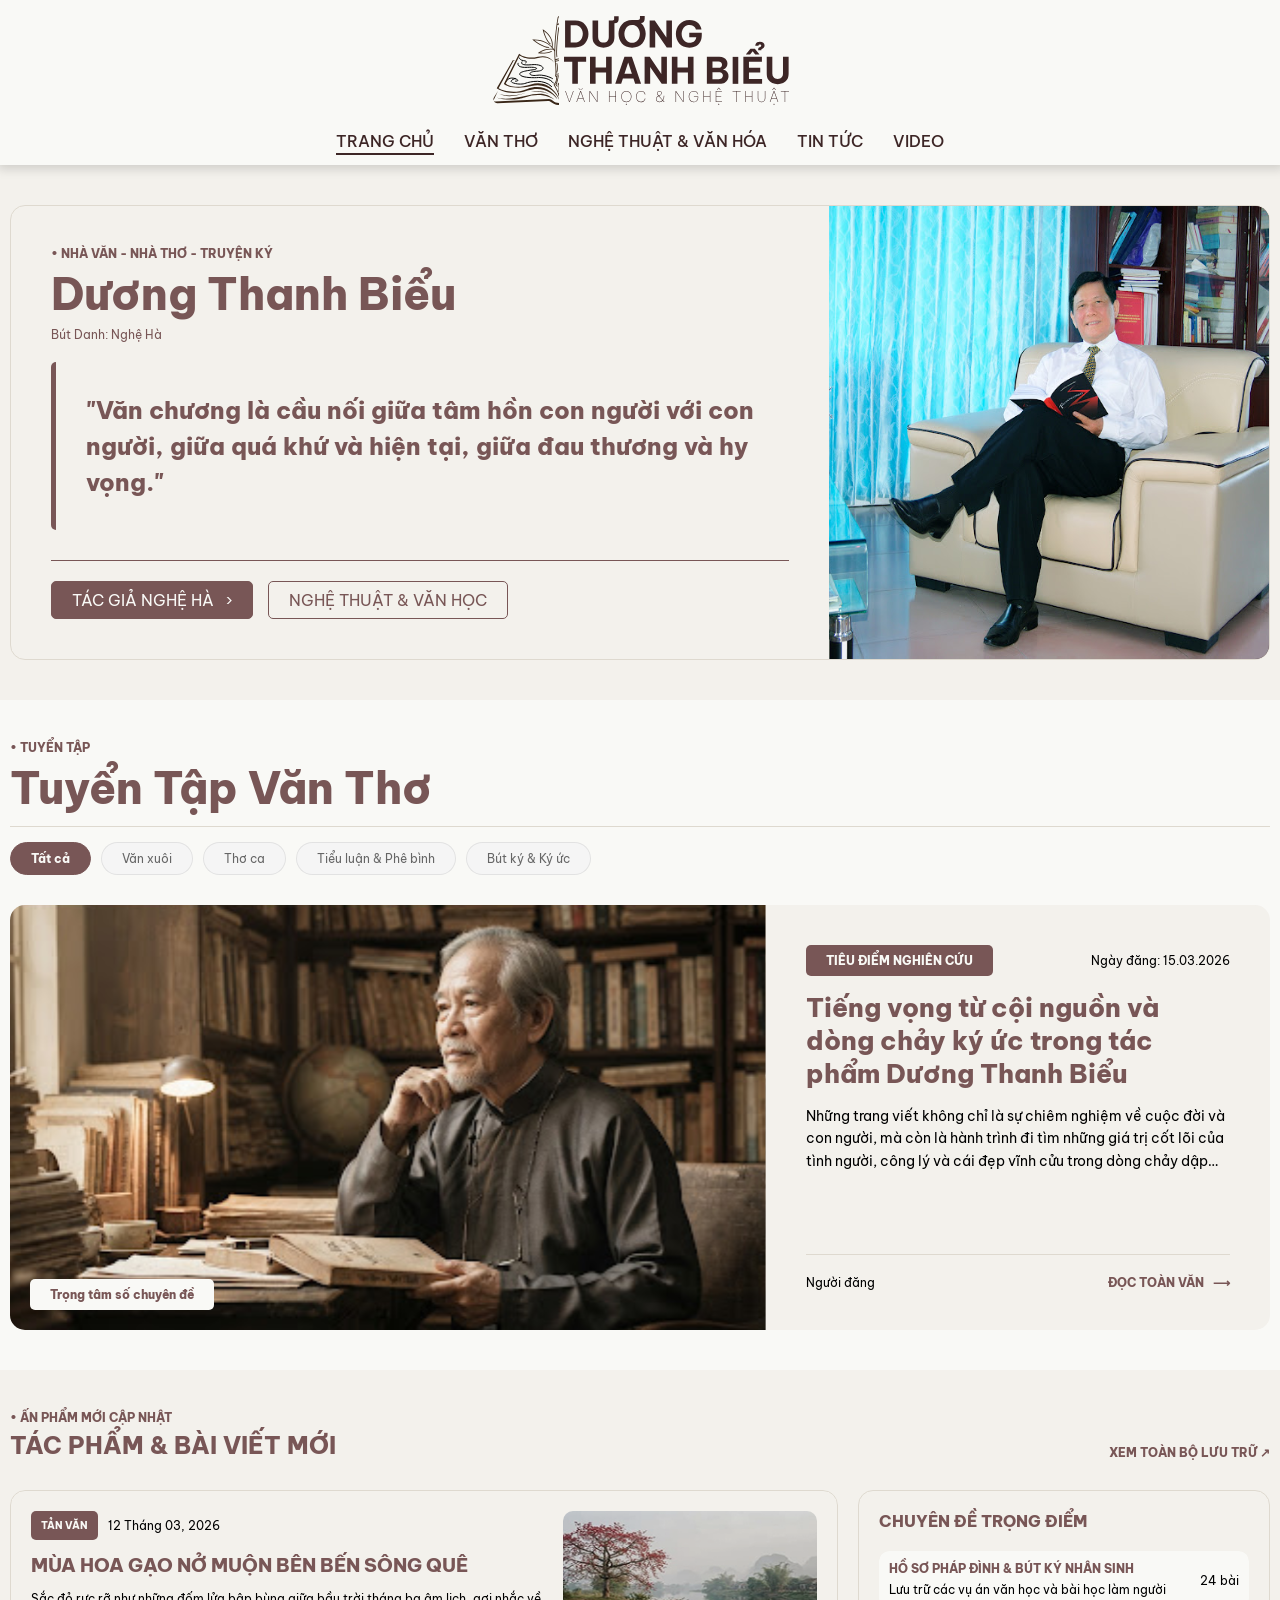
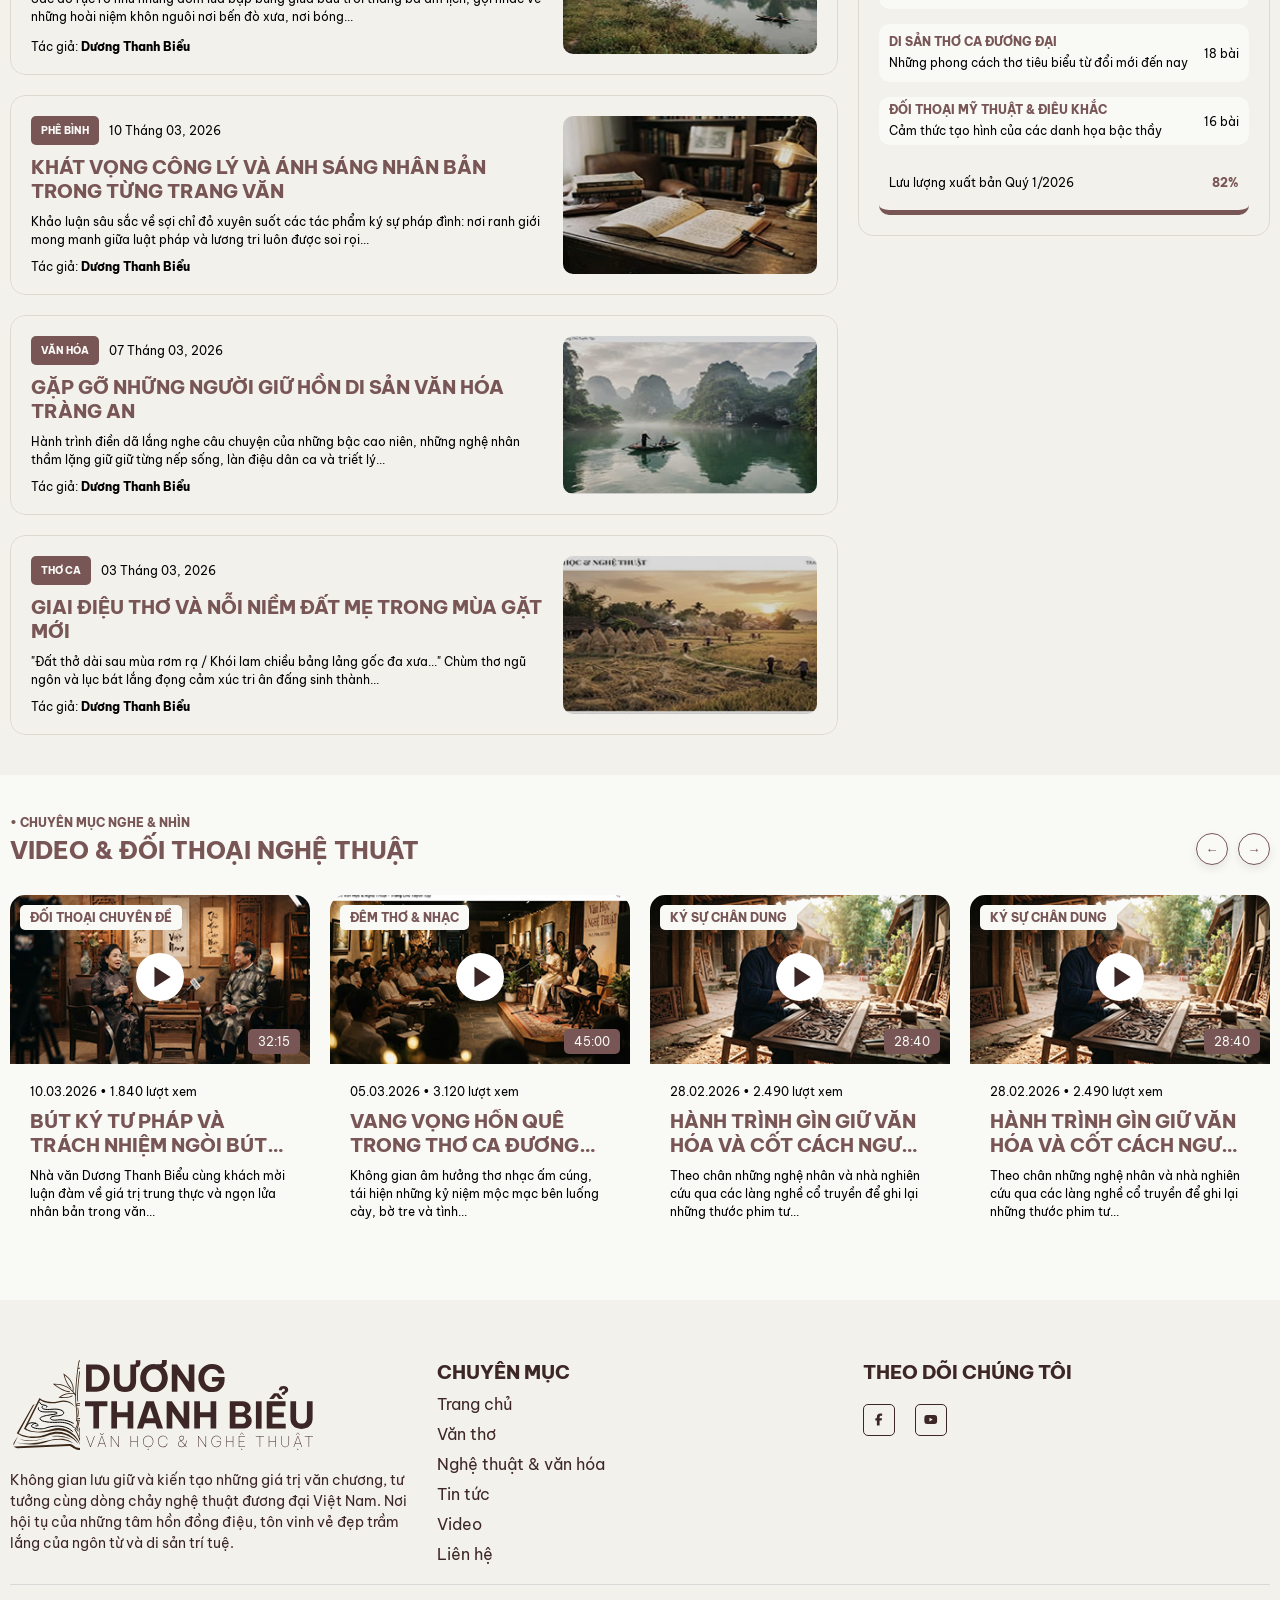
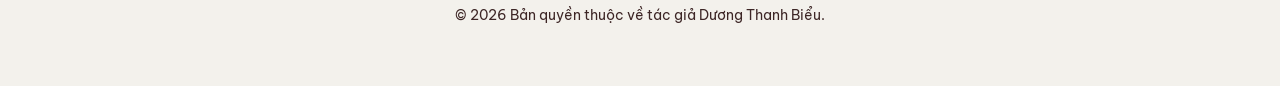
==== index.html @ db0fa5cb "update  html css js" ====
<!DOCTYPE html>
<html lang="vi">

<head>
    <meta charset="UTF-8">
    <meta name="viewport" content="width=device-width, initial-scale=1.0">
    <title>Văn hóa Nghệ Hà | Trang chủ</title>
    <link rel="icon" type="image/png" href="./img/logo/logo-favicon.png">
    <link href="https://fonts.googleapis.com/css2?family=Roboto:wght@400;500;700&display=swap" rel="stylesheet">
    <link rel="stylesheet" href="https://cdn.jsdelivr.net/npm/swiper@11/swiper-bundle.min.css" />
    <!-- <link rel="stylesheet" href="../css/style.min.css"> -->
    <link rel="stylesheet" href="./css/base.css">
    <link rel="stylesheet" href="./css/custom.css">
    <link rel="stylesheet" href="./css/font.css">
    <link rel="stylesheet" href="./css/responsive.css">
    <link rel="stylesheet" href="./css/utility.css">
    <link rel="stylesheet" href="./css/swiper-custom.css">
    <link rel="stylesheet" href="./css/effect-web.css">
</head>

<body>
    <header class="flex center-ver bg-white" id="header" data-include="./component/header.html"></header>
    <main>
        <section class="sec-hero bg-white-secondary">
            <div class="container-l  sec-hero__container  container-padding ">
                <div class="sec-hero__content flex-1 flex border-radius-15 overflow-hidden center-ver">
                    <div class="sec-hero__info flex flex-col gap-20">
                        <div class="sec-hero__badge flex flex-col gap-5">
                            <span class="uppercase text-xs bold text-color-primary">• NHÀ VĂN - NHÀ THƠ - TRUYỆN
                                KÝ</span>
                            <h1 class="sec-hero__title bold text-color-primary">Dương Thanh Biểu</h1>
                            <span class="sec-hero__penname text-color-primary">bút danh: Nghệ Hà</span>
                        </div>

                        <blockquote class="sec-hero__quote border-radius-5">
                            <p class="text-color-primary">"Văn chương là cầu nối giữa tâm hồn con người với con người,
                                giữa
                                quá khứ và hiện tại, giữa đau thương và hy vọng."</p>
                        </blockquote>

                        <div class="sec-hero__actions flex gap-15 flex-wrap">
                            <a href="./literature.html" aria-label="Tác giả Nghệ Hà"
                                class="btn-primary active item-padding-8-20 border-radius-5">TÁC
                                GIẢ NGHỆ HÀ &nbsp; › </a>
                            <a href="./literature.html" aria-label="Tác giả Nghệ Hà"
                                class="btn-primary item-padding-8-20 border-radius-5">NGHỆ
                                THUẬT & VĂN HỌC</a>
                        </div>
                    </div>

                    <div class="sec-hero__thumb pos-rel overflow-hidden ratio-1x1">
                        <img src="./img/content/left-content.svg" alt="Nhà văn Dương Thanh Biểu"
                            class="img-content fill-view fill-height">
                    </div>
                </div>
            </div>
        </section>
        <section class="sec-hero bg-white">
            <div class="container-l sec-hero__container container-padding flex flex-col gap-30">
                <div class="sec-hero__header flex flex-col gap-15">
                    <div class="sec-hero__badge flex flex-col gap-5">
                        <span class="uppercase text-xs bold text-color-primary">• TUYỂN TẬP</span>
                        <h2 class="sec-hero__main-title bold text-color-primary capitalize">Tuyển Tập Văn Thơ</h2>
                    </div>
                    <div class="sec-hero__filters flex gap-10 flex-wrap">
                        <button type="button"
                            class="btn-filter active border-radius-20 item-padding-8-20 text-xs bold">Tất cả</button>
                        <button type="button"
                            class="btn-filter cursor-pointer border-radius-20 item-padding-8-20 text-xs">Văn
                            xuôi</button>
                        <button type="button"
                            class="btn-filter cursor-pointer border-radius-20 item-padding-8-20 text-xs">Thơ
                            ca</button>
                        <button type="button"
                            class="btn-filter cursor-pointer border-radius-20 item-padding-8-20 text-xs">Tiểu luận &
                            Phê bình</button>
                        <button type="button"
                            class="btn-filter cursor-pointer border-radius-20 item-padding-8-20 text-xs">Bút ký & Ký
                            ức</button>
                    </div>
                </div>
                <div class="sec-news__card flex flex-wrap border-radius-15 overflow-hidden bg-white shadow-sm">
                    <div class="sec-news__thumb pos-rel overflow-hidden">
                        <img src="./img/content/hero-author.svg" alt="Dương Thanh Biểu"
                            class="img-content fill-view fill-height ">
                        <span
                            class="sec-hero__overlay-badge pos-abs border-radius-5 text-xs bold bg-white text-color-primary item-padding-8-20">
                            Trọng tâm số chuyên đề
                        </span>
                    </div>
                    <div class="sec-hero__info flex-1 flex flex-col jus-sb gap-20 bg-white-secondary">
                        <div class="sec-hero__info-top flex flex-col gap-15">
                            <div class="sec-hero__meta flex flex-wrap gap-10 jus-sb align-center">
                                <span
                                    class="badge-tag uppercase text-xs bold border-radius-5 item-padding-8-20 text-color-white bg-primary">
                                    TIÊU ĐIỂM NGHIÊN CỨU
                                </span>
                                <span class="sec-hero__date text-xs text-color-deactive flex align-center gap-5">
                                    Ngày đăng: 15.03.2026
                                </span>
                            </div>
                            <h3 class="sec-news__title normalcase bold text-color-primary clamp-text clamp-line-three">
                                Tiếng vọng từ cội nguồn và dòng chảy ký ức trong tác phẩm Dương Thanh Biểu
                            </h3>
                            <p class="sec-hero__desc text-color-deactive text-sm clamp-text clamp-line-three">
                                Những trang viết không chỉ là sự chiêm nghiệm về cuộc đời và con người, mà còn là hành
                                trình đi tìm những giá trị cốt lõi của tình người, công lý và cái đẹp vĩnh cửu trong
                                dòng chảy dập dồn của thời cuộc...
                            </p>
                        </div>
                        <div class="sec-hero__footer flex jus-sb align-center border-top item-padding-top-15">
                            <span class="text-xs text-color-deactive">Người đăng</span>
                            <a href="../news-detail.html" aria-label="Đọc toàn văn bài viết"
                                class="sec-hero__link text-xs bold uppercase flex align-center gap-5 text-color-primary"
                                aria-label="Đọc toàn văn bài viết">
                                ĐỌC TOÀN VĂN &nbsp; ⟶
                            </a>
                        </div>

                    </div>
                </div>
            </div>
        </section>
        <section class="latest-publications bg-white-secondary" data-include="./component/templatenews.html"></section>
        <section class="video-dialogue bg-white">
            <div class="container-l container-padding flex flex-col gap-30">
                <div class="video-dialogue__header flex jus-sb align-end">
                    <div class="flex flex-col gap-5">
                        <span class="uppercase text-xs bold text-color-primary">• CHUYÊN MỤC NGHE & NHÌN</span>
                        <h2 class="video-dialogue__title bold text-color-primary">Video & Đối Thoại Nghệ Thuật</h2>
                    </div>
                    <div class="video-dialogue__nav flex gap-10">
                        <button type="button" aria-label="Previous slide"
                            class="swiper-button-prev nav-btn flex center-all ">←</button>
                        <button type="button" aria-label="Next slide"
                            class="swiper-button-next nav-btn flex center-all ">→</button>
                    </div>
                </div>

                <div class="js-slider-4cols fill-view swiper overflow-hidden">
                    <div class="js-slider-wrapper swiper-wrapper">
                        <div class="swiper-slide col-4">
                            <article
                                class="item-cardpos-rel flex flex-col bg-white border-radius-15 overflow-hidden shadow-sm">
                                <a href="./video.html"
                                    aria-label="Bút ký tư pháp và trách nhiệm ngòi bút với nhân sinh"
                                    class="link-overlay"></a>
                                <div class="video-card__img ratio-16x9 pos-rel overflow-hidden">
                                    <img src="./img/content/video-1.jpg"
                                        alt="Bút ký tư pháp và trách nhiệm ngòi bút với nhân sinh" class="img-content">
                                    <span
                                        class="video-card__badge z-index-3 item-padding-5-10 pos-abs border-radius-5 text-xs bold uppercase bg-white text-color-primary">
                                        ĐỐI THOẠI CHUYÊN ĐỀ
                                    </span>
                                    <div class="video-card__play z-index-3 pos-abs ratio-1x1">
                                        <img src="./img/icon/play.svg" class="img-content" alt="">
                                    </div>
                                    <span
                                        class="video-card__duration z-index-3 item-padding-5-10 pos-abs border-radius-5 text-xs text-color-white bg-dark-overlay">
                                        32:15
                                    </span>
                                </div>
                                <div
                                    class="video-card__content flex-1 flex flex-col gap-10 item-padding-20 bg-second-white">
                                    <span class="text-xs text-color-deactive">10.03.2026 • 1.840 lượt xem</span>
                                    <h3 class="video-card__title bold text-color-primary clamp-text  clamp-line-two">
                                        Bút ký tư pháp và trách nhiệm ngòi bút với nhân sinh
                                    </h3>
                                    <p class="video-card__desc text-xs text-color-deactive line-clamp-2">
                                        Nhà văn Dương Thanh Biểu cùng khách mời luận đàm về giá trị trung thực và ngọn
                                        lửa nhân bản trong văn...
                                    </p>
                                </div>
                            </article>
                        </div>

                        <div class="swiper-slide col-4">
                            <article
                                class="item-cardpos-rel flex flex-col bg-white border-radius-15 overflow-hidden shadow-sm">
                                <a href="./video.html"
                                    aria-label="Vang vọng hồn quê trong thơ ca đương đại Việt Nam"
                                    class="link-overlay"></a>
                                <div class="video-card__img ratio-16x9 pos-rel overflow-hidden">
                                    <img src="./img/content/video-2.jpg"
                                        alt="Vang vọng hồn quê trong thơ ca đương đại Việt Nam" class="img-content">
                                    <span
                                        class="video-card__badge z-index-3 item-padding-5-10 pos-abs border-radius-5 text-xs bold uppercase bg-white text-color-primary">
                                        ĐÊM THƠ & NHẠC
                                    </span>
                                    <div class="video-card__play z-index-3 pos-abs ratio-1x1">
                                        <img src="./img/icon/play.svg" class="img-content" alt="">
                                    </div>
                                    <span
                                        class="video-card__duration z-index-3 item-padding-5-10 pos-abs border-radius-5 text-xs text-color-white bg-dark-overlay">
                                        45:00
                                    </span>
                                </div>
                                <div
                                    class="video-card__content flex-1 flex flex-col gap-10 item-padding-20 bg-second-white">
                                    <span class="text-xs text-color-deactive">05.03.2026 • 3.120 lượt xem</span>
                                    <h3 class="video-card__title bold text-color-primary clamp-text  clamp-line-two">
                                        Vang vọng hồn quê trong thơ ca đương đại Việt Nam
                                    </h3>
                                    <p class="video-card__desc text-xs text-color-deactive line-clamp-2">
                                        Không gian âm hưởng thơ nhạc ấm cúng, tái hiện những kỷ niệm mộc mạc bên luống
                                        cày, bờ tre và tình...
                                    </p>
                                </div>
                            </article>
                        </div>

                        <div class="swiper-slide col-4">
                            <article
                                class="item-cardpos-rel flex flex-col bg-white border-radius-15 overflow-hidden shadow-sm">
                                <a href="./video.html"
                                    aria-label="Hành trình gìn giữ văn hóa và cốt cách người Việt"
                                    class="link-overlay"></a>
                                <div class="video-card__img ratio-16x9 pos-rel overflow-hidden">
                                    <img src="./img/content/video-3.jpg"
                                        alt="Hành trình gìn giữ văn hóa và cốt cách người Việt" class="img-content">
                                    <span
                                        class="video-card__badge z-index-3 item-padding-5-10 pos-abs border-radius-5 text-xs bold uppercase bg-white text-color-primary">
                                        KÝ SỰ CHÂN DUNG
                                    </span>
                                    <div class="video-card__play z-index-3 pos-abs ratio-1x1">
                                        <img src="./img/icon/play.svg" class="img-content" alt="">
                                    </div>
                                    <span
                                        class="video-card__duration z-index-3 item-padding-5-10 pos-abs border-radius-5 text-xs text-color-white bg-dark-overlay">
                                        28:40
                                    </span>
                                </div>
                                <div
                                    class="video-card__content flex-1 flex flex-col gap-10 item-padding-20 bg-second-white">
                                    <span class="text-xs text-color-deactive">28.02.2026 • 2.490 lượt xem</span>
                                    <h3 class="video-card__title bold text-color-primary clamp-text  clamp-line-two">
                                        Hành trình gìn giữ văn hóa và cốt cách người Việt
                                    </h3>
                                    <p class="video-card__desc text-xs text-color-deactive line-clamp-2">
                                        Theo chân những nghệ nhân và nhà nghiên cứu qua các làng nghề cổ truyền để ghi
                                        lại những thước phim tư...
                                    </p>
                                </div>
                            </article>
                        </div>

                        <div class="swiper-slide col-4">
                            <article
                                class="item-cardpos-rel flex flex-col bg-white border-radius-15 overflow-hidden shadow-sm">
                                <a href="./video.html"
                                    aria-label="Hành trình gìn giữ văn hóa và cốt cách người Việt"
                                    class="link-overlay"></a>
                                <div class="video-card__img ratio-16x9 pos-rel overflow-hidden">
                                    <img src="./img/content/video-4.jpg"
                                        alt="Hành trình gìn giữ văn hóa và cốt cách người Việt" class="img-content">
                                    <span
                                        class="video-card__badge z-index-3 item-padding-5-10 pos-abs border-radius-5 text-xs bold uppercase bg-white text-color-primary">
                                        KÝ SỰ CHÂN DUNG
                                    </span>
                                    <div class="video-card__play z-index-3 pos-abs ratio-1x1">
                                        <img src="./img/icon/play.svg" class="img-content" alt="">
                                    </div>
                                    <span
                                        class="video-card__duration z-index-3 item-padding-5-10 pos-abs border-radius-5 text-xs text-color-white bg-dark-overlay">
                                        28:40
                                    </span>
                                </div>
                                <div
                                    class="video-card__content flex-1 flex flex-col gap-10 item-padding-20 bg-second-white">
                                    <span class="text-xs text-color-deactive">28.02.2026 • 2.490 lượt xem</span>
                                    <h3 class="video-card__title bold text-color-primary clamp-text  clamp-line-two">
                                        Hành trình gìn giữ văn hóa và cốt cách người Việt
                                    </h3>
                                    <p class="video-card__desc text-xs text-color-deactive line-clamp-2">
                                        Theo chân những nghệ nhân và nhà nghiên cứu qua các làng nghề cổ truyền để ghi
                                        lại những thước phim tư...
                                    </p>
                                </div>
                            </article>
                        </div>
                    </div>
                </div>
            </div>
        </section>
    </main>
    <footer class="bg-white-secondary" id="footer" data-include="./component/footer.html"></footer>
    <div class="btntotop__container pos-fixed bg-white" data-include="./component/rolltotop.html" id="btnToTop">
    </div>
    <script defer type="text/javascript" src="https://code.jquery.com/jquery-1.11.0.min.js"></script>
    <script defer src="https://cdn.jsdelivr.net/npm/swiper@11/swiper-bundle.min.js"></script>
    <script defer type="text/javascript" src="./js/frontend.js"></script>
</body>

</html>
---- css/style.min.css ----
body,button{font-family:var(--font-roboto)}.drop-down,.header-container,.pos-rel,body,main{position:relative}body,header{background-color:var(--white-color)}*,:not(input):not(textarea){caret-color:transparent}.calc-form-container .auth-desc,a,h1,h2,h3,h4,h5,h6,li,p{color:var(--black-color)}.logo img,.slide-container,img{width:100%;height:auto}.m-menu,.submenu{max-height:0;opacity:0;overflow:hidden}.menu-leveltwo__container:hover,.menu-list__leveltwo a:hover{border-bottom:1px solid rgba(0,0,0,.25)}.m-menu,.news-list .slick-next,.partners-list .slick-next,.service-list .slick-next{right:0}.clamp-text,.m-menu,.news-container__item,.news-list,.partners-list,.service-list,.slide-container,.submenu{overflow:hidden}:root{--primary-color:#005C35;--secondary-color:#00844C;--third-color:#00B266;--white-color:#ffffff;--second-white-color:#F4FBF4;--black-color:#333333;--gray-color:#D9D9D9;--error-color:#CB241C;--header-h:64px;--footer-h:80px;--gap:20px;--font-size-base:16px;--font-roboto:'Roboto',Arial,sans-serif;--font-dancing:'Dancing Script',cursive}*{margin:0;padding:0;box-sizing:border-box}html{scroll-behavior:smooth}button{cursor:pointer;border:transparent;background-color:transparent}input:focus{outline:0}body{display:flex;flex-direction:column;overflow-x:hidden}.center-hor,footer,header,section{justify-content:center}header{z-index:1;position:sticky;top:0;left:0;box-shadow:1px 1px 10px 3px rgba(0,0,0,.15)}h1,h2,h3,h4,h5,h6{padding:0;margin:0;font-weight:700;text-transform:uppercase}a{text-decoration:none;cursor:pointer}p{line-height:1.5;font-size:var(--font-size-base)}input,textarea{caret-color:var(--black-color)}.clone-menu__container p,.header-top .menu-container__item>a,.menu-container__item:hover,.menu-item>a,.menu-item__exception>a,.news-list .slick-arrow:hover:before,.partners-list .slick-arrow:hover:before,.service-list .slick-arrow:hover:before,.text-color-white{color:var(--white-color)}.logo img{aspect-ratio:191/72;max-width:190.31px}.user-login img{max-height:20px}.menu-item__exception,.user-login.hidden{display:none}.news-detail__content .tab.active,.news-detail__content h3.active+.tab,.user-login.active{display:block}.drop-down::after,.menu-item>a::after{display:inline-block;aspect-ratio:1/1;margin-left:4px}.header-bottom,.header-top,.jus-content{justify-content:space-between}.end-ver,.header-top,.m-menu__item{align-items:end}.contact__content,.gap-10,.header-function{gap:10px}.slide-container{aspect-ratio:48/19}.menu-container__item{padding:12px 10px;font-weight:500;font-size:calc(var(--font-size-base) - 2px);border-bottom:1px solid transparent}.header-top .menu-container__item{background:linear-gradient(to bottom,#006400 0,#004d00 100%);padding:10px 20px;border-top-left-radius:10px;border-top-right-radius:10px;height:fit-content;transition:.6s}.drop-down::after,.menu-item>a::after,.nav-bar__item:not(:last-child)::after{width:10px;background-position:center;background-size:contain;background-repeat:no-repeat}.header-top .menu-container__item.active,.header-top .menu-container__item:hover{padding:15px 20px 10px;background:linear-gradient(to bottom,#b30000 0,maroon 100%)}.menu-container__bar{background-color:var(--primary-color);width:48px;border:none;border-radius:5px;height:auto;cursor:pointer;padding:10px;display:none!important}.menu-leveltwo__container,.menu-list__leveltwo,.menu-list__leveltwo a{border-bottom:1px solid transparent}.menu-item>a,.menu-item__exception>a,.submenu>div>a{text-align:right;padding:10px 0;margin-right:20px}.auth-desc,.auth-title,.text-center{text-align:center}.clone-menu__container{justify-content:left;margin-left:10px}.menu-item>a::after{content:"";height:auto;background-image:url(../../img/icon/chevron-down-white.svg)}.submenu{transition:max-height .4s,opacity .4s}.submenu.active{max-height:500px;opacity:1}.m-menu.active{max-height:2000px;padding:20px 0;opacity:1}.m-menu__link{padding:0 20px;width:100%}.col-1,.js-validate-form,.m-submenu{width:100%}.right-hor,.submenu div{justify-content:right}.menu-leveltwo__container:has(.menu-list__leveltwo)>a::after{content:" ▸"}.menu-list,.menu-list__leveltwo{position:absolute;min-width:180px;background:var(--white-color);border-radius:10px;box-shadow:0 4px 15px rgba(0,0,0,.1);opacity:0;visibility:hidden;transform:translateY(10px);transition:.25s;z-index:99}.m-menu,.menu-container__item:hover{background-color:var(--primary-color)}.menu-list__leveltwo{left:98%;top:0}.menu-list__leveltwo a{padding:10px}.menu-list{top:110%;left:0}.header-bottom .menu-container__item.drop-down:nth-last-child(3) .menu-list{left:auto!important;right:0!important;transform:none!important}.header-top .header-container::after{content:"";position:absolute;bottom:0;left:0;width:100%;height:3px;background:linear-gradient(to bottom,#b30000 0,maroon 100%)}.m-menu{position:absolute;width:80vw;height:90vh;top:165%;border-radius:20px;padding:0;transition:max-height .4s,opacity .4s,padding .4s}.m-submenu,.m-submenu__levelthree{height:0;visibility:hidden;opacity:0;transition:.4s;padding-right:20px}.branch-card,.m-submenu a,.menu-leveltwo__container{padding:10px}.m-menu__root a,.m-submenu__item a{text-align:right;color:var(--white-color);padding:10px}.m-submenu a{color:var(--black-color);border-bottom:1px solid rgba(0,0,0,.09)}.m-submenu__item>a>img{max-height:40px;min-height:40px;width:fit-content}.m-menu__item.is-active>.m-submenu,.m-submenu__item.is-active>.m-submenu__levelthree{height:fit-content;visibility:visible;opacity:1}.menu-container__item:hover .menu-list,.menu-leveltwo__container:hover .menu-list__leveltwo{opacity:1;visibility:visible}.menu-container__item:hover .menu-list{transform:translateY(0)}.menu-container__item:hover{border-top-left-radius:10px;border-top-right-radius:10px}.menu-leveltwo__container img{max-height:25px}.drop-down::after{position:absolute;top:50%;transform:translateY(-50%);content:"";height:auto;background-image:url(../../img/icon/chevron-down.webp)}.hidden-section{opacity:0;transform:translateY(50px);transition:opacity .9s ease-out,transform .9s ease-out,filter .9s ease-out;will-change:opacity,transform,filter}.btntotop__container.show,.show-up{transform:translateY(0);opacity:1}.category-header h2{font-size:calc(var(--font-size-base) + 8px)}.news-detail__content .tab{display:none;overflow:hidden;transition:.3s;list-style:none}.news-detail__content h3::after{content:' ▾';font-size:.8em;transition:.3s}.news-detail__content h3.active::after{transform:rotate(180deg);display:inline-block}.news-detail__content ul{list-style:none;padding-left:20px}.news-top__left{width:70%}.news-top__right{width:30%}.news-side-item__content,.news-side-item__img,.side-news-item__img,.side-news-item__info{width:50%}.contact-map,.news-img,.news-side-item__img,.service-img{border-radius:5px}.news-card-big img{aspect-ratio:811/456;border-radius:5px}.news-detail__banner{aspect-ratio:934/527}.news-detail__content ul li{margin-bottom:10px}.tag-item{padding:8px 10px;background-color:rgba(0,0,0,.2);transition:.6s}.auth-section,.fake-recaptcha{background:var(--white-color)}.tag-item:hover{background-color:rgba(0,0,0,.6)}.search-box{min-height:46px;padding:10px;border-radius:10px;border:1px solid rgba(0,0,0,.5)}.box-share__item img{max-width:33px}.sidebar-box{padding-bottom:20px;border-bottom:1px solid rgba(0,0,0,.5)}.form-input{border:transparent}.search-btn img{max-width:20px;opacity:50%}.news-detail__sidebar{width:35%}.news-detail__main{max-width:65%}.side-news-item__img{aspect-ratio:223/126}.side-news-item__info{padding:10px 0}.side-news-item__info h4 a{-webkit-line-clamp:2}.side-news-item:hover .news-title,.side-news-item:hover h4 a{color:var(--primary-color);transition:.3s}.category-sidebar__item{padding:20px;transition:.6s;font-size:var(--font-size-base)}.category-sidebar__item:hover{border:1px solid var(--primary-color)}.btntotop__container{position:fixed;width:42px;height:42px;bottom:30px;right:20px;padding:5px;border-radius:50px;transition:.6s;cursor:pointer;aspect-ratio:1/1;border:1px solid var(--primary-color);opacity:0;visibility:hidden;z-index:9999}.btntotop__container img{max-width:52px}.btntotop__container.show{visibility:visible}.btntotop__container:hover{filter:brightness(1.1)}.maintenance-btn{width:fit-content;padding:15px 20px}.nav-bar__container{justify-content:left;padding:20px 0;gap:10px}.nav-bar__item{font-size:var(--font-size-base);text-decoration:underline;text-transform:capitalize}.nav-bar__item:not(:last-child)::after{content:"";display:inline-block;aspect-ratio:1/1;height:auto;margin-left:10px;background-image:url(../img/icon/chevron-right.webp)}.auth-section__logo{min-width:320px}.otp-group input{aspect-ratio:1/1;max-width:34px}.js-validate-form button{padding:12px 30px;border:none;font-weight:700}.checkbox-group input{max-width:10px}.auth-section__container{min-height:calc(40vh - var(--header-h) - var(--footer-h))}.checkbox-group a,.text-color-primary{color:var(--primary-color)}.auth-section__logo img{aspect-ratio:322/63;object-fit:contain;object-position:center}.auth-section{max-width:420px;margin:40px auto;padding:28px 24px;border-radius:12px;box-shadow:0 10px 30px rgba(0,0,0,.08)}.btn-custom,.btn-custom-fit{box-shadow:0 8px 20px rgba(0,0,0,.25)}.auth-title{font-size:calc(var(--font-size-base) + 6px);font-weight:600;margin-bottom:8px}.auth-desc{font-size:calc(var(--font-size-base) - 2px);color:var(--gray-color);margin-bottom:24px}.form-group{position:relative;border:1px solid var(--gray-color);padding:0 10px;border-radius:10px;max-height:fit-content}.form-group input,.form-group select,.form-group__second{width:100%;height:44px;padding:0 14px;font-size:14px;border:transparent;outline:0;transition:.2s}.form-group input::placeholder{color:var(--gray-color)}.form-group input:focus{border-color:var(--primary-color)}.fake-recaptcha.error,.form-group.error input{border-color:var(--error-color);background:var(--white-blue)}.auth-section button,.auth-section button:hover,.news-list .slick-arrow:hover,.partners-list .slick-arrow:hover,.service-list .slick-arrow:hover{background:var(--primary-color)}.pagination-btn__custom.active,.pagination-btn__custom:hover{background-color:var(--primary-color);color:var(--white-color)}.form-group .error-msg{position:absolute;left:0;bottom:-18px;font-size:12px;color:var(--error-color);opacity:0;pointer-events:none;transition:opacity .2s}.form-group.error .error-msg{opacity:1}.fake-recaptcha{display:flex;align-items:center;gap:10px;border:1px solid var(--light-blue);border-radius:8px;padding:10px 12px}.fake-recaptcha input[type=checkbox]{width:18px;height:18px;cursor:pointer}.fake-recaptcha label{font-size:14px;color:var(--black-color)}.auth-section button{width:100%;height:44px;margin-top:10px;border:none;border-radius:8px;color:var(--white-color);font-size:15px;font-weight:500;cursor:pointer;transition:background .2s}.pagination{padding-top:20px}.pagination-btn__custom{aspect-ratio:1/1;min-height:40px;padding:10px}.account-manager__btn{width:fit-content!important;padding:10px 20px}.team-container__img{aspect-ratio:1/1;border-radius:5px}.news-container__item{background-color:transparent;border-radius:8px;transition:.3s}.news-container__item:hover .news-item__link,.news-container__item:hover .news-item__title a,.text-color-secondary{color:var(--secondary-color)}.footer-bottom__content *,.info-item span{color:var(--black-color)}.stretched-link::after{content:"";position:absolute;top:0;right:0;bottom:0;left:0;z-index:1;pointer-events:auto}.news-item__img{aspect-ratio:169/88;border-radius:5px}.news-item__title{font-size:calc(var(--font-size-base) + 2px);text-transform:unset}.contact-info__text,.news-item__date,.news-item__link{font-size:calc(var(--font-size-base) - 2px)}.form-row label{padding:10px 20px}.form-row textarea{padding:15px;font-family:inherit;resize:vertical}.form-container{padding:20px}.form-list{padding-left:20px}.map-content{width:100%;aspect-ratio:16/5}.contact__item{gap:10px;width:calc(100% / 2 - 10px)}.contact__icon{aspect-ratio:1/1;max-width:32px}.contact-form{padding:20px;border-radius:10px;border:1px solid var(--black-color);gap:10px}.form-group{flex:1 1 calc(100% / 2 - 20px);gap:10px}.form-row .form-group input,.form-row .form-group select{min-height:39px}.form-group__container{padding:0 14px;min-height:44px}.form-group__container select{width:100%;border:transparent!important}.form-group__container select:focus-visible{outline:0!important;box-shadow:none!important;border-color:transparent!important}.about-title,.branch-card__title{font-size:calc(var(--font-size-base) + 8px);text-transform:unset}.contact-info__icon{min-width:32px;max-width:34px}.about-info p,.contact-info__label,.intro-desc{font-size:var(--font-size-base)}.intro-title,.stat-number,.text-header-size{font-size:calc(var(--font-size-base) + 22px)}.intro-actions a{padding:12px 10px;font-size:calc(var(--font-size-base) - 2px)}.section-title{font-size:calc(var(--font-size-base) + 10px)}.partners-list{max-height:160px}.service-list{max-height:400px}.news-list{max-height:380px}.news-list .slick-arrow,.partners-list .slick-arrow,.service-list .slick-arrow{position:absolute;top:50%;transform:translateY(-50%);z-index:2;width:32px;height:32px;display:flex;align-items:center;justify-content:center;background:var(--white-color);border-radius:50%;border:1px solid var(--gray-color);cursor:pointer;transition:.25s;box-shadow:0 4px 10px rgba(0,0,0,.08);font-size:0}.news-list .slick-arrow:before,.partners-list .slick-arrow::before,.service-list .slick-arrow:before{font-size:20px;color:var(--black-color)}.news-list .slick-prev,.partners-list .slick-prev,.service-list .slick-prev{left:0}.news-list .slick-prev:before,.partners-list .slick-prev::before,.service-list .slick-prev:before{content:"❮"}.news-list .slick-next:before,.partners-list .slick-next::before,.service-list .slick-next:before{content:"❯"}.news-item,.partner-item,.service-item{margin:0 10px}.service-item__content{padding:10px;transition:.6s}.news-img{aspect-ratio:222/125}.service-img{aspect-ratio:39/22}.service-item__content:hover{border:1px solid var(--primary-color)}.service-name{font-size:calc(var(--font-size-base) + 2px)}.service-text{-webkit-line-clamp:4;font-size:var(--font-size-base);font-size:var(--font-size-base)}.service-info-list,.service-text{min-height:114px}.service-link{font-size:calc(var(--font-size-base) - 2px);opacity:.8}.news-excerpt{min-height:48px;-webkit-line-clamp:2;font-size:var(--font-size-base);width:100%}.about-info a{padding:12px 20px;width:fit-content}.about-list img{aspect-ratio:1/1;max-width:18px}.about-list p{font-size:calc(var(--font-size-base))}.about-image,.about-image img,.calc-image,.calc-image img,.history-image,.history-image img,.intro-image,.intro-image img,.philosophy-image,.philosophy-image img{height:100%}.calc-form-custom{border-radius:10px;padding:10px;border:1px solid var(--gray-color)}.calc-form-container .auth-desc,.calc-form-container .auth-title{margin:0;text-align:left}.vision-mission-section{background-image:url(../img/about/background-intro.jpg);background-position:center;background-size:cover;background-repeat:no-repeat}.card-title{text-transform:unset;font-size:calc(var(--font-size-base) + 16px)}.customer-card,.mission-card,.vision-card{padding:20px;background-color:rgba(255,255,255,.8)}.info-item span{font-size:var(--font-size-base)}footer{box-shadow:0 0 5px 2px rgba(0,0,0,.03)}.footer-top{margin:20px 0}.footer-top img{max-width:362px}.footer-bottom{justify-content:space-between;flex-wrap:wrap;gap:30px}.footer-bottom__content{max-width:450px;gap:10px}.footer-bottom__content h3{font-size:calc(var(--font-size-base) + 2px);text-transform:uppercase}.footer-bottom__social{flex-grow:1;justify-content:space-between;max-height:25px}.footer-bottom__social a img{max-width:25px;height:auto;width:100%;text-align:center}.pagenotfound-container a{padding:15px 30px;border-radius:10px;background-color:var(--secondary-color);color:var(--white-color);transition:.4s}.pagenotfound-container img{max-width:500px;margin-bottom:20px}@font-face{font-family:Oswald;src:url('../../font/Oswald-Bold.ttf') format('woff2'),local('Oswald');font-weight:400;font-style:normal;font-display:swap}@font-face{font-family:Oswald;src:url('../../font/Oswald-ExtraLight.ttf') format('woff2'),local('Oswald');font-weight:400;font-style:normal;font-display:swap}@font-face{font-family:Oswald;src:url('../../font/Oswald-Light.ttf') format('woff2'),local('Oswald');font-weight:400;font-style:normal;font-display:swap}@font-face{font-family:Oswald;src:url('../../font/Oswald-Medium.ttf') format('woff2'),local('Oswald');font-weight:400;font-style:normal;font-display:swap}@font-face{font-family:Oswald;src:url('../../font/Oswald-Regular.ttf') format('woff2'),local('Oswald');font-weight:400;font-style:normal;font-display:swap}@font-face{font-family:Oswald;src:url('../../font/Oswald-SemiBold.ttf') format('woff2'),local('Oswald');font-weight:400;font-style:normal;font-display:swap}@font-face{font-family:Oswald;src:url('../../font/Oswald-VariableFont_wght.ttf') format('woff2'),local('Oswald');font-weight:400;font-style:normal;font-display:swap}@font-face{font-family:Inter;src:local('Inter'),local('Inter-SemiBold'),url('../../font/Inter_18pt-SemiBold.ttf') format('woff2');font-weight:400;font-style:normal;font-display:swap}@font-face{font-family:Inter;src:local('Inter'),local('Inter-Italic'),url('../../font/Inter_18pt-Italic.ttf') format('woff2');font-weight:400;font-style:normal;font-display:swap}@font-face{font-family:Inter;src:local('Inter'),local('Inter-Regular'),url('../../font/Inter_18pt-Regular.ttf') format('woff2');font-weight:400;font-style:normal;font-display:swap}@font-face{font-family:'Oooh Baby';src:url('../../font/OoohBaby-Regular.ttf') format('woff2');font-weight:400;font-style:normal;font-display:swap}@media screen and (max-width:900px){.header-top .menu-container__item{display:none!important}.header-top .menu-container__bar{display:flex!important}.header-top{align-items:center!important}.header-top .header-container::after{background:unset}}@media screen and (max-width:835px){.news-detail-wrapper{flex-direction:column}.news-detail__main{max-width:100%}.news-detail__sidebar{width:100%}}@media screen and (max-width:800px){.news-top-wrapper{flex-direction:column}.news-top__left,.news-top__right{width:100%}.news-top__right{flex-direction:row!important;flex-wrap:wrap}.news-side-item{width:calc(100% / 2 - 20px)}}@media screen and (max-width:768px){:root{--font-size-base:14px}.container-padding{padding:30px 0!important}.footer-top img{max-width:260px}.text-header-size{font-size:calc(var(--font-size-base) + 10px)}.about-image,.about-image img,.calc-image,.calc-image img,.history-image,.history-image img,.intro-image,.intro-image img,.philosophy-image,.philosophy-image img{aspect-ratio:16/9;overflow:hidden;height:unset}}@media screen and (max-width:590px){header{padding-bottom:0}}.bg-primary{background-color:var(--primary-color)}.bg-secondary{background-color:var(--secondary-color)}.bg-white{background-color:var(--white-color)}.bg-white-second{background-color:var(--second-white-color)}.bg-black{background-color:var(--black-color)}.bg-red{background-color:var(--error-color)}.bg-blur{backdrop-filter:blur(10px);-webkit-backdrop-filter:blur(10px)}.text-color-third{color:var(--third-color)}.flex{display:flex}.flex-col{flex-direction:column}.flex-wrap{flex-wrap:wrap}.flex-1{flex-grow:1}.end-hor{justify-content:end}.center-ver{align-items:center}.container-padding{padding:60px 0}.gap-30{gap:30px}.gap-20{gap:20px}.col-2,.col-section-2{width:calc((100% - var(--gap))/ 2)}.col-3{width:calc((100% - (var(--gap) * 2))/ 3)}.col-4{width:calc((100% - (var(--gap) * 3))/ 4)}.col-5{width:calc((100% - (var(--gap) * 4))/ 5)}.btn-custom{width:100%;border-radius:10px}.btn-custom-fit{border-radius:10px}.custom-item,.custom-item__low{border:1px solid var(--gray-color);border-radius:10px}.cursor-pointer{cursor:pointer}.img-content{object-fit:cover;object-position:center}.clamp-text{display:-webkit-box;-webkit-box-orient:vertical;text-overflow:ellipsis}@media (max-width:1024px){.col-4,.col-5{width:calc((100% - (var(--gap) * 2))/ 3)}}@media (max-width:768px){.col-3,.col-4,.col-5{width:calc((100% - var(--gap))/ 2)}.col-section-2{width:100%}}@media (max-width:480px){.col-2,.col-3,.col-4,.col-5{width:100%}}.uppercase{text-transform:uppercase}.bold{font-weight:700}.italic{font-style:italic}.pos-abs{position:absolute}.pos-fixed{position:fixed}.pos-stick{position:sticky}.container-l,.container-m,.container-s,.container-xs,.container-xxs{margin:0 auto;width:calc(100% - 20px)}.container-f{max-width:100%;width:100%}.container-l{max-width:1414px}.container-m{max-width:1199px}.container-s{max-width:1098px}.container-xs{max-width:920px}.container-xxs{max-width:500px}
---- css/base.css ----
:root {
  --white-color: #F9F9F6;
  --second-white-color: #F3F1EC;      
  --primary-color: #785656;       
  --black-color: #3D2626;
  --gray-color: #D9D9D9;        
  --bg-creamy-color: #DED9CF;   
  --error-color: #CB241C;
  --header-h: 64px;
  --footer-h: 80px;
  --gap: 20px;
  --font-size-base: 16px;
  --font-roboto: 'Roboto', Arial, sans-serif;
  --font-be-vn: 'BeVietnamPro', sans-serif;
}

main {
  position: relative;
}


* {
  margin: 0;
  padding: 0;
  box-sizing: border-box;
}

img {
  width: 100%;
  height: 100%;
}

html {
  scroll-behavior: smooth;
}

button {
  font-family: var(--font-be-vn);
  cursor: pointer;
  border: transparent;
  background-color: transparent;
}

input,
textarea,
select {
  border: 1px solid var(--deactive-color);
}

select{
  border:none;
  width: 100%;
}

select:focus,
select:focus-visible,
input:focus,
input:focus-visible,
textarea:focus,
textarea:focus-visible {
  outline: none;
}

body {
  display: flex;
  flex-direction: column;
  background-color: var(--white-color);
  font-family: var(--font-be-vn);
  overflow-x: hidden;
  position: relative;
}

header,
footer,
section {
  display: flex; 
  justify-content: center;
}

header {
  z-index: 2;
  position: sticky;
  top: 0px;
  left: 0px;
  background-color: var(--white-color);
  box-shadow: 1px 1px 10px 3px rgba(0, 0, 0, 0.15);
}

h1,
h2,
h3,
h4,
h5,
h6 {
  padding: 0px;
  margin: 0px;
  font-weight: bold;
  color: var(--black-color);
  text-transform: uppercase;
}

a {
  text-decoration: none;
  color: var(--black-color);
  cursor: pointer;
}

p {
  line-height: 1.5;
  color: var(--black-color);
  font-size: calc(var(--font-size-base) - 2px);
}

input,
textarea{
    caret-color: var(--black-color);
}

li{
  color: var(--black-color);
}

section.hidden-section {
    opacity: 1;
    transform: none;
    filter: none;
}

section.hidden-section>div>div {
    opacity: 0;
    filter: blur(6px);
    transition: opacity 1.2s cubic-bezier(0.16, 1, 0.3, 1),
        transform 1.2s cubic-bezier(0.16, 1, 0.3, 1),
        filter 1.2s cubic-bezier(0.16, 1, 0.3, 1);
    will-change: opacity, transform, filter;
}

section.hidden-section>div>div:nth-child(1) {
    transform: translateY(-40px) scale(0.95);
}

section.hidden-section>div>div:nth-child(2) {
    transform: translateY(60px);
    transition-delay: 0.15s;
}

section.hidden-section>div>div:nth-child(n+3) {
    transform: translateX(-50px);
    transition-delay: 0.3s;
}

section.hidden-section.show-up>div>div {
    opacity: 1;
    transform: translate(0) scale(1);
    filter: blur(0);
}


footer.hidden-section {
    opacity: 0;
    transform: translateY(100px) rotateX(-20deg);
    transform-origin: top center;
    filter: blur(20px);
    transition: opacity 1.5s cubic-bezier(0.22, 1, 0.36, 1),
        transform 1.5s cubic-bezier(0.22, 1, 0.36, 1),
        filter 1.5s cubic-bezier(0.22, 1, 0.36, 1);
    will-change: transform, opacity, filter;
}

footer.hidden-section.show-up {
    opacity: 1;
    transform: translateY(0) rotateX(0);
    filter: blur(0);
}
---- css/custom.css ----
/* css menu */
.menu-top__container {
    padding: 16px 0;
}

.menu-top__logo {
    aspect-ratio: 304 / 90;
    transition: all 0.4s ease;
    max-width: 300px;
}

.menu-mobile__logo {
    aspect-ratio: 304 / 90;
    max-width: 53.87px;
}

.menu-top__logo.active{
    max-width: 100px;
}

.menu-bottom__container {
    padding: 10px 0;
}

.menu-nav__item {
    font-weight: 500;
    border-bottom: 2px solid transparent;
    transition: all 0.4s ease;
    padding: 0px 0px 2px 0px;
}

.menu-nav__item.active,
.menu-nav__item:hover {
    border-bottom: 2px solid var(--black-color);
}

.menu-mobile__logo,
.menu-mobile__nav,
.menu-navigation__container {
    display: none;
}

.menu-toggle__button {
    padding: 5px;
}

.menu-mb__item {
    padding: 10px 0px;
    border-bottom: 1px solid transparent;
    transition: all 0.4s ease;
}

.menu-mb__item.active {
    border-bottom: 1px solid var(--black-color);
}

.menu-navigation__content {
    top: 180%;
    right: 0;
    padding: 20px;
    border-radius: 10px;
    box-shadow: 0px 0px 10px rgba(0, 0, 0, 0.1);
    height: 90vh;
    display: flex;
    opacity: 0;
    visibility: hidden;
    transform: translateX(100%);
    transition: transform 0.3s ease-in-out,
        opacity 0.3s ease-in-out,
        visibility 0.3s ease-in-out;
}

.menu-navigation__content.active {
    opacity: 1;
    visibility: visible;
    transform: translateX(0);
}

.topic-sidebar__metric {
    border-bottom: 5px solid var(--primary-color);
}

/* css contact */
.contact-avatar__container{
    max-width: 64px;
}

.contact-info__icon{
    max-width: 15px;
    max-height: 15px;
}

.form-input {
    background-color: var(--white-color);
}

/* css index */
.sec-hero__thumb {
    flex: 0 0 35%;
    height: 100%;
}

.sec-hero__info {
    flex: 1 1 auto;
    padding: 40px;
}

.sec-hero__title {
    font-size: calc(var(--font-size-base) + 28px);
    text-transform: capitalize;
}

.sec-hero__penname {
    font-size: calc(var(--font-size-base) - 4px);
    text-transform: capitalize;
}

.sec-hero__quote {
    padding: 30px;
    border-left: 5px solid var(--primary-color);
}

.sec-hero__quote p {
    font-size: calc(var(--font-size-base) + 8px);
    font-weight: bold;
}

.sec-hero__content {
    border: 1px solid var(--bg-creamy-color);
}

.sec-hero__actions {
    padding-top: 20px;
    margin-top: 10px;
    border-top: 1px solid var(--primary-color);
}

.sec-hero__main-title {
    font-size: calc(var(--font-size-base) + 28px);
    padding-bottom: 10px;
    border-bottom: 1px solid var(--bg-creamy-color);
}

.btn-filter {
    border: 1px solid rgba(0, 0, 0, 0.08);
    background-color: var(--gray-color-light, #f5f5f5);
    border-radius: 50px;
    color: var(--text-color-deactive, #666);
    transition: all 0.25s ease;
}

.btn-filter:hover,
.btn-filter.active {
    background-color: var(--primary-color, #2b1f1d);
    color: var(--white-color, #fff);
    border-color: var(--primary-color, #2b1f1d);
}

.sec-hero__card {
    border: 1px solid rgba(0, 0, 0, 0.06);
}

.sec-news__thumb {
    width: 60%;
    aspect-ratio: 837.5 / 471;
}

.sec-hero__info {
    width: 40%;
}

.sec-hero__overlay-badge {
    bottom: 20px;
    left: 20px;
    box-shadow: 0 4px 12px rgba(0, 0, 0, 0.12);
}

.sec-news__title {
    font-size: calc(var(--font-size-base) + 10px);
}

.sec-hero__desc {
    line-height: 1.6;
}

.bg-primary-light {
    background-color: rgba(43, 31, 29, 0.08);
}

.border-top {
    border-top: 1px solid rgba(0, 0, 0, 0.08);
}

.sec-hero__footer {
    padding-top: 20px;
    margin-top: 20px;
    border-top: 1px solid var(--bg-creamy-color);
}

.badge-tag {
    padding: 8px 10px;
    border-radius: 5px;
    background-color: var(--primary-color);
    font-size: calc(var(--font-size-base) - 6px);
}

.topic-sidebar,
.feed-card {
    border: 1px solid var(--bg-creamy-color);
}

.topic-sidebar,
.feed-card__thumb {
    width: calc(100% / 3 - 5px) !important;
}

.latest-publications__list,
.feed-card__content {
    width: calc((100% / 3) * 2 - 5px);
}

.video-card__badge {
    top: 10px;
    left: 10px;
}

.video-card__play {
    top: 50%;
    left: 50%;
    transform: translate(-50%, -50%);
    max-width: 48px;
    max-height: 48px;
    border-radius: 50px;
}

.video-card__play span {
    height: 21px;
    width: 21px;
}

.video-card__duration {
    bottom: 10px;
    right: 10px;
    background-color: var(--primary-color);
}

.nav-btn {
    position: unset !important;
    transform: unset !important;
    color: var(--primary-color);
}

.video-dialogue__nav .swiper-button-next:after,
.swiper-button-prev:after,
.video-dialogue__nav .swiper-button-prev:after,
.swiper-button-next:after {
    content: unset !important;
}

.option-filter__container {
    border: 1px solid rgba(0, 0, 0, 0.08);
    background-color: var(--gray-color-light, #f5f5f5);
    max-width: 150px;
    border-radius: 50px;
}

.option-filter__container select {
    background-color: transparent;
}

/* css pagination */
.archive-pagination {}

.pagination-btn {
    aspect-ratio: 1 / 1;
    width: 24px;
    height: auto;
    border: 1px solid rgba(0, 0, 0, 0.09);
    transition: all 0.6s ease;
}

.pagination-btn:hover {
    border: 1px solid var(--primary-color);
}

.pagination-btn.active {
    background-color: var(--primary-color);
    color: var(--white-color);
}

/* css nav bar */
.nav-bar__container {
    justify-content: left;
    padding: 20px 0px;
    gap: 10px;
}

.nav-bar__item {
    font-size: var(--font-size-base);
    text-decoration: underline;
    text-transform: capitalize;
    text-decoration: none;
    font-weight: 500;
    color: var(--primary-color);
}

.nav-bar__item:not(:last-child)::after {
    content: "";
    display: inline-block;
    aspect-ratio: 1 / 1;
    width: 10px;
    height: auto;
    margin-left: 10px;
    background-image: url(../img/icon/chevron-right.svg);
    background-position: center;
    background-size: contain;
    background-repeat: no-repeat;
}

/* css news content */
.detail-content{

}

.detail-content p {
    font-size: var(--font-size-base);
}

.detail-content blockquote {
    padding: 10px 0px 10px 20px;
    border-left: 4px solid var(--primary-color);
    background-color: var(--bg-creamy-color);
    display: flex;
    flex-direction: column;
    gap: 10px;
}


.detail-content blockquote h2 {
    margin-bottom: 10px;
}

.detail-content blockquote cite {
    text-transform: uppercase;
    font-size: calc(var(--font-size-base) - 4px);
}

.detail-content blockquote p{
    font-size: calc(var(--font-size-base) + 8px);
    font-weight: 600;
    color: var(--primary-color);
}

.detail-head__sapo{
    padding: 20px;
    border-left: 8px solid var(--primary-color);
    background-color: var(--bg-creamy-color);
    font-size: calc(var(--font-size-base) + 4px);
}

.detail-tag{
    font-size: calc(var(--font-size-base) - 5px);
    text-transform: uppercase;
    width: fit-content;
}

.author-avatar{
    max-width: 48px;
}

.detail-content figure{
    padding-bottom: 20px;
}

.detail-content figcaption{
    text-align: center;
}

.author-box__avatar-wrap {
    max-width: 112px;
}

.detail-head__title{
    font-size: calc(var(--font-size-base) + 32px);
    text-transform: none;
}

/* css video */
.video-sidebar{
    width: 30%;
}

.section-video__title{
    font-size: calc(var(--font-size-base) + 24px);
    text-transform: none;
}

.video-sidebar__icon{
    max-width: 17px;
}

.video-sidebar__title{
    font-size: calc(var(--font-size-base) - 4px);
}

.video-card-sm__thumb{
    width: calc(40% - 10px) !important;
}

.video-card-sm__content{
    width: calc(60% - 10px) !important;
}

/* css footer */
.footer-padding {
    padding: 60px 0;
}

.social-icon {
    max-width: 32px;
}

.footer-container {
    border-bottom: 1px solid var(--gray-color);
    padding-bottom: 20px;
}

.footer-logo {
    aspect-ratio: 445 / 90;
    max-width: 304px;
    min-height: 90px;
}

/* css roll to top */
.btntotop__container {
    width: 42px;
    height: 42px;
    bottom: 30px;
    right: 20px;
    padding: 5px;
    border-radius: 50px;
    transition: all 0.6s ease;
    cursor: pointer;
    aspect-ratio: 1 / 1;
    border: 1px solid var(--primary-color);
    opacity: 0;
    visibility: hidden;
    z-index: 9999;
}

.btntotop__container img {
    max-width: 52px;
}

.btntotop__container.active {
    opacity: 1;
    visibility: visible;
    transform: translateY(0);
}

.btntotop__container:hover {
    filter: brightness(1.1);
}

/* css maintenance */
.maintenance-btn {
    width: fit-content;
    padding: 15px 20px;
}

/* css 404 page */
.pagenotfound-container a {
    padding: 15px 30px;
    border-radius: 10px;
    background-color: var(--secondary-color);
    color: var(--white-color);
    transition: all 0.4s ease;
}

.pagenotfound-container img {
    max-width: 500px;
    margin-bottom: 20px;
}
---- css/font.css ----
/* 100 - Thin */
@font-face {
    font-family: 'BeVietnamPro';
    src: local('BeVietnamPro Thin'), local('BeVietnamPro-Thin'),
         url('../../font/BeVietnamPro-Thin.ttf') format('truetype');
    font-weight: 100;
    font-style: normal;
    font-display: swap;
}

/* 200 - ExtraLight */
@font-face {
    font-family: 'BeVietnamPro';
    src: local('BeVietnamPro ExtraLight'), local('BeVietnamPro-ExtraLight'),
         url('../../font/BeVietnamPro-ExtraLight.ttf') format('truetype');
    font-weight: 200;
    font-style: normal;
    font-display: swap;
}

@font-face {
    font-family: 'BeVietnamPro';
    src: local('BeVietnamPro Regular'), local('BeVietnamPro-Regular'),
         url('../../font/BeVietnamPro-Regular.ttf') format('truetype');
    font-weight: 400;
    font-style: normal;
    font-display: swap;
}

/* 500 - Medium */
@font-face {
    font-family: 'BeVietnamPro';
    src: local('BeVietnamPro Medium'), local('BeVietnamPro-Medium'),
         url('../../font/BeVietnamPro-Medium.ttf') format('truetype');
    font-weight: 500;
    font-style: normal;
    font-display: swap;
}

/* 800 - ExtraBold */
@font-face {
    font-family: 'BeVietnamPro';
    src: local('BeVietnamPro ExtraBold'), local('BeVietnamPro-ExtraBold'),
         url('../../font/BeVietnamPro-ExtraBold.ttf') format('truetype');
    font-weight: 800;
    font-style: normal;
    font-display: swap;
}

/* 900 - Black */
@font-face {
    font-family: 'BeVietnamPro';
    src: local('BeVietnamPro Black'), local('BeVietnamPro-Black'),
         url('../../font/BeVietnamPro-Black.ttf') format('truetype');
    font-weight: 900;
    font-style: normal;
    font-display: swap;
}
---- css/responsive.css ----
/* @media screen and (max-width: 1200px) {} */

@media screen and (max-width: 1150px) {
    .sec-hero__info {
        padding: 30px;
    }
}

/* @media screen and (max-width: 1073px) {} */

/* @media screen and (max-width: 1024px) {} */

/* @media screen and (max-width: 1000px) {} */

@media (max-width: 991px) {
    .sec-hero__card {
        flex-direction: column;
    }

    .sec-hero__thumb {
        flex: 0 0 35%;
        aspect-ratio: 357 / 266 !important;
        height: 100%;
    }


    .sec-hero__info {
        padding: 25px 20px;
    }
}

/* @media screen and (max-width: 900px) {} */

/* @media screen and (max-width: 835px) {} */

@media screen and (max-width: 800px) {

    .menu-mobile__logo,
    .menu-mobile__nav {
        display: block;
    }

    .menu-navigation__container {
        display: flex;
    }

    .menu-top__container,
    .menu-bottom__nav {
        display: none !important;
    }

    .menu-bottom__container {
        justify-content: space-between !important;
    }

    .sec-hero__content {
        flex-direction: column;
    }

    .sec-hero__thumb,
    .sec-hero__info {
        flex: 1 0 auto;
        width: 100%;
    }

    .sec-news__thumb {
        width: 100%;
    }

    .hero__actions a {
        flex: 1 0 auto;
    }

    .detail-head__title {
        font-size: calc(var(--font-size-base) * 2);
    }
}

/* @media screen and (min-width: 769px) {} */

@media screen and (max-width: 768px) {

    :root {
        --font-size-base: 14px;
    }

    .container-padding {
        padding: 30px 0px !important;
    }

    .section-video__container,
    .latest-publications__body {
        flex-direction: column;
    }

    .video-sidebar,
    .topic-sidebar,
    .latest-publications__list {
        width: 100% !important;
    }

    .detail-content blockquote p,
    .detail-head__sapo {
        font-size: calc(var(--font-size-base) + 4px);
    }

    .detail-content figure {
        padding-bottom: 40px;
    }

    .video-card-sm__content h3 {
        font-size: calc(var(--font-size-base) + 3px);
    }

    .section-video__title{
        font-size: calc(var(--font-size-base) + 8px);
    }
}

/* 
@media screen and (max-width : 700px) {} */

@media screen and (max-width: 650px) {
    .option-filter__container {
        max-width: unset;
    }

    .detail-content p,
    .detail-content,
    .detail-content blockquote p,
    .detail-head__sapo {
        font-size: calc(var(--font-size-base) - 4px);
    }
}

@media screen and (max-width: 600px) {
    .sec-hero__title {
        font-size: calc(var(--font-size-base) + 16px);
    }

    .sec-hero__quote p {
        font-size: calc(var(--font-size-base) + 2px);
    }
}

@media screen and (max-width: 590px) {
    header {
        padding-bottom: 0px;
    }

}

@media screen and (max-width: 551px) {
    .author-box {
        flex-direction: column;
        align-items: start !important;
    }

    .detail-head__title {
        font-size: calc(var(--font-size-base) + 8px);
    }

    .video-card-sm__content h3 {
        font-size: calc(var(--font-size-base) - 4px) ;
    }
}

/* @media screen and (max-width: 480px) {} */
---- css/utility.css ----
/* ========================================== */
/* 1. MÀU SẮC (COLORS)                        */
/* ========================================== */
.bg-primary { background-color: var(--primary-color); }
.bg-white { background-color: var(--white-color); }
.bg-creamy { background-color: var(--bg-creamy-color);}
.bg-white-secondary { background-color: var(--second-white-color); }
.bg-light-purple { background-color: var(--bg-light-purple); }
.bg-light-blue { background-color: var(--bg-light-blue); }
.bg-deactive { background-color: var(--deactive-color); }
.bg-black { background-color: var(--black-color); }
.bg-red { background-color: var(--error-color); }

.text-color-white p, .text-color-white { color: var(--white-color); }
.text-color-deactive { color: var(--deactive-color); }
.text-color-primary { color: var(--primary-color); }
.text-red { color: var(--error-color);}
.text-black { color: var(--black-color, #000); }

/* ========================================== */
/* 2. FLEXBOX & LAYOUT                        */
/* ========================================== */
.flex { display: flex; }
.flex-col { flex-direction: column; }
.flex-wrap { flex-wrap: wrap; }
.flex-1 { flex-grow: 1; }
.layout-sidebar { flex-shrink: 0; } 

.center-hor { justify-content: center; }
.center-ver { align-items: center; }
.jus-start { justify-content: flex-start; }   
.jus-end { justify-content: flex-end; }          
.jus-sb { justify-content: space-between; }
.jus-sa { justify-content: space-around; }
.align-start { align-items: flex-start; }     
.align-end { align-items: flex-end; }       
.align-center { align-items: center; }         
.align-stretch { align-items: stretch; }

/* ========================================== */
/* 3. KHOẢNG CÁCH (SPACING & PADDING)         */
/* ========================================== */
.gap-40 { gap: 40px; }
.gap-30 { gap: 30px; }
.gap-20 { gap: 20px; }
.gap-15 { gap: 15px; }
.gap-10 { gap: 10px; }
.gap-5 { gap: 5px; }
.gap-2 { gap: 2px; }

.m-0 { margin: 0 !important; }

.container-padding { padding: 40px 0px; }
.container-padding-bottom { padding: 0px 0px 60px; }
.item-padding-5 { padding: 5px; }
.item-padding-10 { padding: 10px; }
.item-padding-20 { padding: 20px; }
.item-padding-30 { padding: 30px; }
.item-padding-40 { padding: 40px; }
.item-padding-5-10 { padding: 5px 10px; }
.item-padding-8-20 { padding: 8px 20px !important;} 
.item-padding-10-20 { padding: 10px 20px; }
.item-padding-0-20 { padding: 0px 20px; }
.item-padding-bottom { padding-bottom: 10px; }
.item-padding-20-30 { padding: 20px 30px; }
.item-padding-40-20 { padding: 40px 20px; }
.item-padding-20-40 { padding: 20px 40px; }
.item-padding-80-0 { padding: 80px 0px; }
.btn-padding { padding: 8px 24px; }

/* ========================================== */
/* 4. TYPOGRAPHY (CHỮ NGHĨA)                  */
/* ========================================== */
.text-header-size{ font-size: calc(var(--font-size-base) + 20px);}
.text-md {font-size: calc(var(--font-size-base));}
.text-sm {font-size: calc(var(--font-size-base) - 2px);}
.text-xs {font-size: calc(var(--font-size-base) - 4px);}

.uppercase { text-transform: uppercase; }
.capitalize { text-transform: capitalize; }
.lowercase { text-transform: lowercase; }
.normalcase { text-transform: none; }
.bold { font-weight: bold; }
.italic { font-style: italic; }
.un-wrap { white-space: nowrap; }
.text-center { text-align: center; }
.text-right { text-align: right; }
.text-underline { text-decoration: underline; }

.clamp-text { display: -webkit-box; -webkit-box-orient: vertical; overflow: hidden; }
.clamp-line-one { -webkit-line-clamp: 1; }
.clamp-line-two { -webkit-line-clamp: 2; }
.clamp-line-three { -webkit-line-clamp: 3; }

/* ========================================== */
/* 5. HỆ THỐNG LƯỚI (GRID SYSTEM)             */
/* ========================================== */
.col-1 { width: 100%; }
.col-section-2, .col-2 { width: calc((100% - var(--gap)) / 2); }
.col-3 { width: calc((100% - (var(--gap) * 2)) / 3); }
.col-4 { width: calc((100% - (var(--gap) * 3)) / 4); }
.col-5 { width: calc((100% - (var(--gap) * 4)) / 5); }
.col-6 { width: calc((100% - (var(--gap) * 5)) / 6); }

/* ========================================== */
/* 6. KÍCH THƯỚC & ĐỊNH VỊ (SIZING & POS)     */
/* ========================================== */
.pos-rel { position: relative; }
.pos-abs { position: absolute; }
.pos-fixed { position: fixed; }
.pos-stick { position: sticky; }

.z-index-minus-1 { z-index: -1; }
.z-index-1 { z-index: 1; }
.z-index-2 { z-index: 2; } 
.z-index-3 { z-index: 3; } 
.z-index-4 { z-index: 4; } 
.z-index-5 { z-index: 5; } 

.fill-view { width: 100%;}
.fill-height { height: 100%;}
.fit-height { height: fit-content;}
.fill-height-auto {height: auto !important}
.overflow-hidden {overflow: hidden;}
.cursor-pointer { cursor: pointer; }

.ratio-1x1 { aspect-ratio: 1 / 1; width: 100%;}
.ratio-4x3 { aspect-ratio: 4 / 3; width: 100%; }
.ratio-16x9 { aspect-ratio: 16 / 9;width: 100%;}

.img-content { object-fit: cover; object-position: center;}
.img-icon { object-fit: contain; object-position: center;}

/* ========================================== */
/* 7. VIỀN & HIỆU ỨNG (BORDERS & EFFECTS)     */
/* ========================================== */
.border-none {border: none; outline: none;}
.border-primary { border: 1px solid var(--primary-color);}
.border-white { border: 1px solid var(--white-color);}
.border-deactive { border: 1px solid var(--deactive-color);}
.border-light-gray { border-color: rgba(0, 0, 0, 0.05); }

.border-radius-15 { border-radius: 15px; }
.border-radius-10 { border-radius: 10px; }
.border-radius-5 { border-radius: 5px; }

.hover-border-primary { 
    background-clip: padding-box; -webkit-mask-image: -webkit-radial-gradient(white, black);
    backface-visibility: hidden; transform: translateZ(0); 
    transition: all 0.3s cubic-bezier(0.25, 0.8, 0.25, 1); 
    will-change: transform, box-shadow, border-color; 
}
.hover-border-primary:hover {
    border-color: var(--primary-color) !important; transform: translateY(-3px); 
    box-shadow: 0 12px 24px rgba(0, 0, 0, 0.12); 
}
.hover-border-primary .img-content { filter: grayscale(20%) brightness(0.85); transition: all 0.5s ease;}
.hover-border-primary:hover .img-content {filter: grayscale(0%) brightness(1.05); transform: scale(1.08); }
.hover-border-primary::before { 
    content: ""; position: absolute; top: 0; left: -100%;  width: 60%; height: 100%;
    background: linear-gradient(to right, rgba(255,255,255,0) 0%, rgba(255,255,255,0.4) 50%, rgba(255,255,255,0) 100%);
    transform: skewX(-25deg); z-index: 5; pointer-events: none; 
}
.hover-border-primary:hover::before { animation: shine-sweep 0.75s ease-in-out forwards;}

@keyframes shine-sweep {
    0% { left: -100%; }
    100% { left: 200%; }
}

/* ========================================== */
/* 8. THÀNH PHẦN GIAO DIỆN (COMPONENTS)       */
/* ========================================== */
.container-xxs, .container-xs, .container-m, .container-l,.container-xl, .container-ts, .container-s { 
    margin: 0 auto; width: calc(100% - 20px); display: flex;
}
.container-f { max-width: 100%; width: 100%; }
.container-xl { max-width: 1814px; }
.container-l { max-width: 1414px; }
.container-m { max-width: 1199px; }
.container-s { max-width: 1098px; }
.container-xs { max-width: 920px; }
.container-xxs { max-width: 500px; }
.container-ts { max-width: 768px; }

.card { 
    display: flex; position: relative; border-radius: 10px; border: 1px solid rgba(0, 0, 0, 0.2); 
    box-shadow: 0px 8px 20px rgba(0, 0, 0, 0.06); overflow: hidden;
}
.card.bg-w { background-color: var(--white-color);}
.card--dark { background-color: var(--black-color); color: var(--white-color);}

.custom-item { border-radius: 10px; border: 1px solid rgba(0, 0, 0, 0.4); }
.custom-item.shadow { box-shadow: 0px 8px 20px rgba(0, 0, 0, 0.25); }
.custom-item__low { border: 1px solid rgba(0, 0, 0, 0.2); box-shadow: 0px 8px 20px rgba(0, 0, 0, 0.06); }

.btn-custom { width: 100%; border-radius: 10px; box-shadow: 0px 8px 20px rgba(0, 0, 0, 0.25); }
.btn-custom-fit { width: fit-content !important; border-radius: 10px; box-shadow: 0px 8px 20px rgba(0, 0, 0, 0.25); }
.btn-primary { 
    padding: 8px; border:1px solid var(--primary-color); color: var(--primary-color); border-radius: 5px; 
    background-color: var(--white); text-transform: uppercase; display: flex; align-items: center; 
    justify-content: center; white-space: nowrap; cursor: pointer; transition: opacity 0.3s ease; 
}
.btn-primary.active { background-color: var(--primary-color); color: var(--white-color); }
.btn-primary:hover { opacity: 0.9; }

.card-tag { position: absolute; top: 10px; left: 10px; z-index: 5; white-space: nowrap; padding: 5px 10px; border-radius:5px; background-color: var(--primary-color); color: var(--white-color)}
.card-tag.tag-right { left: auto; right: 10px; }

.title-border-bottom,
.title-border-bottom__left{ background-color: var(--primary-color); height: 2px; min-width: 94px; }

.section-header { display: flex; flex-direction: column; gap: 10px; align-items: center; justify-content: center; text-align: center; }
.section-title-text { font-weight: bold; text-transform: uppercase; font-size: var(--text-header-size, 38px); }
.section-title-text--white { color: var(--white-color); }
.link-overlay { position: absolute; top: 0; left: 0; width: 100%; height: 100%; z-index: 1; }

.error-msg { color: var(--error-color); font-size: calc(var(--font-size-base) - 4px); }
.form-group .error-msg { display: none; margin-top: 4px;}
.form-group.error .error-msg { display: block;}
.form-group.error input,
.form-group.error textarea { border: 1px solid var(--error-color); background-color: #fff5f5;}

/* ========================================== */
/* 9. TIỆN ÍCH RIÊNG (CUSTOM UTILITIES)       */
/* ========================================== */
.icon-font-text { font-family: serif; font-size: 16px; line-height: 1; }
.color-dot { width: 6px; height: 12px; border-radius: 10px; }
.color-dot-1 { background-color: #E5A89B; }
.color-dot-2 { background-color: #D594C1; }
.color-dot-3 { background-color: #8E7CEB; }
.badge-orange { background-color: #FF8F6B; width: 24px; height: 24px; }
.badge-count { padding: 2px 6px; }

.watermark-number { font-size: 140px; color: rgba(0, 0, 0, 0.02); right: -10px; top: -20px; line-height: 1; pointer-events: none; }
.box-45 { width: 45px; height: 45px; }
.icon-img-24 { width: 24px; height: 24px; }


@keyframes skeleton-shimmer {
    0% { opacity: 1; }
    50% { opacity: 0.4; }
    100% { opacity: 1; }
}

/* ========================================== */
/* SKELETON LOADER (CHỐNG GIẬT CLS)           */
/* ========================================== */

.skeleton-wrap {
    animation: skeleton-shimmer 1.5s infinite ease-in-out;
    pointer-events: none; /* Không cho click bậy bạ lúc đang load */
}

.skeleton-block {
    background-color: var(--deactive-color); /* Lấy màu xám có sẵn của bồ */
    opacity: 0.3; /* Làm mờ đi cho nó thành xám nhạt */
    border-radius: 4px;
}

/* ========================================== */
/* 11. MEDIA QUERIES (RESPONSIVE)             */
/* ========================================== */
@media (max-width: 1200px) { 
    .col-6 { width: calc((100% - (var(--gap) * 4)) / 5); }
}
@media (max-width: 1024px) { 
    .col-4, .col-5, .col-6 { width: calc((100% - (var(--gap) * 2)) / 3); } 
    .col-section-2 {width: 100%}
}

@media (max-width: 768px) {
    .item-padding-80-40 { padding: 30px; }
    .text-header-size { font-size: calc(var(--font-size-base) + 10px) !important;}
    .item-padding-40 { padding: 20px; } 
    .gap-20 {gap: 10px} 
    .col-3, .col-4, .col-5 {width: calc((100% - var(--gap)) / 2);}  
    .item-padding-20 { padding: 10px;}  
    .item-padding-30 { padding: 10px;} 
    .item-padding-80-0{padding: 30px;}
    .container-padding { padding: 30px 0px; }
}

@media (max-width: 600px) {
    :root { --gap: 10px; }
    .col-6 {width: calc((100% - (var(--gap))) / 2);}
    .col-2, .col-3, .col-4, .col-5 {width: 100%;}
}

@media (max-width: 480px) {
    .col-2, .col-3, .col-4, .col-5 { width: 100%;}
}
---- css/effect-web.css ----
section.hidden-section {
    opacity: 1;
    transform: none;
    filter: none;
}

section.hidden-section>div>div {
    opacity: 0;
    filter: blur(6px);
    transition: opacity 1.2s cubic-bezier(0.16, 1, 0.3, 1),
        transform 1.2s cubic-bezier(0.16, 1, 0.3, 1),
        filter 1.2s cubic-bezier(0.16, 1, 0.3, 1);
    will-change: opacity, transform, filter;
}

section.hidden-section>div>div:nth-child(1) {
    transform: translateY(-40px) scale(0.95);
}

section.hidden-section>div>div:nth-child(2) {
    transform: translateY(60px);
    transition-delay: 0.15s;
}

section.hidden-section>div>div:nth-child(n+3) {
    transform: translateX(-50px);
    transition-delay: 0.3s;
}

section.hidden-section.show-up>div>div {
    opacity: 1;
    transform: translate(0) scale(1);
    filter: blur(0);
}


footer.hidden-section {
    opacity: 0;
    transform: translateY(100px) rotateX(-20deg);
    transform-origin: top center;
    filter: blur(20px);
    transition: opacity 1.5s cubic-bezier(0.22, 1, 0.36, 1),
        transform 1.5s cubic-bezier(0.22, 1, 0.36, 1),
        filter 1.5s cubic-bezier(0.22, 1, 0.36, 1);
    will-change: transform, opacity, filter;
}

footer.hidden-section.show-up {
    opacity: 1;
    transform: translateY(0) rotateX(0);
    filter: blur(0);
}
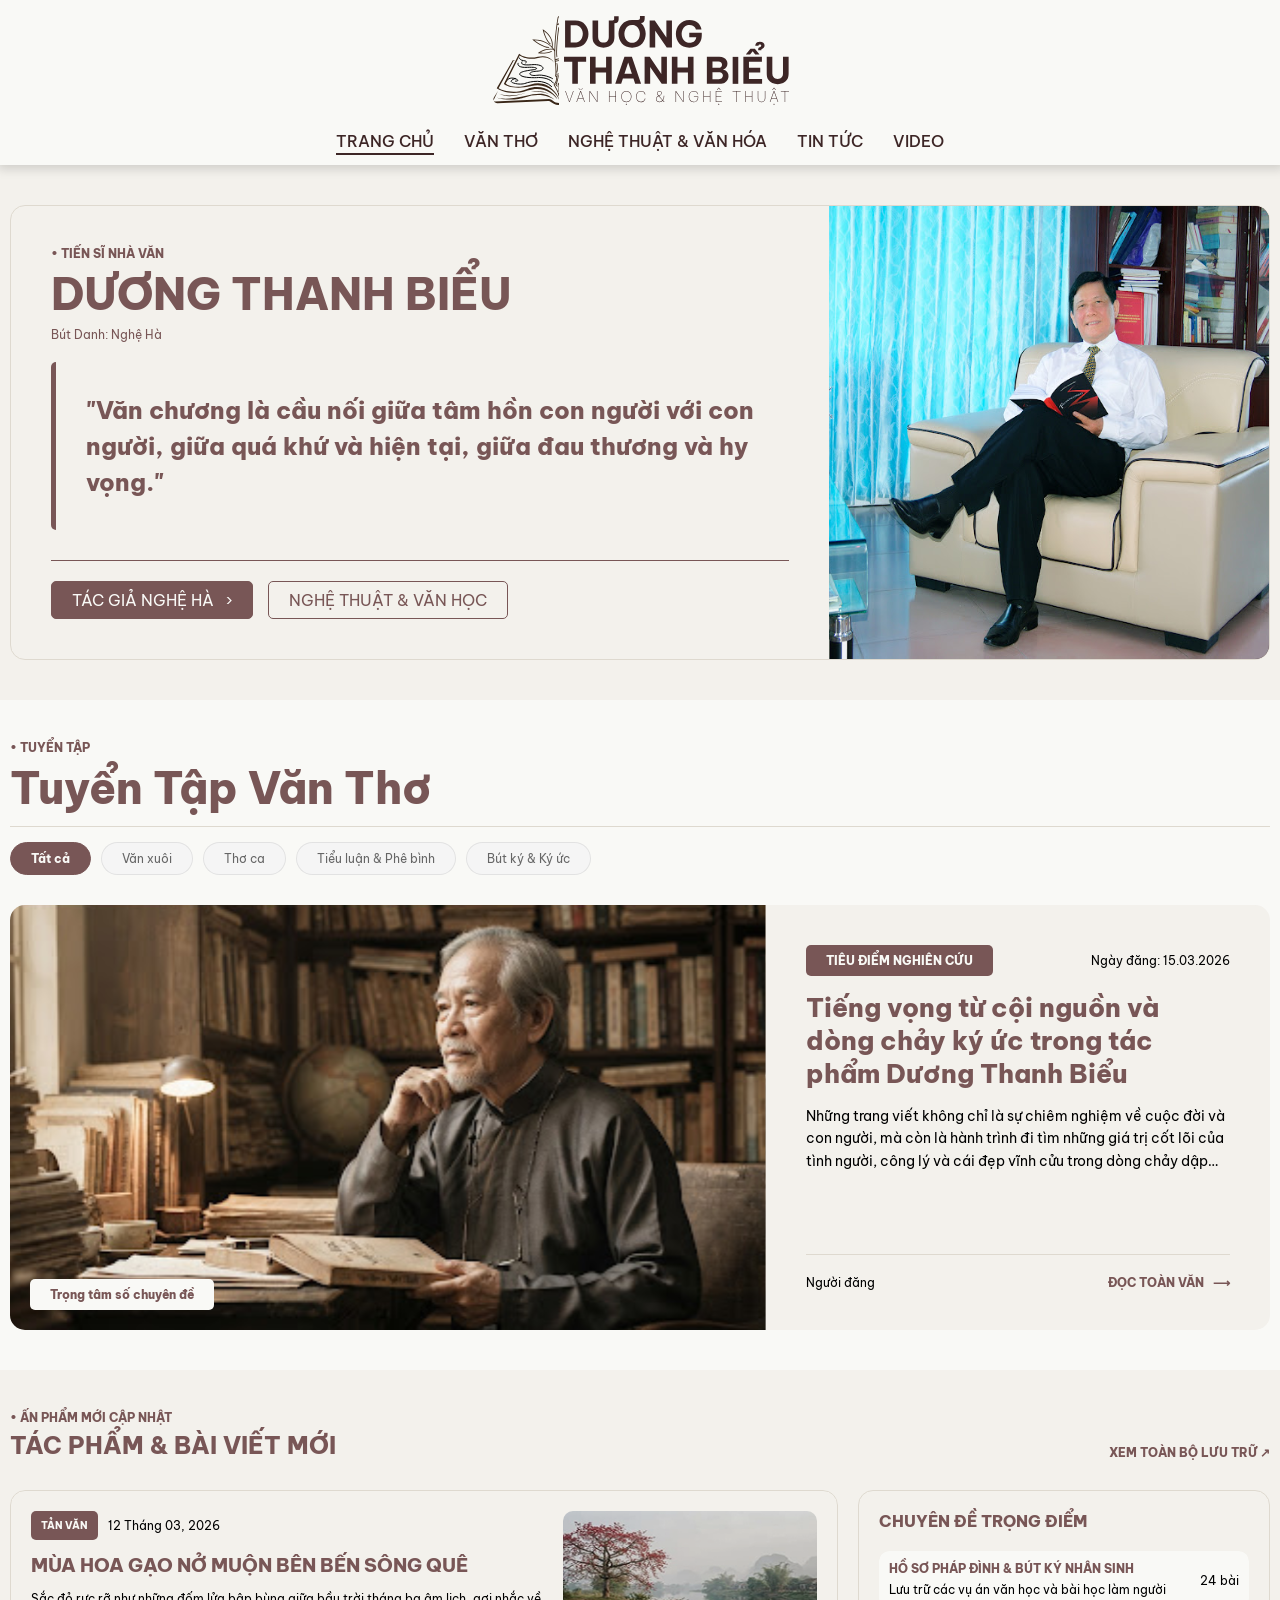
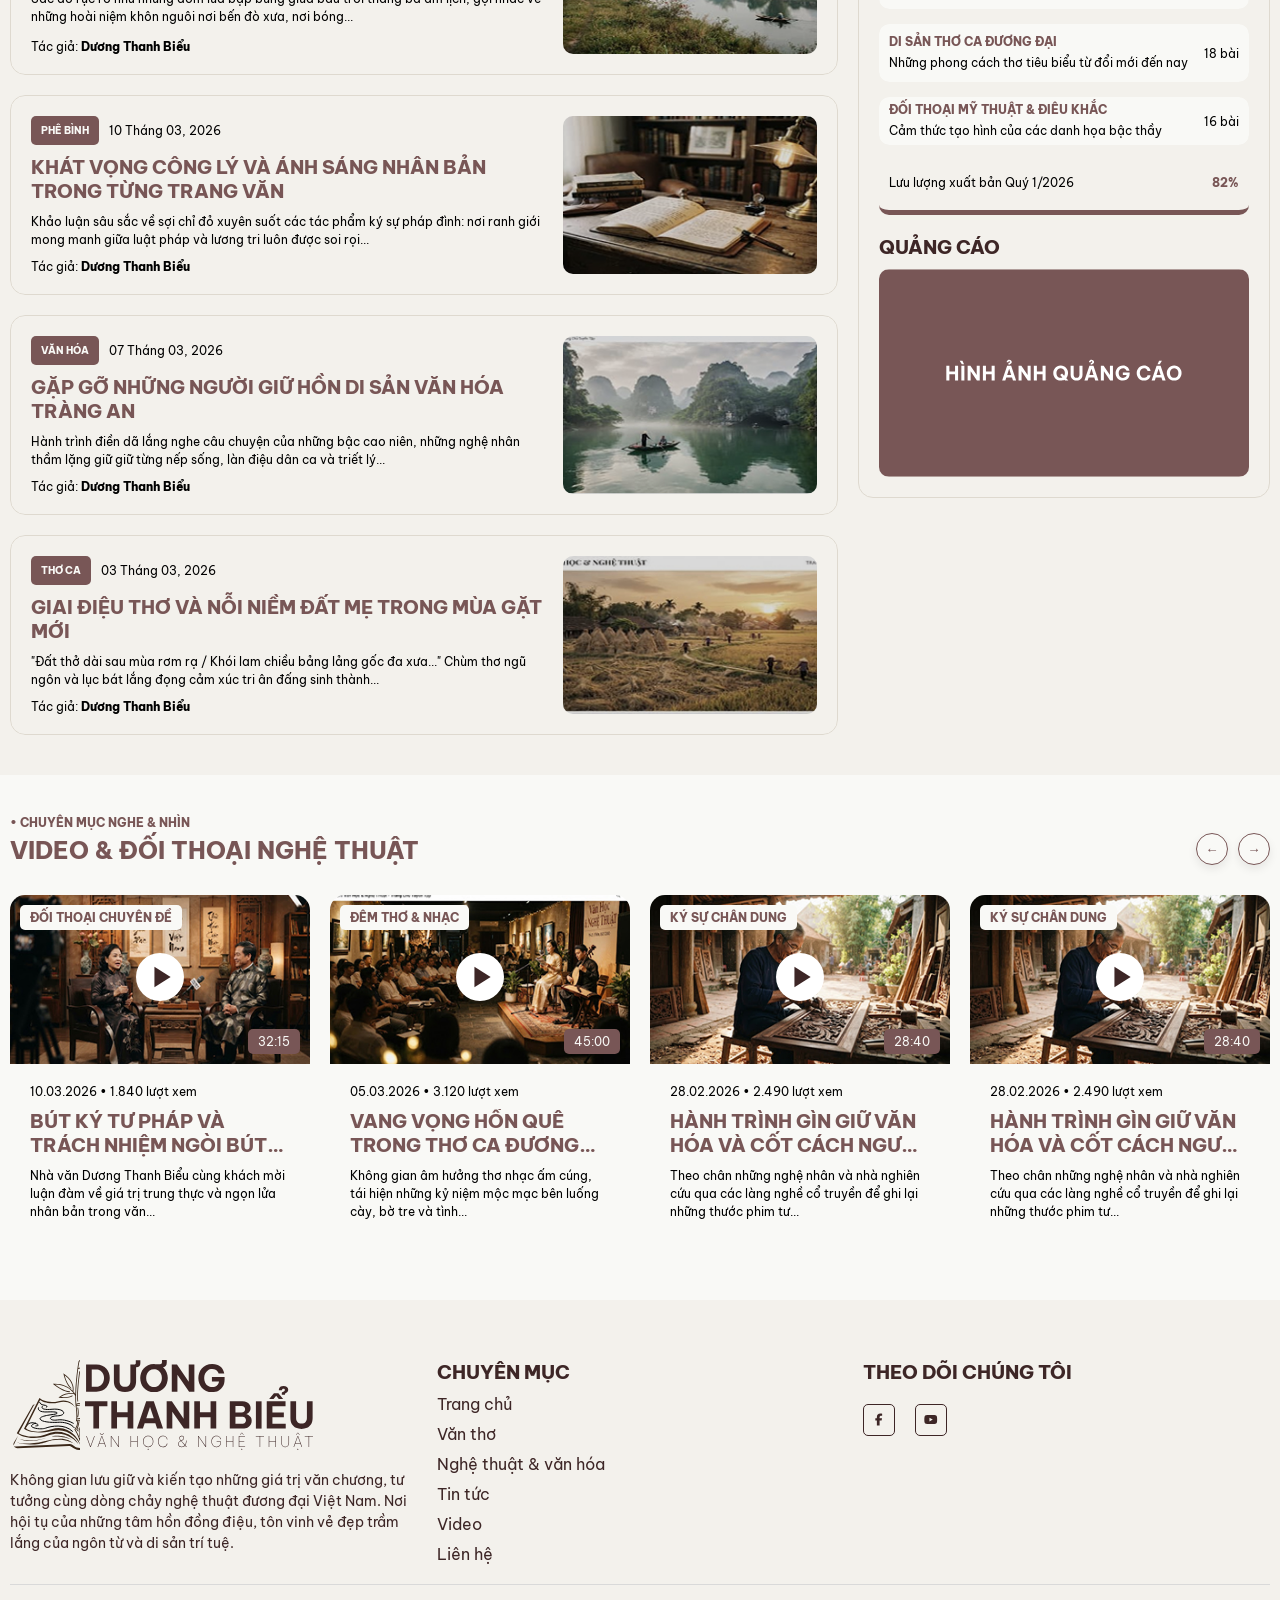
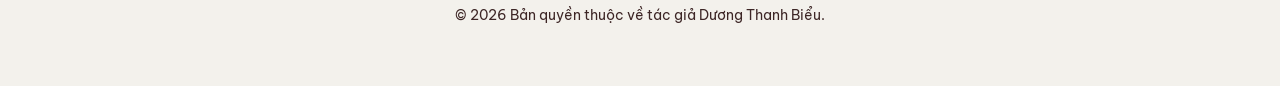
==== commit f5f77306: "update html css js" ====
--- a/index.html
+++ b/index.html
@@ -4,7 +4,7 @@
 <head>
     <meta charset="UTF-8">
     <meta name="viewport" content="width=device-width, initial-scale=1.0">
-    <title>Văn hóa Nghệ Hà | Trang chủ</title>
+    <title>VĂN HÓA NGHỆ THUẬT NGHỆ HÀ | Trang chủ</title>
     <link rel="icon" type="image/png" href="./img/logo/logo-favicon.png">
     <link href="https://fonts.googleapis.com/css2?family=Roboto:wght@400;500;700&display=swap" rel="stylesheet">
     <link rel="stylesheet" href="https://cdn.jsdelivr.net/npm/swiper@11/swiper-bundle.min.css" />
@@ -26,8 +26,7 @@
                 <div class="sec-hero__content flex-1 flex border-radius-15 overflow-hidden center-ver">
                     <div class="sec-hero__info flex flex-col gap-20">
                         <div class="sec-hero__badge flex flex-col gap-5">
-                            <span class="uppercase text-xs bold text-color-primary">• NHÀ VĂN - NHÀ THƠ - TRUYỆN
-                                KÝ</span>
+                            <span class="uppercase text-xs bold text-color-primary">• Tiến sĩ nhà văn</span>
                             <h1 class="sec-hero__title bold text-color-primary">Dương Thanh Biểu</h1>
                             <span class="sec-hero__penname text-color-primary">bút danh: Nghệ Hà</span>
                         </div>
--- a/css/custom.css
+++ b/css/custom.css
@@ -107,7 +107,6 @@
 
 .sec-hero__title {
     font-size: calc(var(--font-size-base) + 28px);
-    text-transform: capitalize;
 }
 
 .sec-hero__penname {
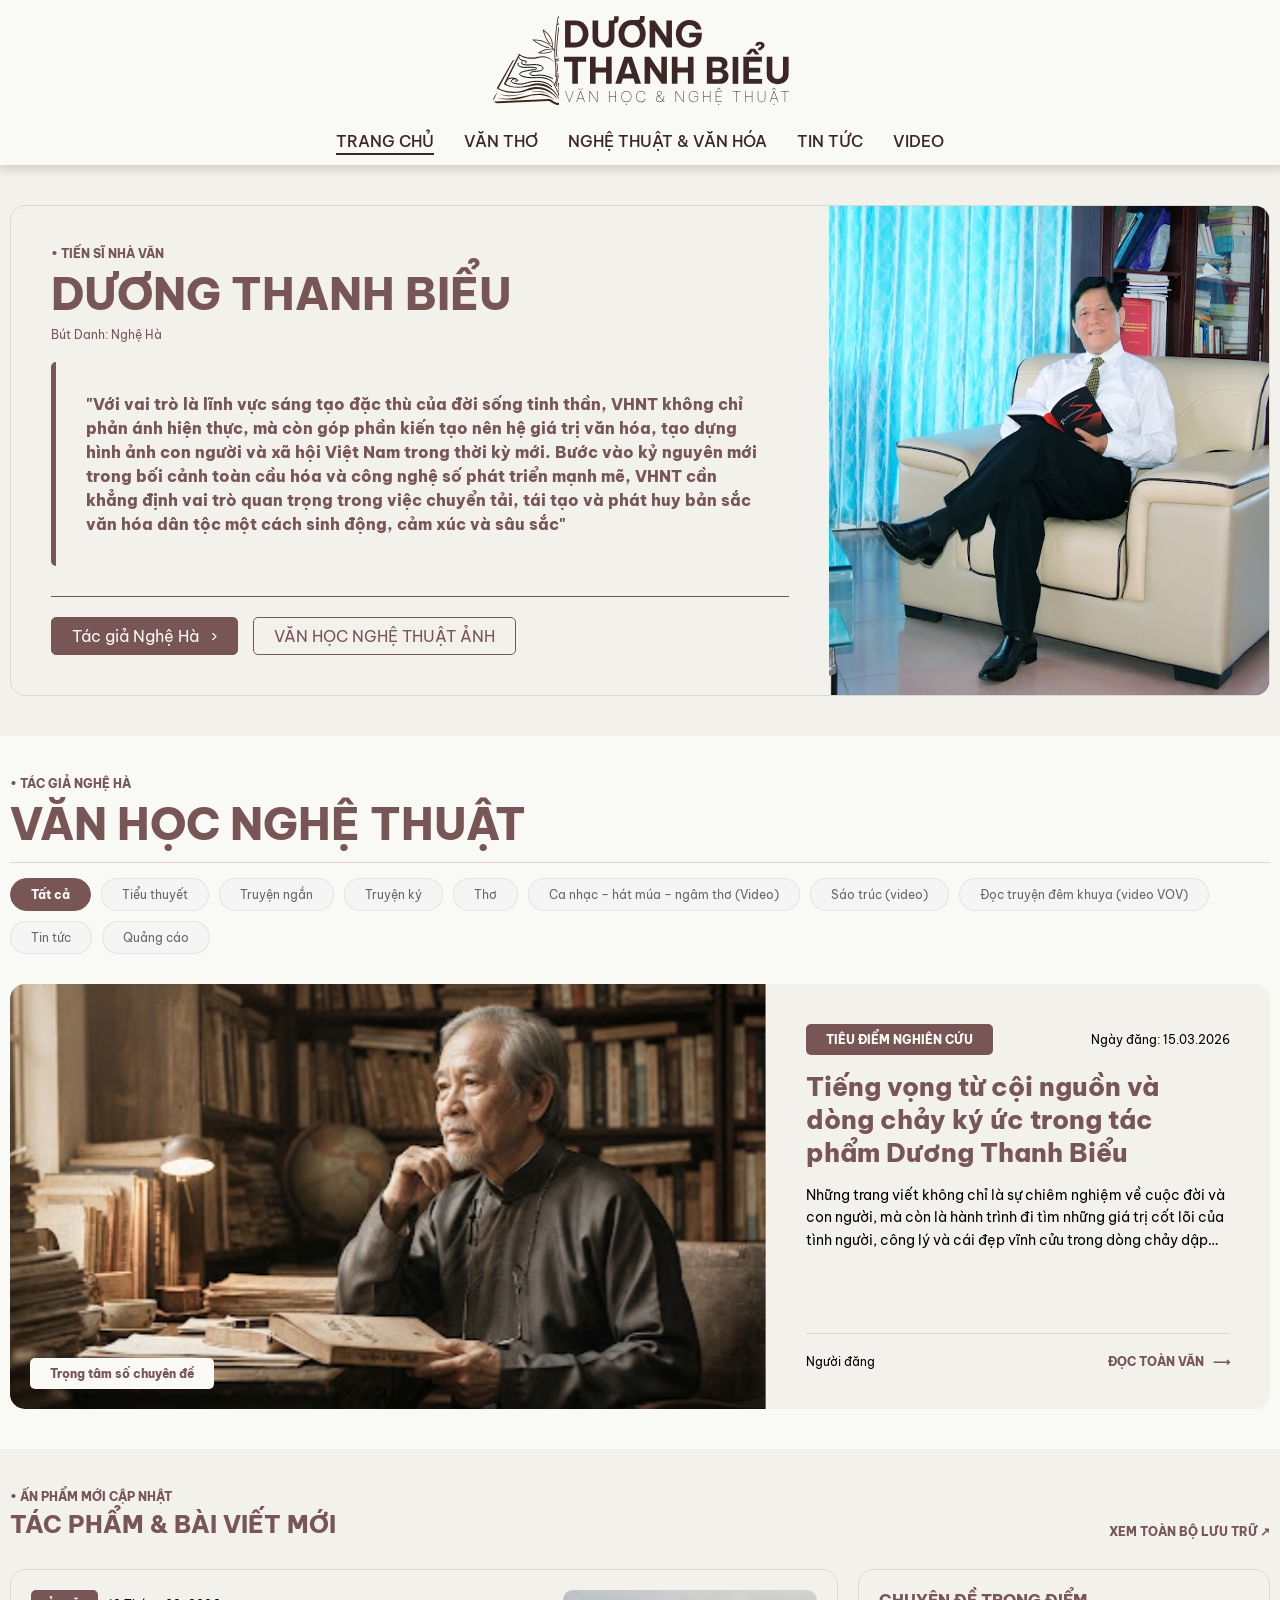
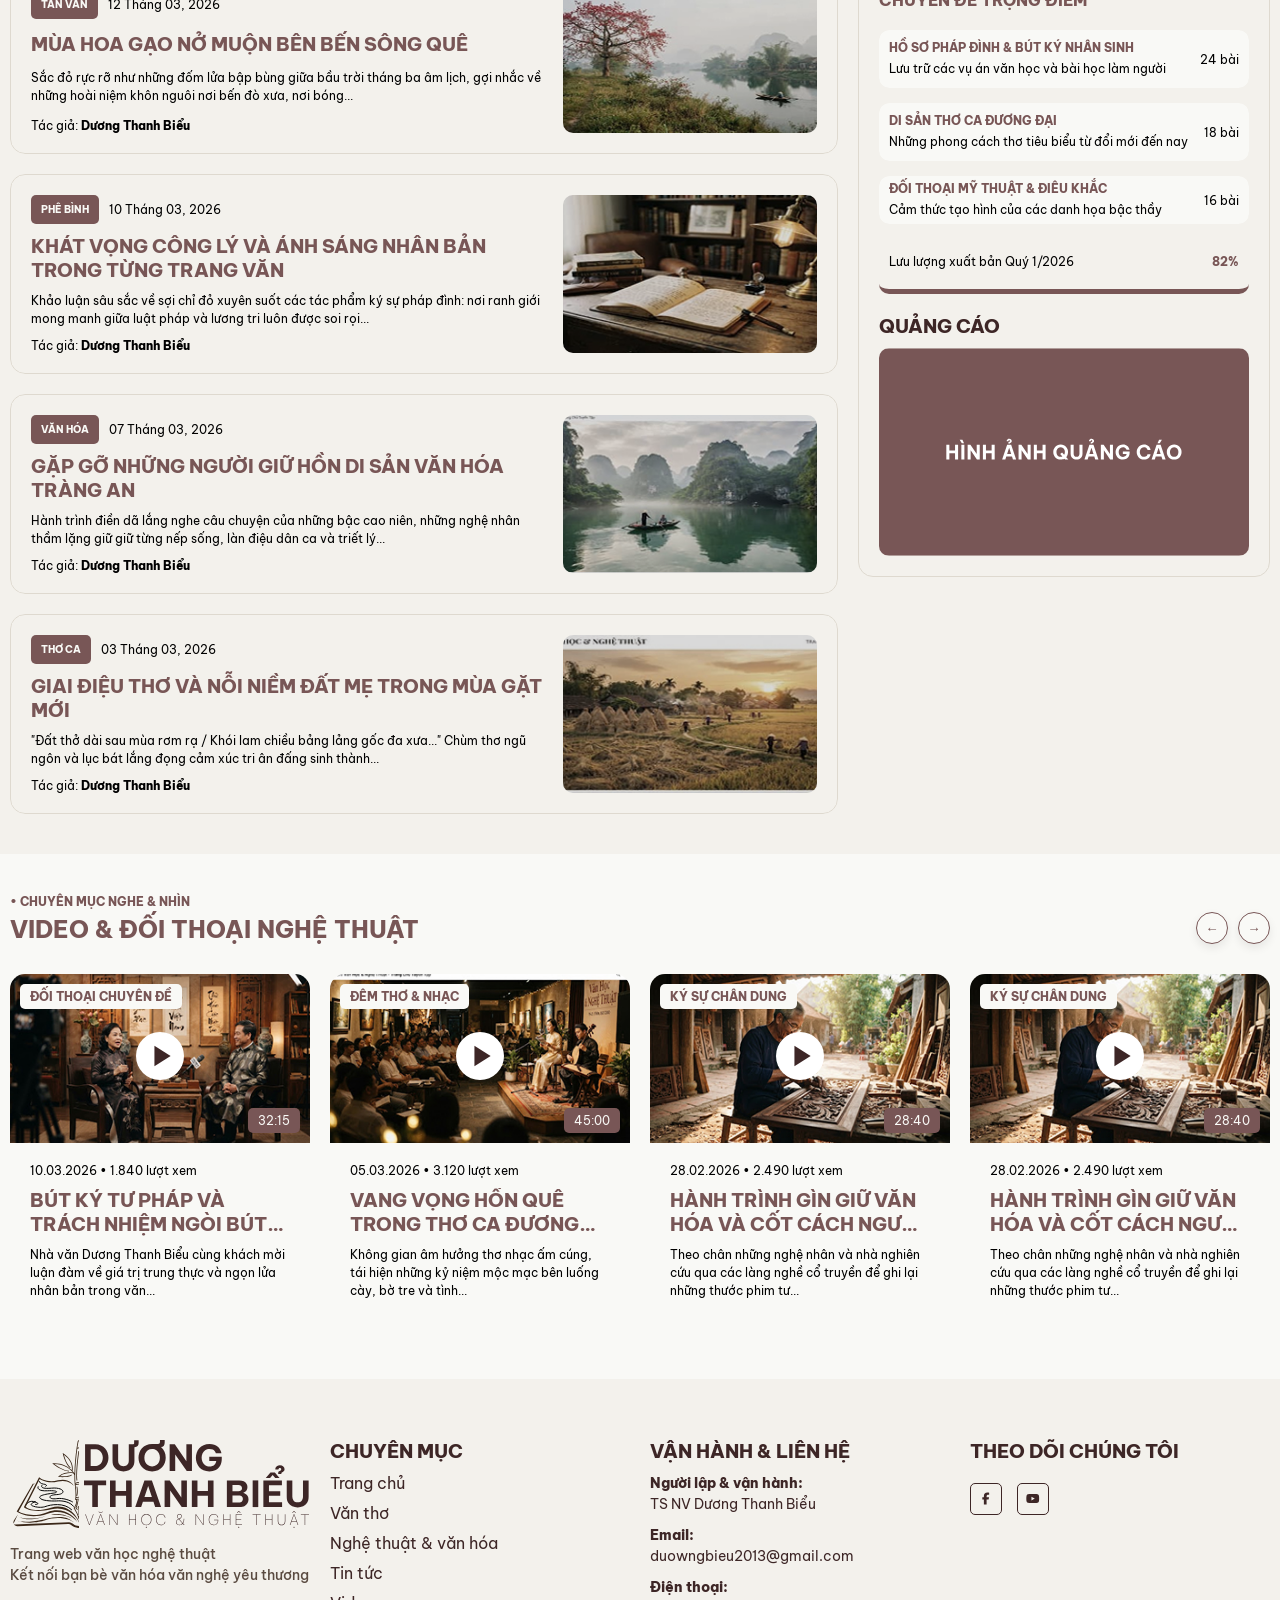
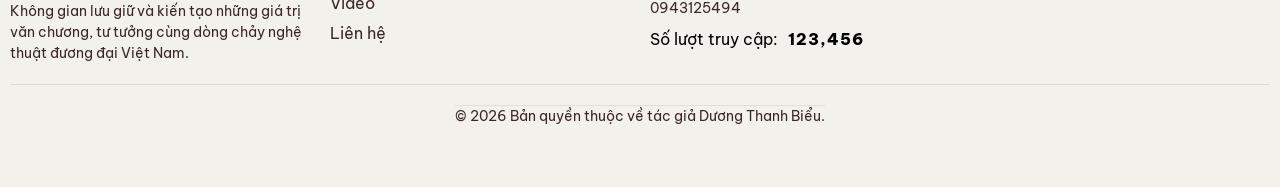
==== commit 2f6d8026: "update  html css js" ====
--- a/index.html
+++ b/index.html
@@ -32,18 +32,21 @@
                         </div>
 
                         <blockquote class="sec-hero__quote border-radius-5">
-                            <p class="text-color-primary">"Văn chương là cầu nối giữa tâm hồn con người với con người,
-                                giữa
-                                quá khứ và hiện tại, giữa đau thương và hy vọng."</p>
+                            <p class="text-color-primary">"Với vai trò là lĩnh vực sáng tạo đặc thù của đời sống tinh
+                                thần, VHNT không chỉ phản ánh hiện thực, mà còn góp phần kiến tạo nên hệ giá trị văn
+                                hóa, tạo dựng hình ảnh con người và xã hội Việt Nam trong thời kỳ mới. Bước vào kỷ
+                                nguyên mới trong bối cảnh toàn cầu hóa và công nghệ số phát triển mạnh mẽ, VHNT cần
+                                khẳng định vai trò quan trọng trong việc chuyển tải, tái tạo và phát huy bản sắc văn hóa
+                                dân tộc một cách sinh động, cảm xúc và sâu sắc"</p>
                         </blockquote>
 
                         <div class="sec-hero__actions flex gap-15 flex-wrap">
                             <a href="./literature.html" aria-label="Tác giả Nghệ Hà"
-                                class="btn-primary active item-padding-8-20 border-radius-5">TÁC
-                                GIẢ NGHỆ HÀ &nbsp; › </a>
+                                class="btn-primary normalcase active item-padding-8-20 border-radius-5">Tác giả Nghệ Hà
+                                &nbsp; › </a>
                             <a href="./literature.html" aria-label="Tác giả Nghệ Hà"
-                                class="btn-primary item-padding-8-20 border-radius-5">NGHỆ
-                                THUẬT & VĂN HỌC</a>
+                                class="btn-primary item-padding-8-20 border-radius-5">VĂN HỌC NGHỆ THUẬT
+                                ẢNH</a>
                         </div>
                     </div>
 
@@ -58,24 +61,34 @@
             <div class="container-l sec-hero__container container-padding flex flex-col gap-30">
                 <div class="sec-hero__header flex flex-col gap-15">
                     <div class="sec-hero__badge flex flex-col gap-5">
-                        <span class="uppercase text-xs bold text-color-primary">• TUYỂN TẬP</span>
-                        <h2 class="sec-hero__main-title bold text-color-primary capitalize">Tuyển Tập Văn Thơ</h2>
+                        <span class=" text-xs uppercase bold text-color-primary">• TÁC GIẢ NGHỆ HÀ</span>
+                        <h2 class="sec-hero__main-title bold text-color-primary ">VĂN HỌC NGHỆ THUẬT</h2>
                     </div>
                     <div class="sec-hero__filters flex gap-10 flex-wrap">
                         <button type="button"
                             class="btn-filter active border-radius-20 item-padding-8-20 text-xs bold">Tất cả</button>
                         <button type="button"
-                            class="btn-filter cursor-pointer border-radius-20 item-padding-8-20 text-xs">Văn
-                            xuôi</button>
-                        <button type="button"
-                            class="btn-filter cursor-pointer border-radius-20 item-padding-8-20 text-xs">Thơ
-                            ca</button>
-                        <button type="button"
-                            class="btn-filter cursor-pointer border-radius-20 item-padding-8-20 text-xs">Tiểu luận &
-                            Phê bình</button>
-                        <button type="button"
-                            class="btn-filter cursor-pointer border-radius-20 item-padding-8-20 text-xs">Bút ký & Ký
-                            ức</button>
+                            class="btn-filter cursor-pointer border-radius-20 item-padding-8-20 text-xs">Tiểu
+                            thuyết</button>
+                        <button type="button"
+                            class="btn-filter cursor-pointer border-radius-20 item-padding-8-20 text-xs">Truyện
+                            ngắn</button>
+                        <button type="button"
+                            class="btn-filter cursor-pointer border-radius-20 item-padding-8-20 text-xs">Truyện
+                            ký</button>
+                        <button type="button"
+                            class="btn-filter cursor-pointer border-radius-20 item-padding-8-20 text-xs">Thơ</button>
+                        <button type="button"
+                            class="btn-filter cursor-pointer border-radius-20 item-padding-8-20 text-xs">Ca nhạc – hát
+                            múa – ngâm thơ (Video)</button>
+                        <button type="button"
+                            class="btn-filter cursor-pointer border-radius-20 item-padding-8-20 text-xs">Sáo trúc (video)</button>
+                        <button type="button"
+                            class="btn-filter cursor-pointer border-radius-20 item-padding-8-20 text-xs">Đọc truyện đêm khuya (video VOV)</button>
+                        <button type="button"
+                            class="btn-filter cursor-pointer border-radius-20 item-padding-8-20 text-xs">Tin tức</button>
+                        <button type="button"
+                            class="btn-filter cursor-pointer border-radius-20 item-padding-8-20 text-xs">Quảng cáo</button>
                     </div>
                 </div>
                 <div class="sec-news__card flex flex-wrap border-radius-15 overflow-hidden bg-white shadow-sm">
@@ -141,8 +154,7 @@
                         <div class="swiper-slide col-4">
                             <article
                                 class="item-cardpos-rel flex flex-col bg-white border-radius-15 overflow-hidden shadow-sm">
-                                <a href="./video.html"
-                                    aria-label="Bút ký tư pháp và trách nhiệm ngòi bút với nhân sinh"
+                                <a href="./video.html" aria-label="Bút ký tư pháp và trách nhiệm ngòi bút với nhân sinh"
                                     class="link-overlay"></a>
                                 <div class="video-card__img ratio-16x9 pos-rel overflow-hidden">
                                     <img src="./img/content/video-1.jpg"
@@ -176,8 +188,7 @@
                         <div class="swiper-slide col-4">
                             <article
                                 class="item-cardpos-rel flex flex-col bg-white border-radius-15 overflow-hidden shadow-sm">
-                                <a href="./video.html"
-                                    aria-label="Vang vọng hồn quê trong thơ ca đương đại Việt Nam"
+                                <a href="./video.html" aria-label="Vang vọng hồn quê trong thơ ca đương đại Việt Nam"
                                     class="link-overlay"></a>
                                 <div class="video-card__img ratio-16x9 pos-rel overflow-hidden">
                                     <img src="./img/content/video-2.jpg"
@@ -211,8 +222,7 @@
                         <div class="swiper-slide col-4">
                             <article
                                 class="item-cardpos-rel flex flex-col bg-white border-radius-15 overflow-hidden shadow-sm">
-                                <a href="./video.html"
-                                    aria-label="Hành trình gìn giữ văn hóa và cốt cách người Việt"
+                                <a href="./video.html" aria-label="Hành trình gìn giữ văn hóa và cốt cách người Việt"
                                     class="link-overlay"></a>
                                 <div class="video-card__img ratio-16x9 pos-rel overflow-hidden">
                                     <img src="./img/content/video-3.jpg"
@@ -246,8 +256,7 @@
                         <div class="swiper-slide col-4">
                             <article
                                 class="item-cardpos-rel flex flex-col bg-white border-radius-15 overflow-hidden shadow-sm">
-                                <a href="./video.html"
-                                    aria-label="Hành trình gìn giữ văn hóa và cốt cách người Việt"
+                                <a href="./video.html" aria-label="Hành trình gìn giữ văn hóa và cốt cách người Việt"
                                     class="link-overlay"></a>
                                 <div class="video-card__img ratio-16x9 pos-rel overflow-hidden">
                                     <img src="./img/content/video-4.jpg"
--- a/css/custom.css
+++ b/css/custom.css
@@ -120,7 +120,7 @@
 }
 
 .sec-hero__quote p {
-    font-size: calc(var(--font-size-base) + 8px);
+    font-size: calc(var(--font-size-base) );
     font-weight: bold;
 }
 
--- a/css/responsive.css
+++ b/css/responsive.css
@@ -115,6 +115,10 @@
     .section-video__title{
         font-size: calc(var(--font-size-base) + 8px);
     }
+
+    .sec-hero__actions a{
+        flex-grow: 1;
+    }
 }
 
 /* 
@@ -148,6 +152,13 @@
         padding-bottom: 0px;
     }
 
+    .sec-hero__quote{
+        padding: 15px;
+    }
+
+    .sec-hero__quote p{
+        font-size: calc(var(--font-size-base) - 2px);
+    }
 }
 
 @media screen and (max-width: 551px) {
--- a/css/utility.css
+++ b/css/utility.css
@@ -79,7 +79,7 @@
 .uppercase { text-transform: uppercase; }
 .capitalize { text-transform: capitalize; }
 .lowercase { text-transform: lowercase; }
-.normalcase { text-transform: none; }
+.normalcase { text-transform: none !important; }
 .bold { font-weight: bold; }
 .italic { font-style: italic; }
 .un-wrap { white-space: nowrap; }
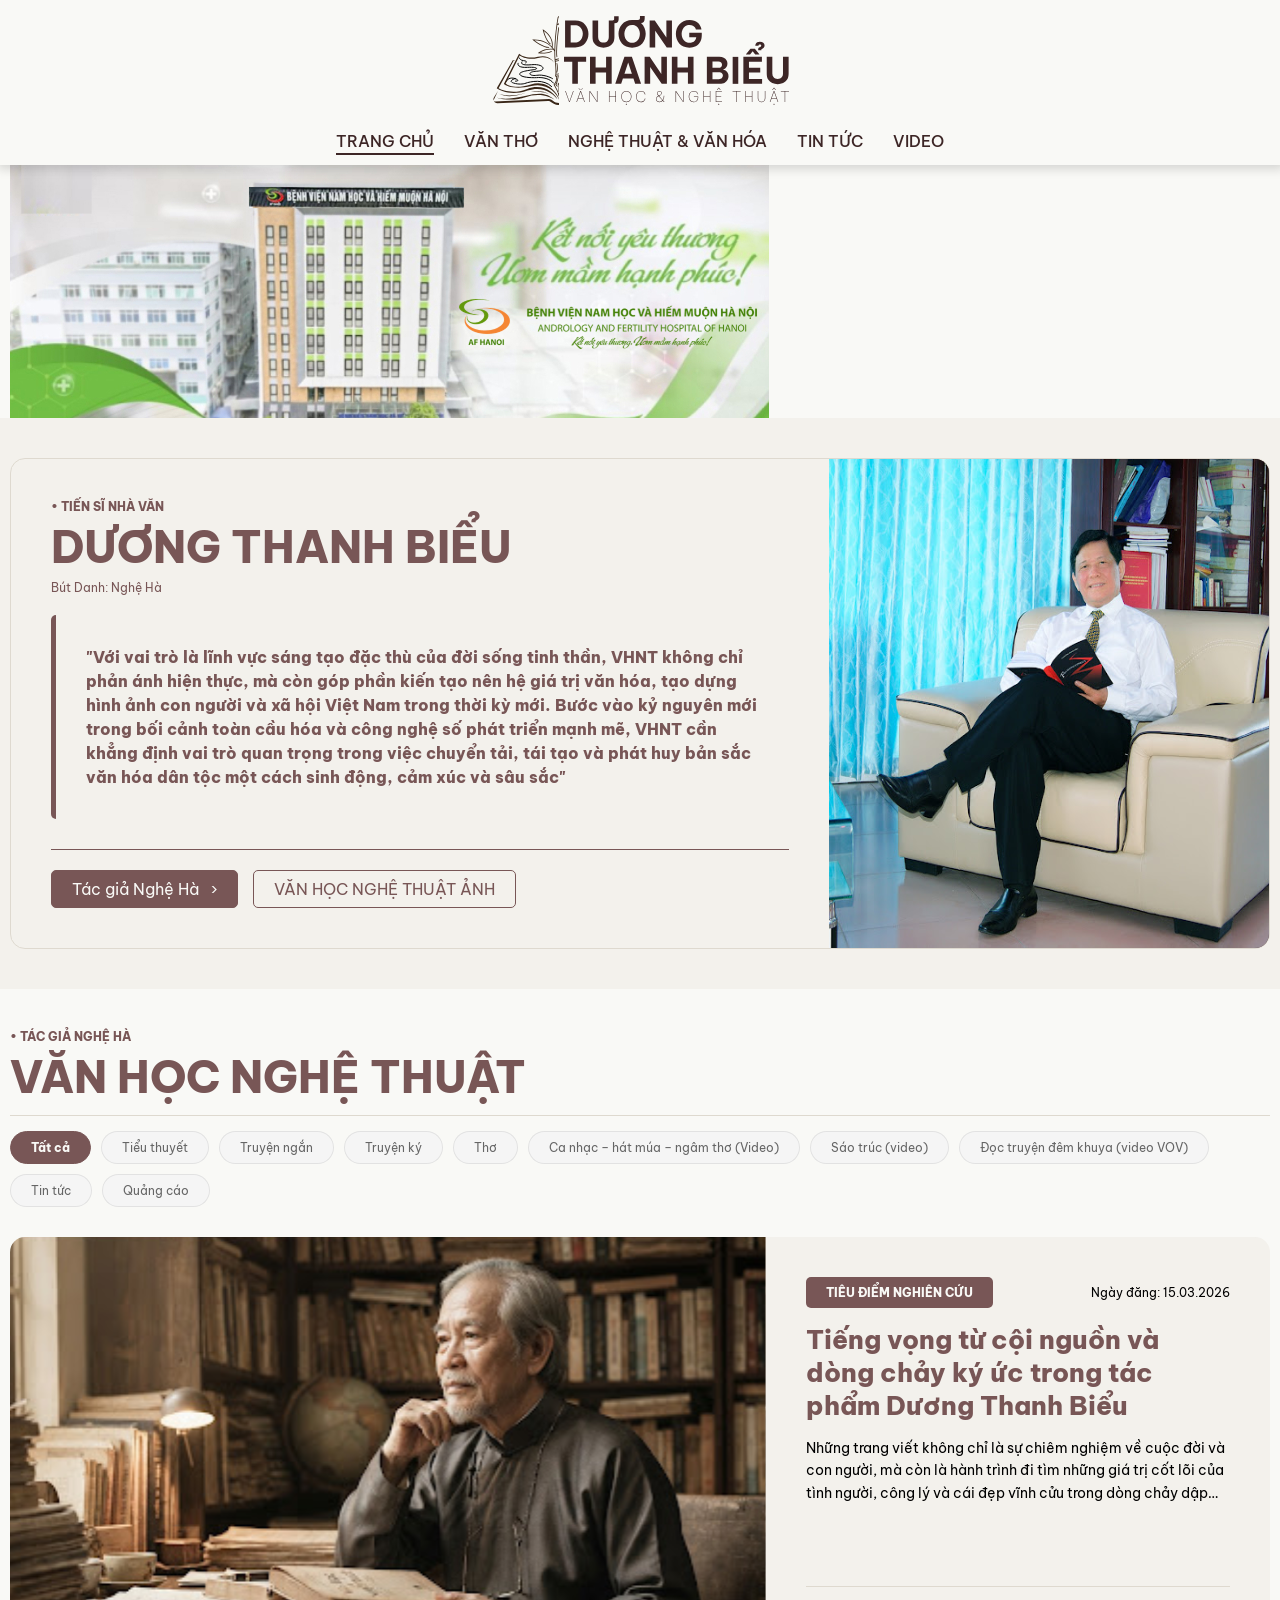
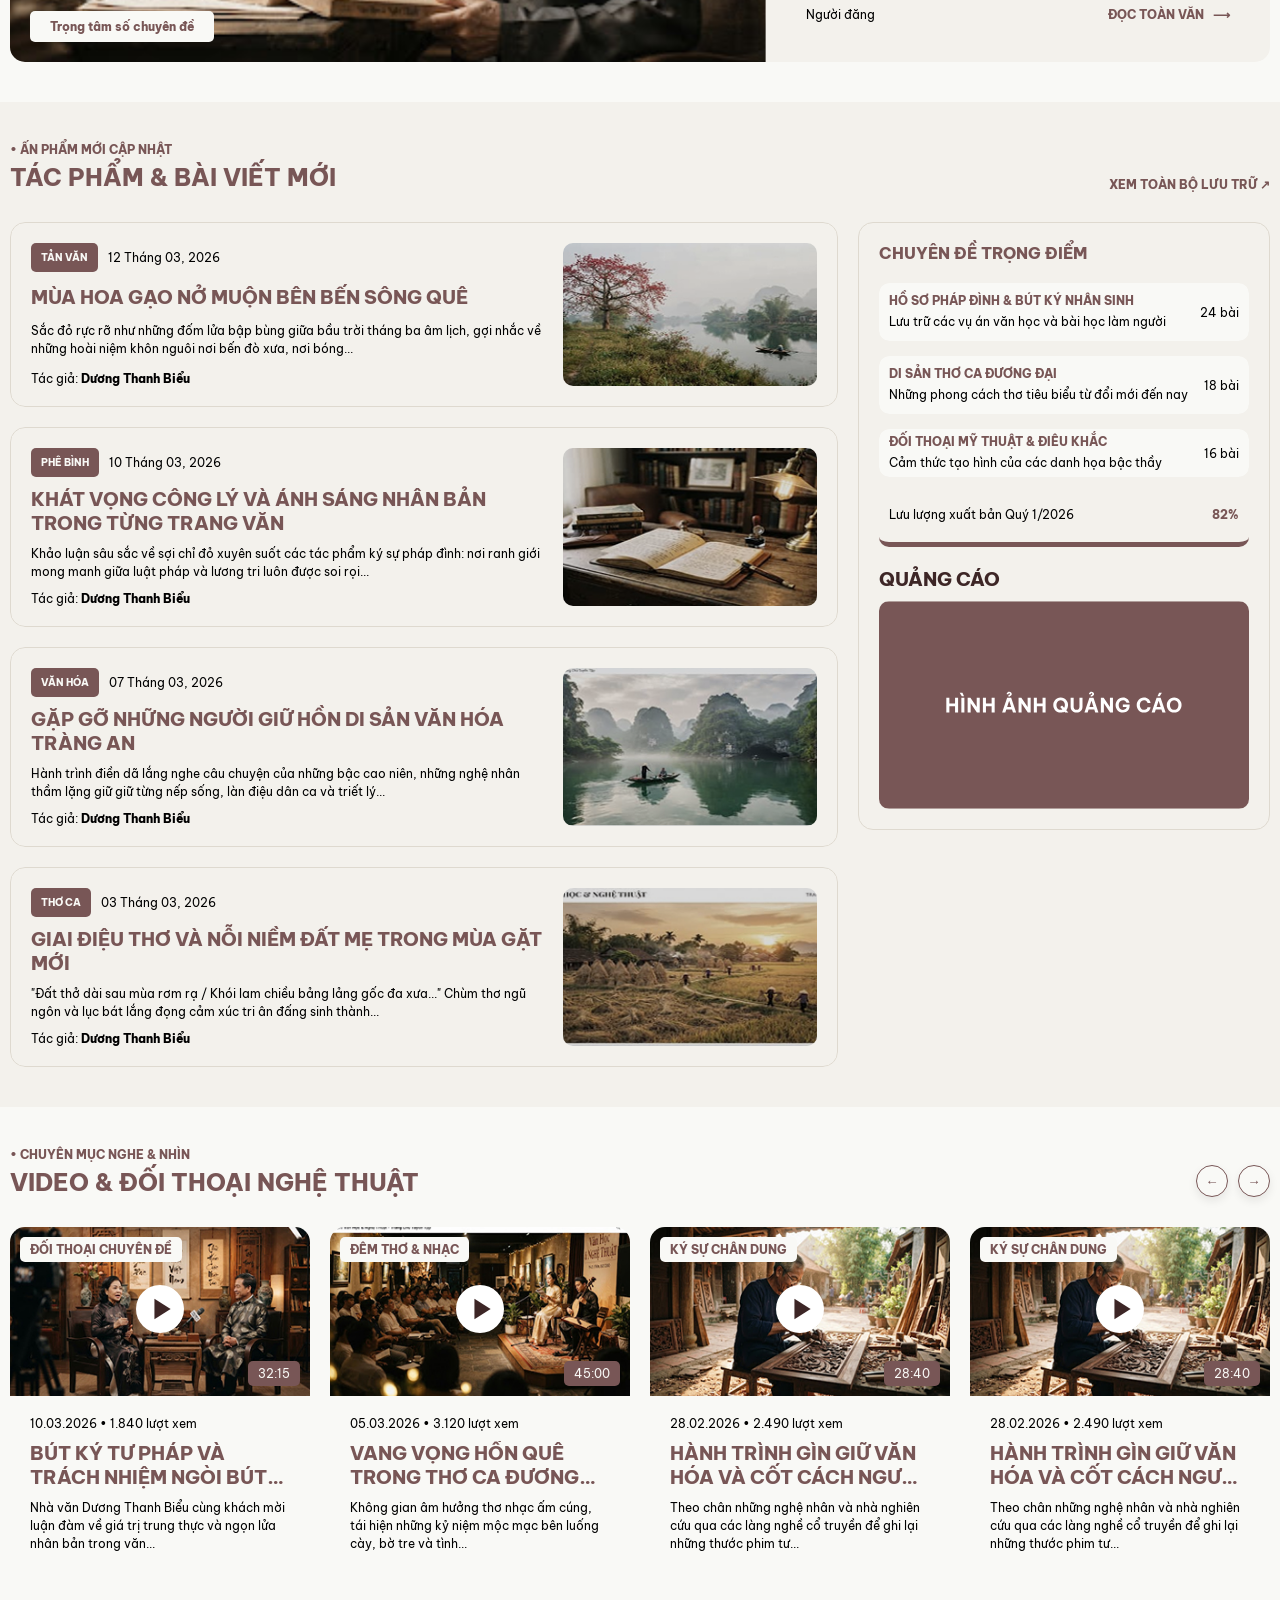
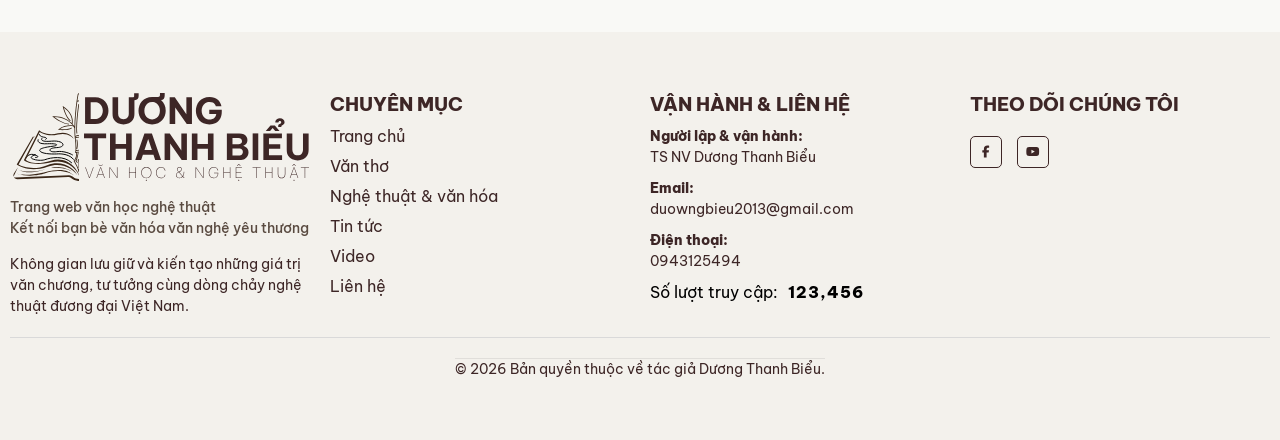
==== commit 832370d0: "update html css js" ====
--- a/index.html
+++ b/index.html
@@ -21,6 +21,14 @@
 <body>
     <header class="flex center-ver bg-white" id="header" data-include="./component/header.html"></header>
     <main>
+        <section class="sec-banner bg-white">
+            <div class="container-l sec-banner__container">
+                <div class="sec-banner__item pos-rel overflow-hidden">
+                    <img src="./img/banner/image 1.jpg" class="img-content" alt="banner quảng cáo">
+                    <a href="https://afhanoi.com/" class="link-overlay"></a>
+                </div>
+            </div>
+        </section>
         <section class="sec-hero bg-white-secondary">
             <div class="container-l  sec-hero__container  container-padding ">
                 <div class="sec-hero__content flex-1 flex border-radius-15 overflow-hidden center-ver">
--- a/css/custom.css
+++ b/css/custom.css
@@ -5,7 +5,6 @@
 
 .menu-top__logo {
     aspect-ratio: 304 / 90;
-    transition: all 0.4s ease;
     max-width: 300px;
 }
 
@@ -95,6 +94,10 @@
 }
 
 /* css index */
+.sec-banner__item{
+    aspect-ratio: 3 / 1;
+}
+
 .sec-hero__thumb {
     flex: 0 0 35%;
     height: 100%;
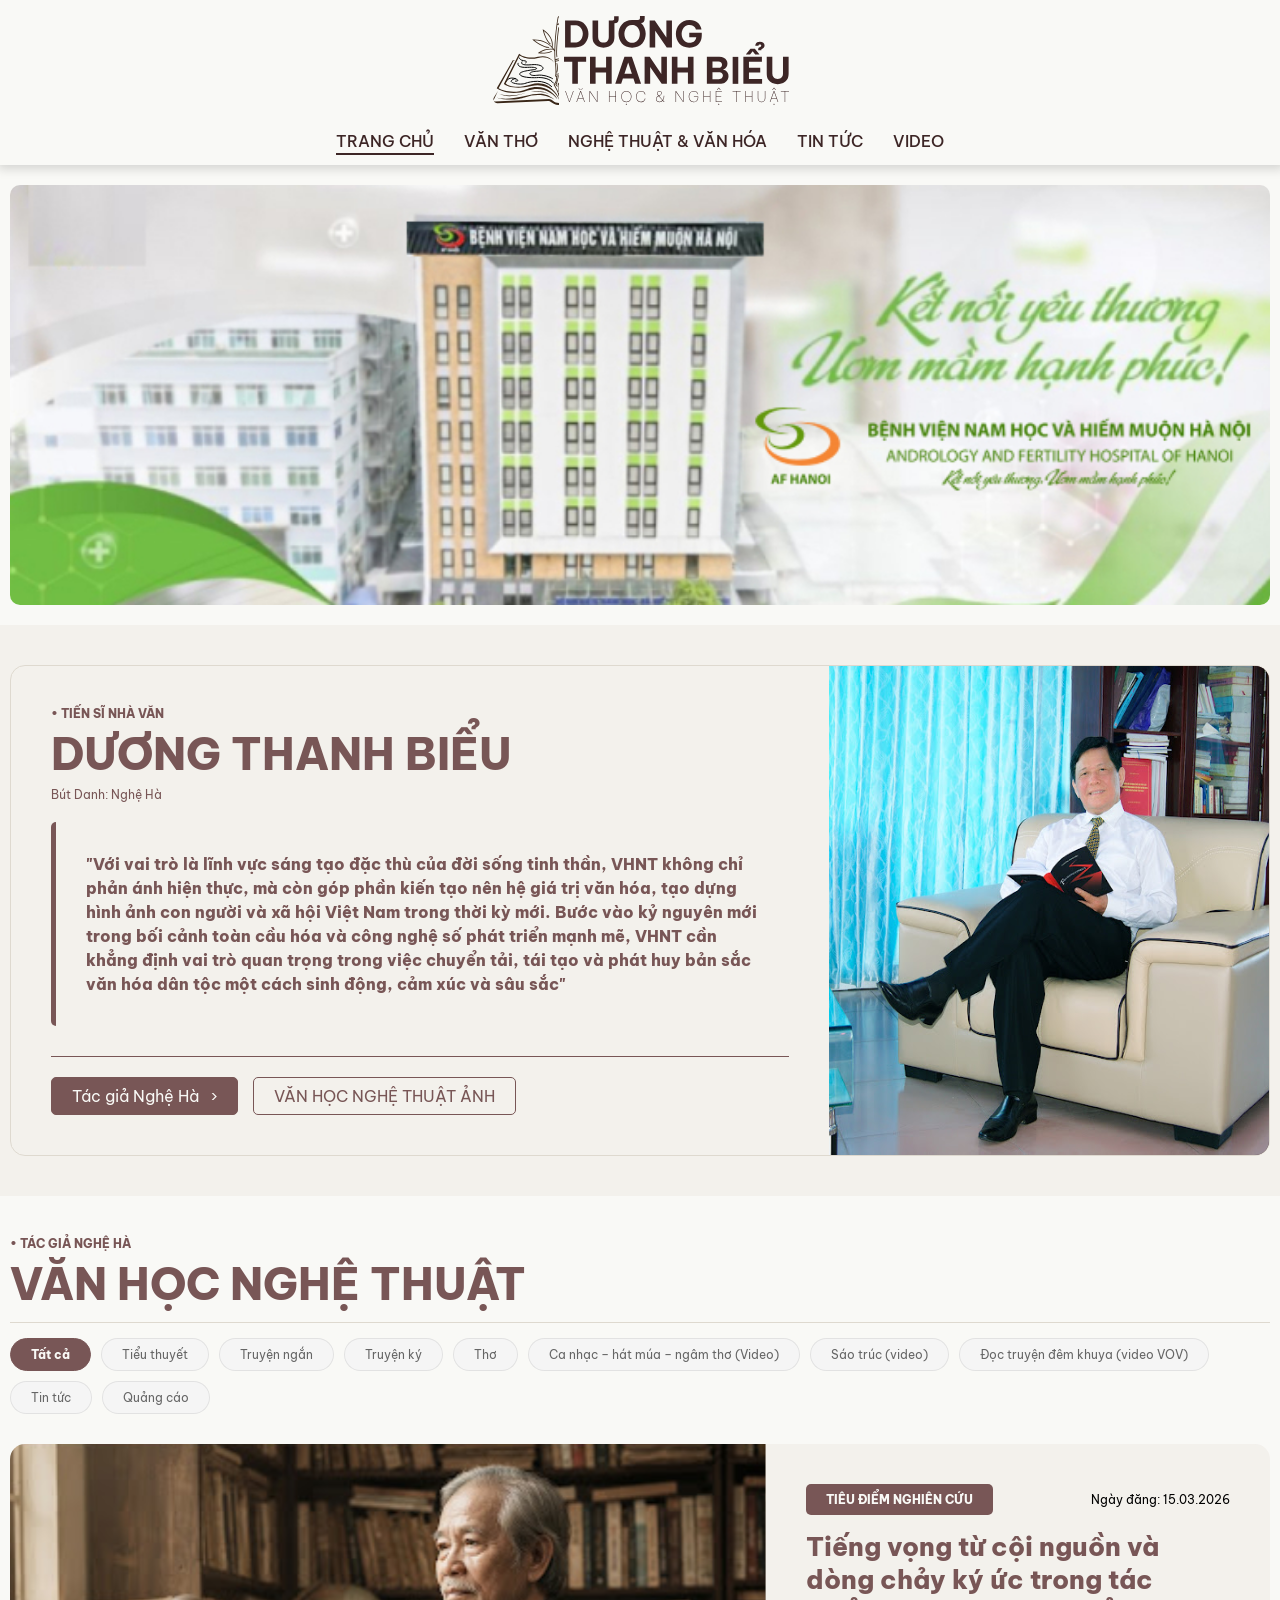
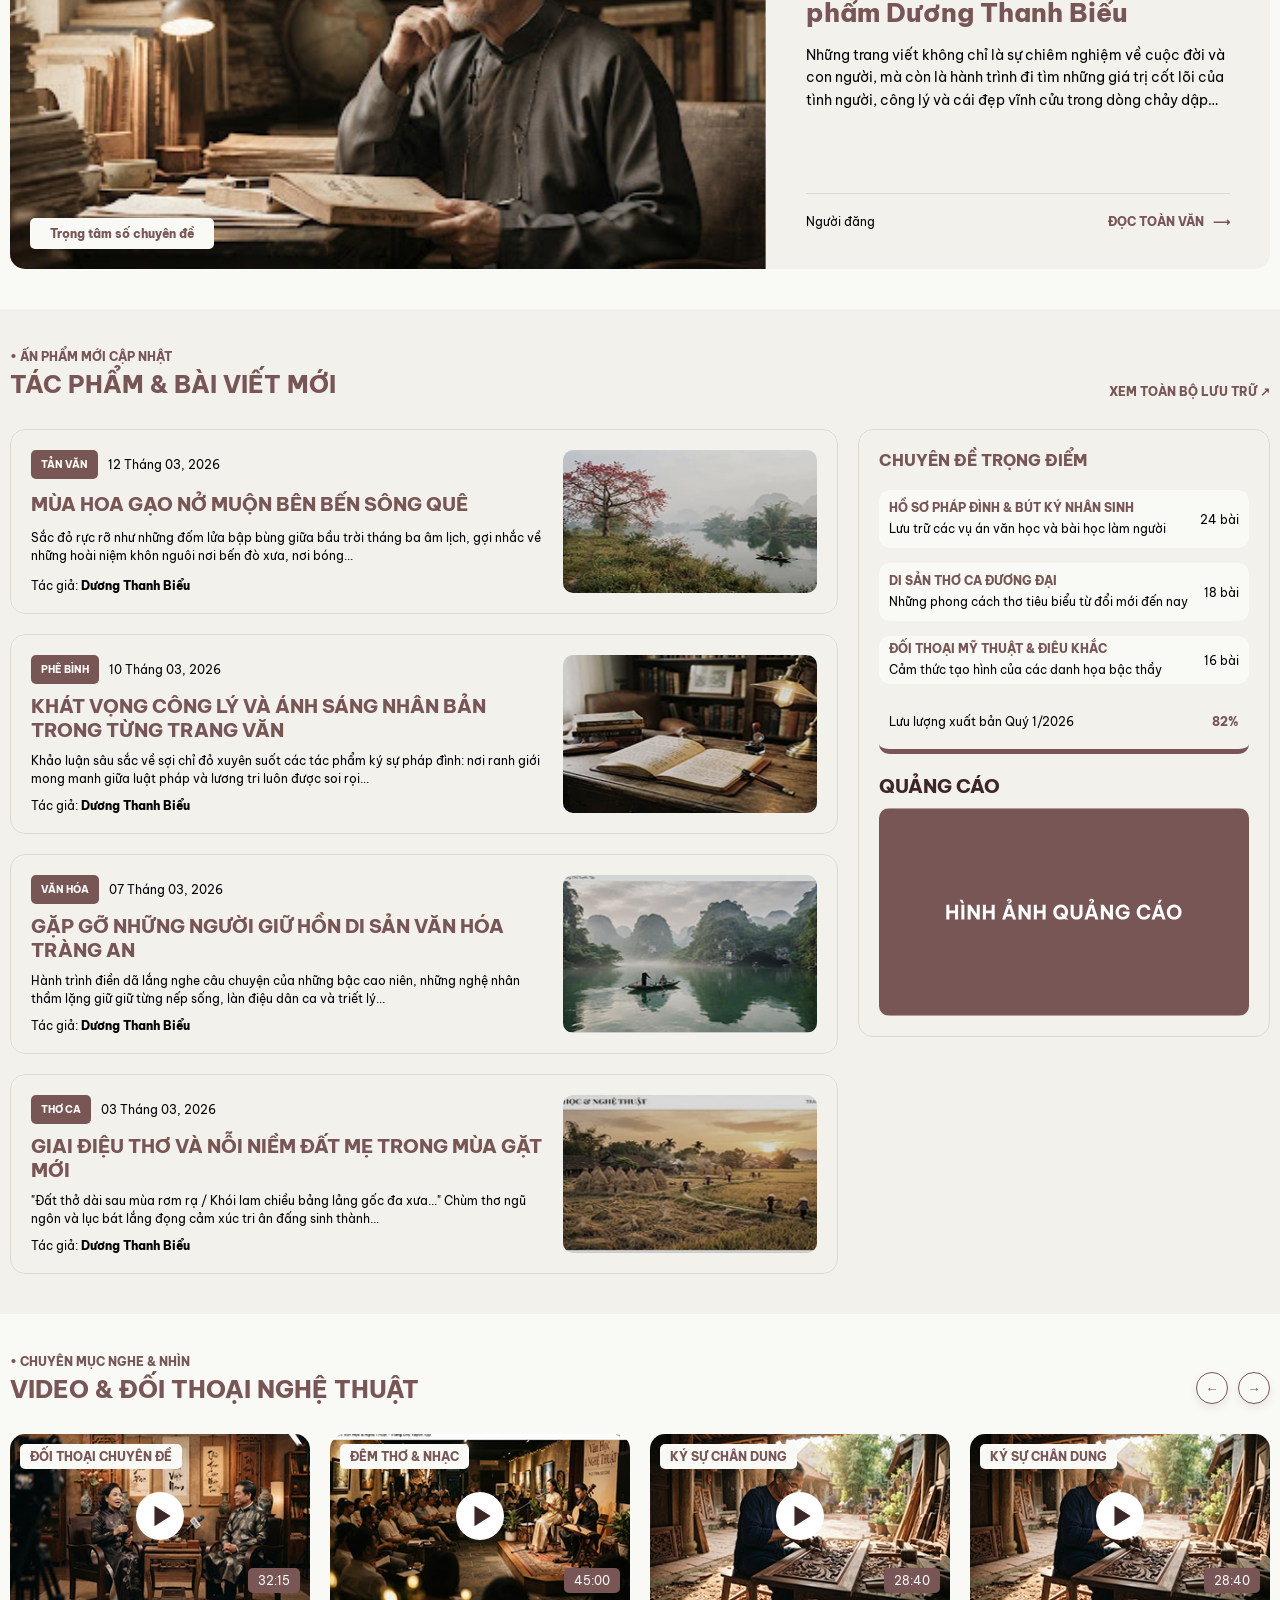
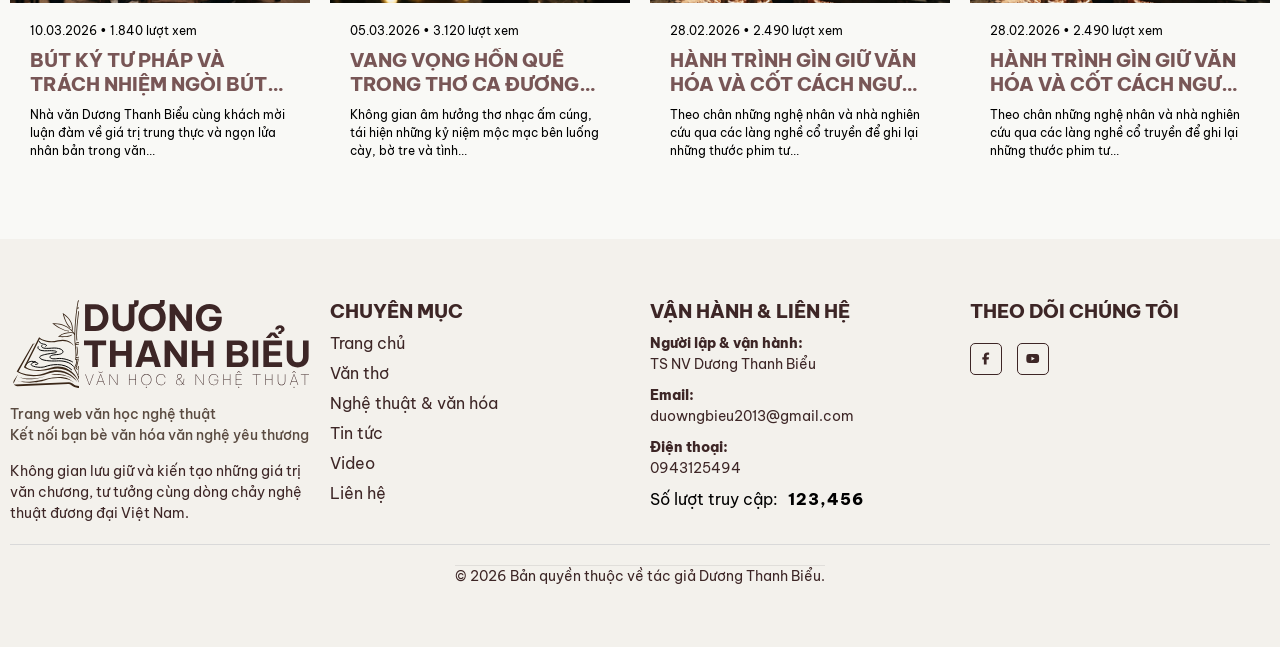
==== commit 088e7978: "update html css js" ====
--- a/index.html
+++ b/index.html
@@ -23,7 +23,7 @@
     <main>
         <section class="sec-banner bg-white">
             <div class="container-l sec-banner__container">
-                <div class="sec-banner__item pos-rel overflow-hidden">
+                <div class="sec-banner__item border-radius-10 fill-view pos-rel overflow-hidden">
                     <img src="./img/banner/image 1.jpg" class="img-content" alt="banner quảng cáo">
                     <a href="https://afhanoi.com/" class="link-overlay"></a>
                 </div>
--- a/css/custom.css
+++ b/css/custom.css
@@ -96,6 +96,10 @@
 /* css index */
 .sec-banner__item{
     aspect-ratio: 3 / 1;
+}
+
+.sec-banner__container{
+    padding: 20px 0px;
 }
 
 .sec-hero__thumb {
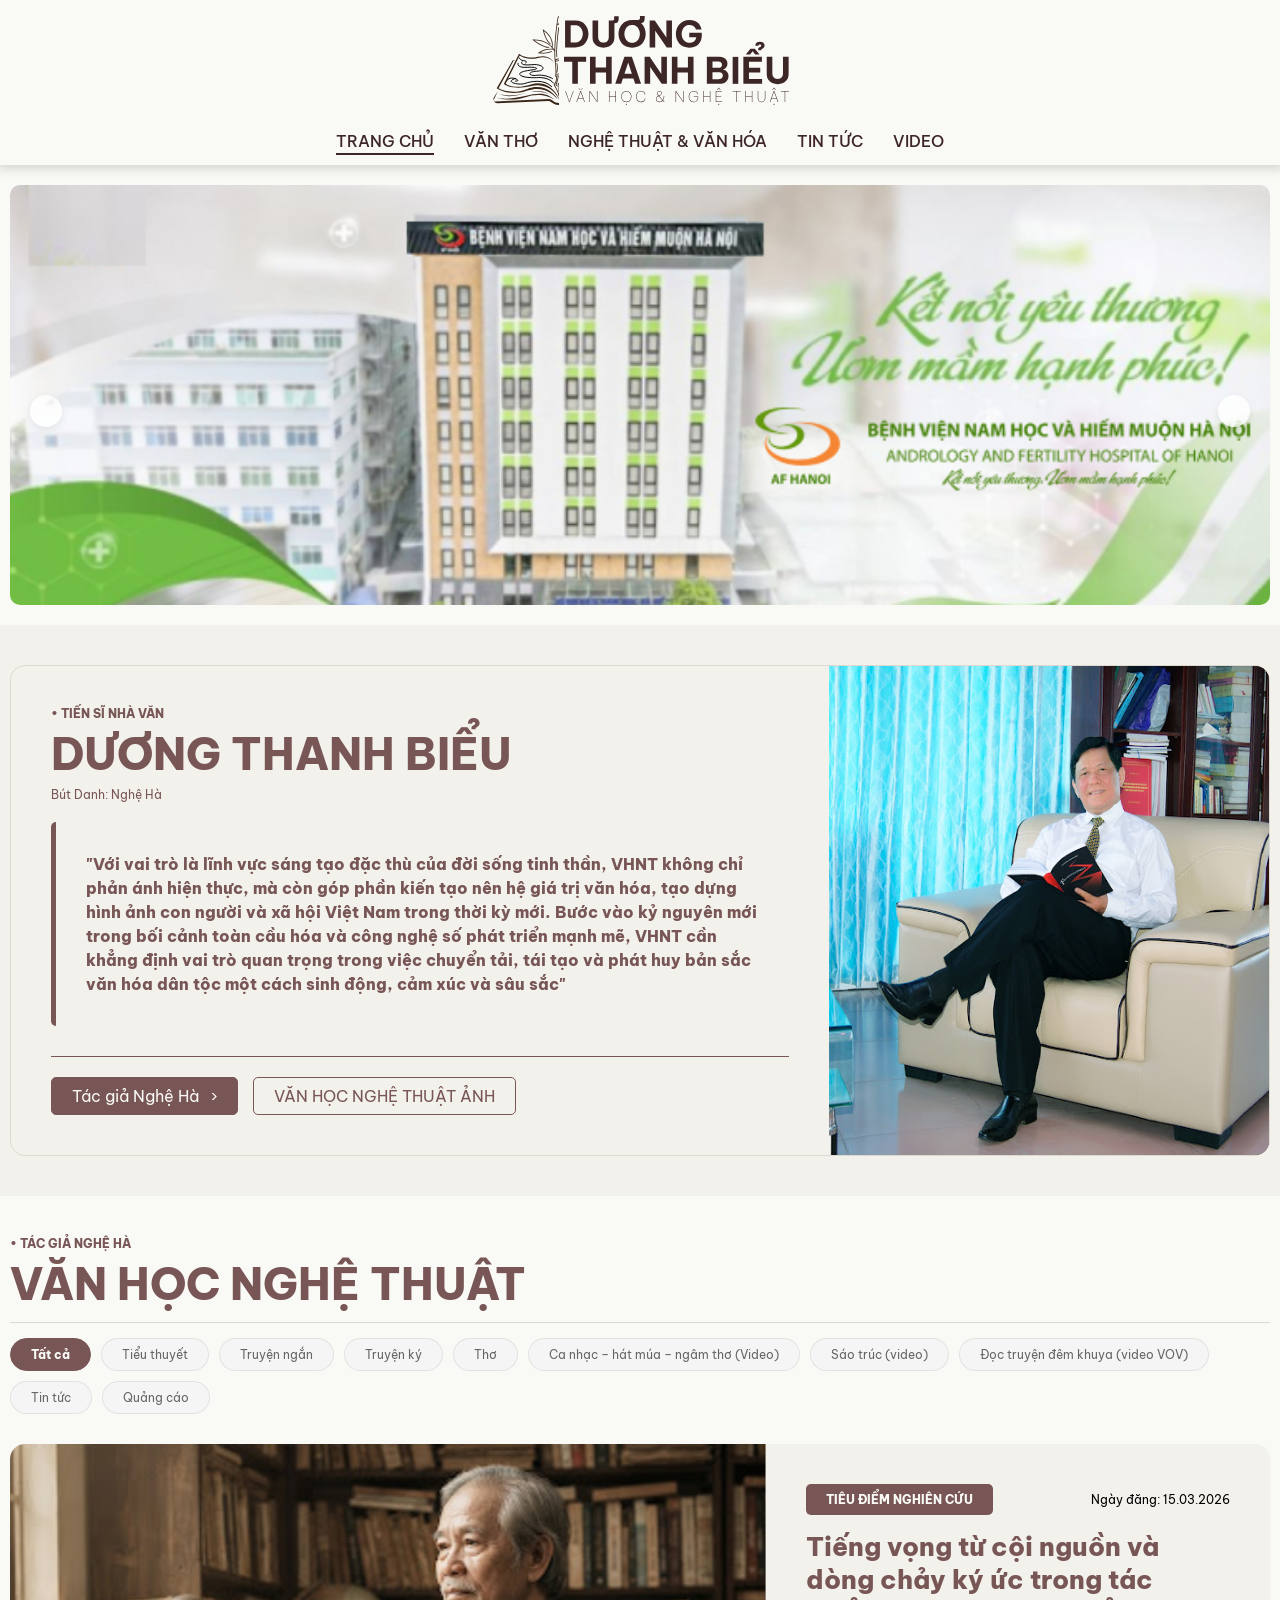
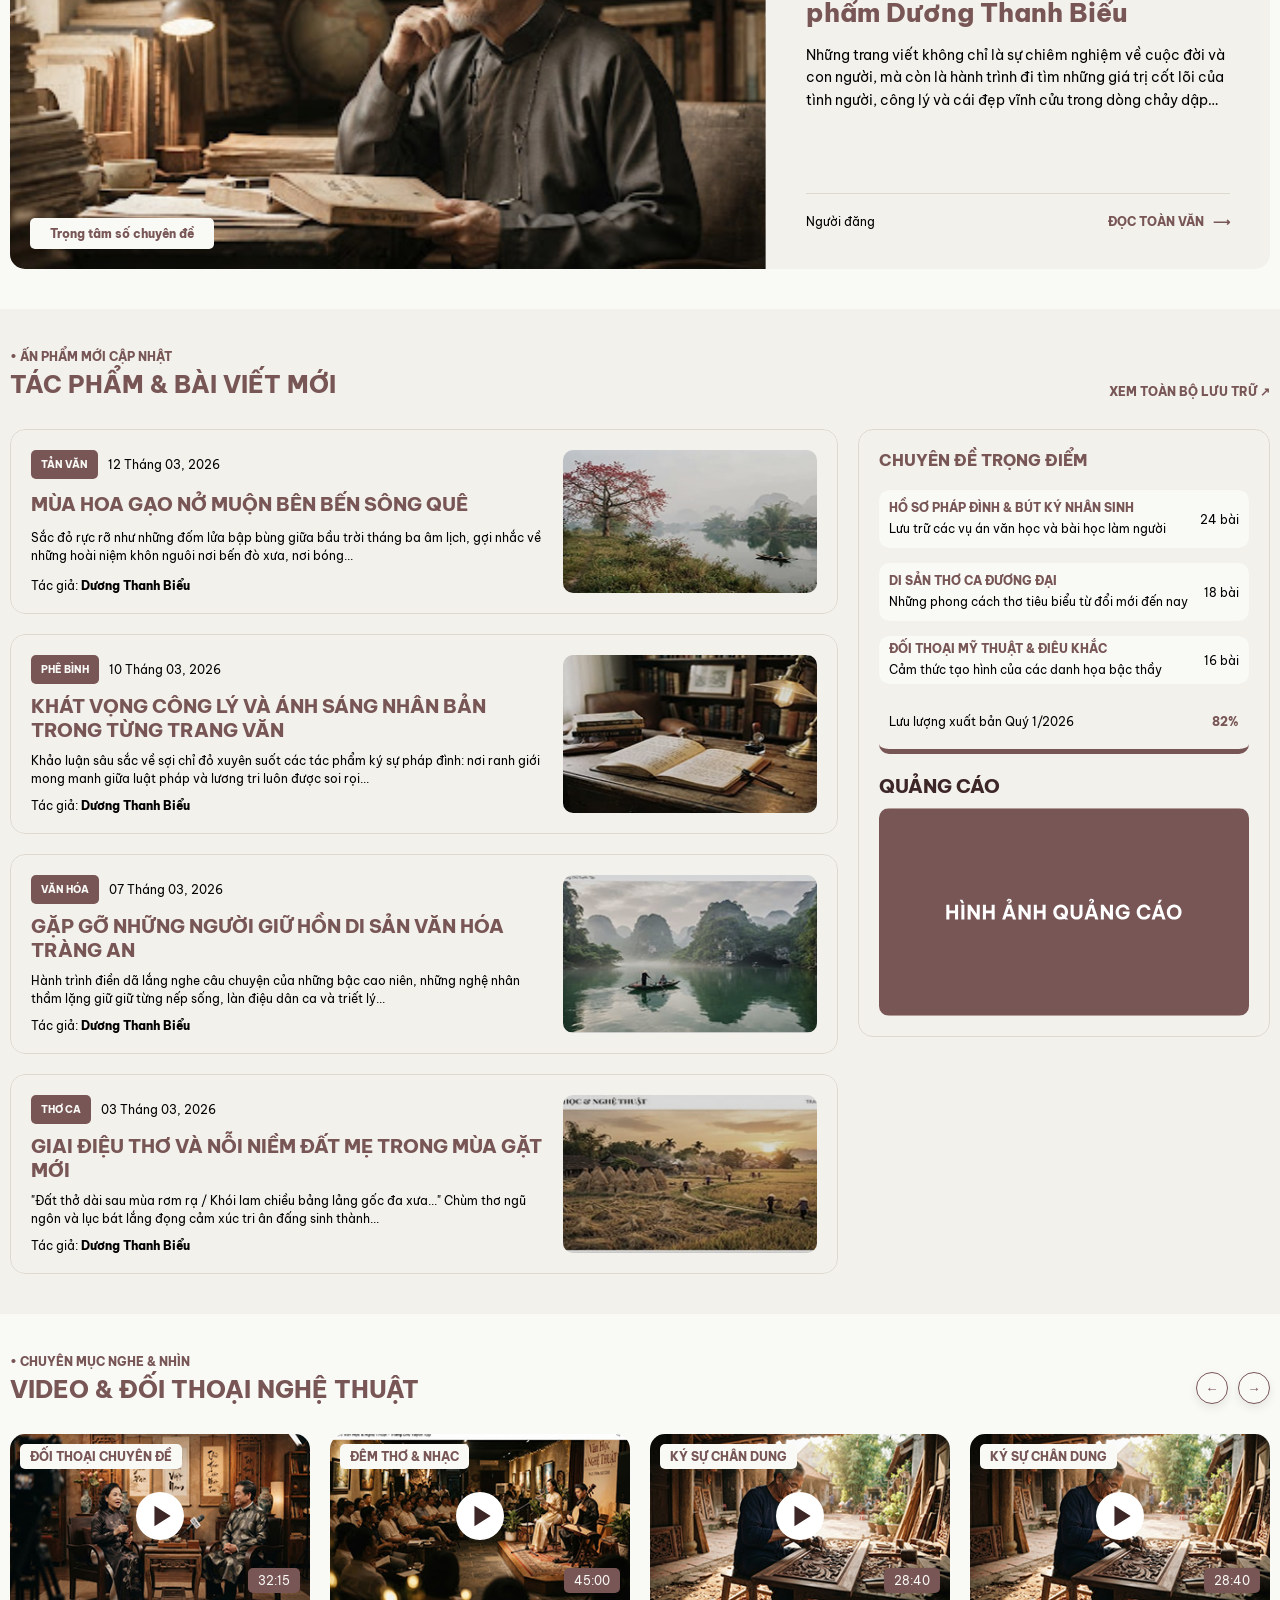
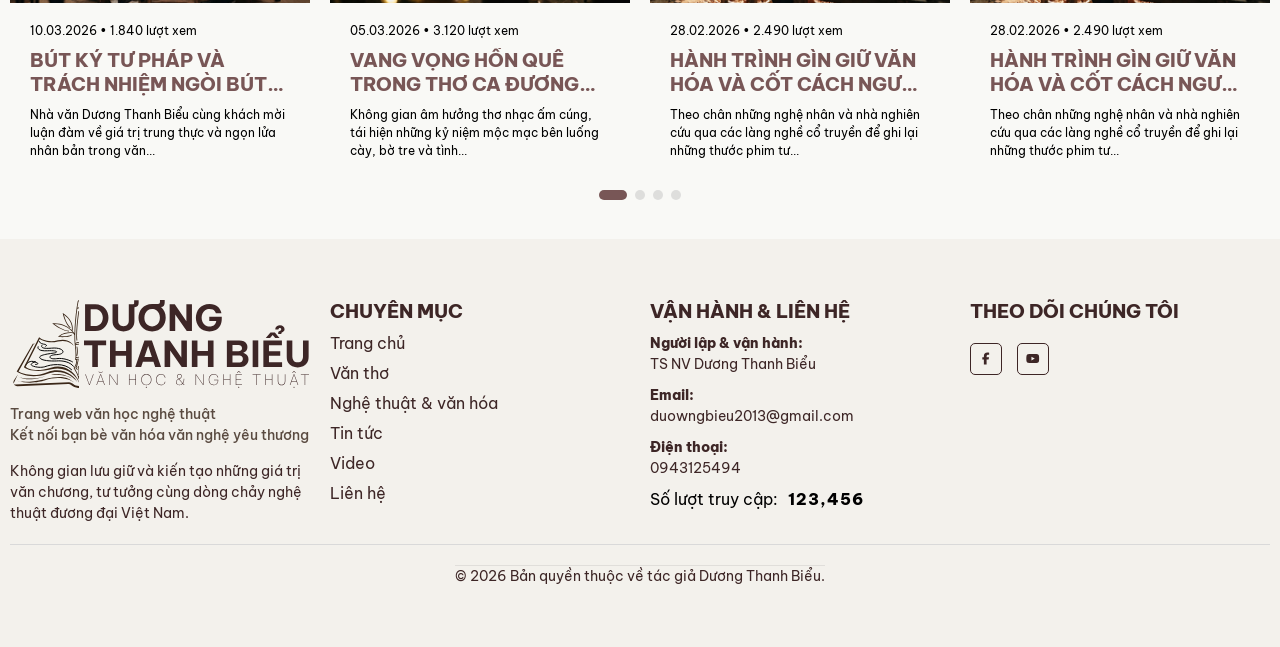
==== commit a5449327: "update  html js" ====
--- a/index.html
+++ b/index.html
@@ -21,13 +21,20 @@
 <body>
     <header class="flex center-ver bg-white" id="header" data-include="./component/header.html"></header>
     <main>
-        <section class="sec-banner bg-white">
-            <div class="container-l sec-banner__container">
-                <div class="sec-banner__item border-radius-10 fill-view pos-rel overflow-hidden">
-                    <img src="./img/banner/image 1.jpg" class="img-content" alt="banner quảng cáo">
-                    <a href="https://afhanoi.com/" class="link-overlay"></a>
-                </div>
+        <section class="sec-banner bg-white js-slider-wrapper pos-rel">
+            <div class="container-l sec-banner__container swiper js-slider-banner">
+                <div class="swiper-wrapper">
+                    <div class="swiper-slide sec-banner__item border-radius-10 fill-view pos-rel overflow-hidden">
+                        <img src="./img/banner/image 1.jpg" class="img-content" alt="banner quảng cáo">
+                        <a href="https://afhanoi.com/" class="link-overlay"></a>
+                    </div>
+                </div>
+
+                <div class="swiper-button-prev"></div>
+                <div class="swiper-button-next"></div>
+                <div class="swiper-pagination"></div>
             </div>
+
         </section>
         <section class="sec-hero bg-white-secondary">
             <div class="container-l  sec-hero__container  container-padding ">
@@ -90,13 +97,17 @@
                             class="btn-filter cursor-pointer border-radius-20 item-padding-8-20 text-xs">Ca nhạc – hát
                             múa – ngâm thơ (Video)</button>
                         <button type="button"
-                            class="btn-filter cursor-pointer border-radius-20 item-padding-8-20 text-xs">Sáo trúc (video)</button>
-                        <button type="button"
-                            class="btn-filter cursor-pointer border-radius-20 item-padding-8-20 text-xs">Đọc truyện đêm khuya (video VOV)</button>
-                        <button type="button"
-                            class="btn-filter cursor-pointer border-radius-20 item-padding-8-20 text-xs">Tin tức</button>
-                        <button type="button"
-                            class="btn-filter cursor-pointer border-radius-20 item-padding-8-20 text-xs">Quảng cáo</button>
+                            class="btn-filter cursor-pointer border-radius-20 item-padding-8-20 text-xs">Sáo trúc
+                            (video)</button>
+                        <button type="button"
+                            class="btn-filter cursor-pointer border-radius-20 item-padding-8-20 text-xs">Đọc truyện đêm
+                            khuya (video VOV)</button>
+                        <button type="button"
+                            class="btn-filter cursor-pointer border-radius-20 item-padding-8-20 text-xs">Tin
+                            tức</button>
+                        <button type="button"
+                            class="btn-filter cursor-pointer border-radius-20 item-padding-8-20 text-xs">Quảng
+                            cáo</button>
                     </div>
                 </div>
                 <div class="sec-news__card flex flex-wrap border-radius-15 overflow-hidden bg-white shadow-sm">
@@ -156,145 +167,155 @@
                             class="swiper-button-next nav-btn flex center-all ">→</button>
                     </div>
                 </div>
-
-                <div class="js-slider-4cols fill-view swiper overflow-hidden">
-                    <div class="js-slider-wrapper swiper-wrapper">
-                        <div class="swiper-slide col-4">
-                            <article
-                                class="item-cardpos-rel flex flex-col bg-white border-radius-15 overflow-hidden shadow-sm">
-                                <a href="./video.html" aria-label="Bút ký tư pháp và trách nhiệm ngòi bút với nhân sinh"
-                                    class="link-overlay"></a>
-                                <div class="video-card__img ratio-16x9 pos-rel overflow-hidden">
-                                    <img src="./img/content/video-1.jpg"
-                                        alt="Bút ký tư pháp và trách nhiệm ngòi bút với nhân sinh" class="img-content">
-                                    <span
-                                        class="video-card__badge z-index-3 item-padding-5-10 pos-abs border-radius-5 text-xs bold uppercase bg-white text-color-primary">
-                                        ĐỐI THOẠI CHUYÊN ĐỀ
-                                    </span>
-                                    <div class="video-card__play z-index-3 pos-abs ratio-1x1">
-                                        <img src="./img/icon/play.svg" class="img-content" alt="">
-                                    </div>
-                                    <span
-                                        class="video-card__duration z-index-3 item-padding-5-10 pos-abs border-radius-5 text-xs text-color-white bg-dark-overlay">
-                                        32:15
-                                    </span>
-                                </div>
-                                <div
-                                    class="video-card__content flex-1 flex flex-col gap-10 item-padding-20 bg-second-white">
-                                    <span class="text-xs text-color-deactive">10.03.2026 • 1.840 lượt xem</span>
-                                    <h3 class="video-card__title bold text-color-primary clamp-text  clamp-line-two">
-                                        Bút ký tư pháp và trách nhiệm ngòi bút với nhân sinh
-                                    </h3>
-                                    <p class="video-card__desc text-xs text-color-deactive line-clamp-2">
-                                        Nhà văn Dương Thanh Biểu cùng khách mời luận đàm về giá trị trung thực và ngọn
-                                        lửa nhân bản trong văn...
-                                    </p>
-                                </div>
-                            </article>
-                        </div>
-
-                        <div class="swiper-slide col-4">
-                            <article
-                                class="item-cardpos-rel flex flex-col bg-white border-radius-15 overflow-hidden shadow-sm">
-                                <a href="./video.html" aria-label="Vang vọng hồn quê trong thơ ca đương đại Việt Nam"
-                                    class="link-overlay"></a>
-                                <div class="video-card__img ratio-16x9 pos-rel overflow-hidden">
-                                    <img src="./img/content/video-2.jpg"
-                                        alt="Vang vọng hồn quê trong thơ ca đương đại Việt Nam" class="img-content">
-                                    <span
-                                        class="video-card__badge z-index-3 item-padding-5-10 pos-abs border-radius-5 text-xs bold uppercase bg-white text-color-primary">
-                                        ĐÊM THƠ & NHẠC
-                                    </span>
-                                    <div class="video-card__play z-index-3 pos-abs ratio-1x1">
-                                        <img src="./img/icon/play.svg" class="img-content" alt="">
-                                    </div>
-                                    <span
-                                        class="video-card__duration z-index-3 item-padding-5-10 pos-abs border-radius-5 text-xs text-color-white bg-dark-overlay">
-                                        45:00
-                                    </span>
-                                </div>
-                                <div
-                                    class="video-card__content flex-1 flex flex-col gap-10 item-padding-20 bg-second-white">
-                                    <span class="text-xs text-color-deactive">05.03.2026 • 3.120 lượt xem</span>
-                                    <h3 class="video-card__title bold text-color-primary clamp-text  clamp-line-two">
-                                        Vang vọng hồn quê trong thơ ca đương đại Việt Nam
-                                    </h3>
-                                    <p class="video-card__desc text-xs text-color-deactive line-clamp-2">
-                                        Không gian âm hưởng thơ nhạc ấm cúng, tái hiện những kỷ niệm mộc mạc bên luống
-                                        cày, bờ tre và tình...
-                                    </p>
-                                </div>
-                            </article>
-                        </div>
-
-                        <div class="swiper-slide col-4">
-                            <article
-                                class="item-cardpos-rel flex flex-col bg-white border-radius-15 overflow-hidden shadow-sm">
-                                <a href="./video.html" aria-label="Hành trình gìn giữ văn hóa và cốt cách người Việt"
-                                    class="link-overlay"></a>
-                                <div class="video-card__img ratio-16x9 pos-rel overflow-hidden">
-                                    <img src="./img/content/video-3.jpg"
-                                        alt="Hành trình gìn giữ văn hóa và cốt cách người Việt" class="img-content">
-                                    <span
-                                        class="video-card__badge z-index-3 item-padding-5-10 pos-abs border-radius-5 text-xs bold uppercase bg-white text-color-primary">
-                                        KÝ SỰ CHÂN DUNG
-                                    </span>
-                                    <div class="video-card__play z-index-3 pos-abs ratio-1x1">
-                                        <img src="./img/icon/play.svg" class="img-content" alt="">
-                                    </div>
-                                    <span
-                                        class="video-card__duration z-index-3 item-padding-5-10 pos-abs border-radius-5 text-xs text-color-white bg-dark-overlay">
-                                        28:40
-                                    </span>
-                                </div>
-                                <div
-                                    class="video-card__content flex-1 flex flex-col gap-10 item-padding-20 bg-second-white">
-                                    <span class="text-xs text-color-deactive">28.02.2026 • 2.490 lượt xem</span>
-                                    <h3 class="video-card__title bold text-color-primary clamp-text  clamp-line-two">
-                                        Hành trình gìn giữ văn hóa và cốt cách người Việt
-                                    </h3>
-                                    <p class="video-card__desc text-xs text-color-deactive line-clamp-2">
-                                        Theo chân những nghệ nhân và nhà nghiên cứu qua các làng nghề cổ truyền để ghi
-                                        lại những thước phim tư...
-                                    </p>
-                                </div>
-                            </article>
-                        </div>
-
-                        <div class="swiper-slide col-4">
-                            <article
-                                class="item-cardpos-rel flex flex-col bg-white border-radius-15 overflow-hidden shadow-sm">
-                                <a href="./video.html" aria-label="Hành trình gìn giữ văn hóa và cốt cách người Việt"
-                                    class="link-overlay"></a>
-                                <div class="video-card__img ratio-16x9 pos-rel overflow-hidden">
-                                    <img src="./img/content/video-4.jpg"
-                                        alt="Hành trình gìn giữ văn hóa và cốt cách người Việt" class="img-content">
-                                    <span
-                                        class="video-card__badge z-index-3 item-padding-5-10 pos-abs border-radius-5 text-xs bold uppercase bg-white text-color-primary">
-                                        KÝ SỰ CHÂN DUNG
-                                    </span>
-                                    <div class="video-card__play z-index-3 pos-abs ratio-1x1">
-                                        <img src="./img/icon/play.svg" class="img-content" alt="">
-                                    </div>
-                                    <span
-                                        class="video-card__duration z-index-3 item-padding-5-10 pos-abs border-radius-5 text-xs text-color-white bg-dark-overlay">
-                                        28:40
-                                    </span>
-                                </div>
-                                <div
-                                    class="video-card__content flex-1 flex flex-col gap-10 item-padding-20 bg-second-white">
-                                    <span class="text-xs text-color-deactive">28.02.2026 • 2.490 lượt xem</span>
-                                    <h3 class="video-card__title bold text-color-primary clamp-text  clamp-line-two">
-                                        Hành trình gìn giữ văn hóa và cốt cách người Việt
-                                    </h3>
-                                    <p class="video-card__desc text-xs text-color-deactive line-clamp-2">
-                                        Theo chân những nghệ nhân và nhà nghiên cứu qua các làng nghề cổ truyền để ghi
-                                        lại những thước phim tư...
-                                    </p>
-                                </div>
-                            </article>
-                        </div>
-                    </div>
+                <div class="js-slider-wrapper pos-rel">
+                    <div class="js-slider-4cols fill-view swiper overflow-hidden">
+                        <div class="swiper-wrapper">
+                            <div class="swiper-slide">
+                                <article
+                                    class="item-cardpos-rel flex flex-col bg-white border-radius-15 overflow-hidden shadow-sm">
+                                    <a href="./video.html"
+                                        aria-label="Bút ký tư pháp và trách nhiệm ngòi bút với nhân sinh"
+                                        class="link-overlay"></a>
+                                    <div class="video-card__img ratio-16x9 pos-rel overflow-hidden">
+                                        <img src="./img/content/video-1.jpg"
+                                            alt="Bút ký tư pháp và trách nhiệm ngòi bút với nhân sinh"
+                                            class="img-content">
+                                        <span
+                                            class="video-card__badge z-index-3 item-padding-5-10 pos-abs border-radius-5 text-xs bold uppercase bg-white text-color-primary">
+                                            ĐỐI THOẠI CHUYÊN ĐỀ
+                                        </span>
+                                        <div class="video-card__play z-index-3 pos-abs ratio-1x1">
+                                            <img src="./img/icon/play.svg" class="img-content" alt="">
+                                        </div>
+                                        <span
+                                            class="video-card__duration z-index-3 item-padding-5-10 pos-abs border-radius-5 text-xs text-color-white bg-dark-overlay">
+                                            32:15
+                                        </span>
+                                    </div>
+                                    <div
+                                        class="video-card__content flex-1 flex flex-col gap-10 item-padding-20 bg-second-white">
+                                        <span class="text-xs text-color-deactive">10.03.2026 • 1.840 lượt xem</span>
+                                        <h3 class="video-card__title bold text-color-primary clamp-text clamp-line-two">
+                                            Bút ký tư pháp và trách nhiệm ngòi bút với nhân sinh
+                                        </h3>
+                                        <p class="video-card__desc text-xs text-color-deactive line-clamp-2">
+                                            Nhà văn Dương Thanh Biểu cùng khách mời luận đàm về giá trị trung thực và
+                                            ngọn lửa nhân bản trong văn...
+                                        </p>
+                                    </div>
+                                </article>
+                            </div>
+
+                            <div class="swiper-slide">
+                                <article
+                                    class="item-cardpos-rel flex flex-col bg-white border-radius-15 overflow-hidden shadow-sm">
+                                    <a href="./video.html"
+                                        aria-label="Vang vọng hồn quê trong thơ ca đương đại Việt Nam"
+                                        class="link-overlay"></a>
+                                    <div class="video-card__img ratio-16x9 pos-rel overflow-hidden">
+                                        <img src="./img/content/video-2.jpg"
+                                            alt="Vang vọng hồn quê trong thơ ca đương đại Việt Nam" class="img-content">
+                                        <span
+                                            class="video-card__badge z-index-3 item-padding-5-10 pos-abs border-radius-5 text-xs bold uppercase bg-white text-color-primary">
+                                            ĐÊM THƠ & NHẠC
+                                        </span>
+                                        <div class="video-card__play z-index-3 pos-abs ratio-1x1">
+                                            <img src="./img/icon/play.svg" class="img-content" alt="">
+                                        </div>
+                                        <span
+                                            class="video-card__duration z-index-3 item-padding-5-10 pos-abs border-radius-5 text-xs text-color-white bg-dark-overlay">
+                                            45:00
+                                        </span>
+                                    </div>
+                                    <div
+                                        class="video-card__content flex-1 flex flex-col gap-10 item-padding-20 bg-second-white">
+                                        <span class="text-xs text-color-deactive">05.03.2026 • 3.120 lượt xem</span>
+                                        <h3 class="video-card__title bold text-color-primary clamp-text clamp-line-two">
+                                            Vang vọng hồn quê trong thơ ca đương đại Việt Nam
+                                        </h3>
+                                        <p class="video-card__desc text-xs text-color-deactive line-clamp-2">
+                                            Không gian âm hưởng thơ nhạc ấm cúng, tái hiện những kỷ niệm mộc mạc bên
+                                            luống cày, bờ tre và tình...
+                                        </p>
+                                    </div>
+                                </article>
+                            </div>
+
+                            <div class="swiper-slide">
+                                <article
+                                    class="item-cardpos-rel flex flex-col bg-white border-radius-15 overflow-hidden shadow-sm">
+                                    <a href="./video.html"
+                                        aria-label="Hành trình gìn giữ văn hóa và cốt cách người Việt"
+                                        class="link-overlay"></a>
+                                    <div class="video-card__img ratio-16x9 pos-rel overflow-hidden">
+                                        <img src="./img/content/video-3.jpg"
+                                            alt="Hành trình gìn giữ văn hóa và cốt cách người Việt" class="img-content">
+                                        <span
+                                            class="video-card__badge z-index-3 item-padding-5-10 pos-abs border-radius-5 text-xs bold uppercase bg-white text-color-primary">
+                                            KÝ SỰ CHÂN DUNG
+                                        </span>
+                                        <div class="video-card__play z-index-3 pos-abs ratio-1x1">
+                                            <img src="./img/icon/play.svg" class="img-content" alt="">
+                                        </div>
+                                        <span
+                                            class="video-card__duration z-index-3 item-padding-5-10 pos-abs border-radius-5 text-xs text-color-white bg-dark-overlay">
+                                            28:40
+                                        </span>
+                                    </div>
+                                    <div
+                                        class="video-card__content flex-1 flex flex-col gap-10 item-padding-20 bg-second-white">
+                                        <span class="text-xs text-color-deactive">28.02.2026 • 2.490 lượt xem</span>
+                                        <h3 class="video-card__title bold text-color-primary clamp-text clamp-line-two">
+                                            Hành trình gìn giữ văn hóa và cốt cách người Việt
+                                        </h3>
+                                        <p class="video-card__desc text-xs text-color-deactive line-clamp-2">
+                                            Theo chân những nghệ nhân và nhà nghiên cứu qua các làng nghề cổ truyền để
+                                            ghi lại những thước phim tư...
+                                        </p>
+                                    </div>
+                                </article>
+                            </div>
+
+                            <div class="swiper-slide">
+                                <article
+                                    class="item-cardpos-rel flex flex-col bg-white border-radius-15 overflow-hidden shadow-sm">
+                                    <a href="./video.html"
+                                        aria-label="Hành trình gìn giữ văn hóa và cốt cách người Việt"
+                                        class="link-overlay"></a>
+                                    <div class="video-card__img ratio-16x9 pos-rel overflow-hidden">
+                                        <img src="./img/content/video-4.jpg"
+                                            alt="Hành trình gìn giữ văn hóa và cốt cách người Việt" class="img-content">
+                                        <span
+                                            class="video-card__badge z-index-3 item-padding-5-10 pos-abs border-radius-5 text-xs bold uppercase bg-white text-color-primary">
+                                            KÝ SỰ CHÂN DUNG
+                                        </span>
+                                        <div class="video-card__play z-index-3 pos-abs ratio-1x1">
+                                            <img src="./img/icon/play.svg" class="img-content" alt="">
+                                        </div>
+                                        <span
+                                            class="video-card__duration z-index-3 item-padding-5-10 pos-abs border-radius-5 text-xs text-color-white bg-dark-overlay">
+                                            28:40
+                                        </span>
+                                    </div>
+                                    <div
+                                        class="video-card__content flex-1 flex flex-col gap-10 item-padding-20 bg-second-white">
+                                        <span class="text-xs text-color-deactive">28.02.2026 • 2.490 lượt xem</span>
+                                        <h3 class="video-card__title bold text-color-primary clamp-text clamp-line-two">
+                                            Hành trình gìn giữ văn hóa và cốt cách người Việt
+                                        </h3>
+                                        <p class="video-card__desc text-xs text-color-deactive line-clamp-2">
+                                            Theo chân những nghệ nhân và nhà nghiên cứu qua các làng nghề cổ truyền để
+                                            ghi lại những thước phim tư...
+                                        </p>
+                                    </div>
+                                </article>
+                            </div>
+
+                        </div>
+                    </div>
+
+                    <div class="swiper-pagination"></div>
+
                 </div>
             </div>
         </section>
--- a/css/custom.css
+++ b/css/custom.css
@@ -13,8 +13,8 @@
     max-width: 53.87px;
 }
 
-.menu-top__logo.active{
-    max-width: 100px;
+.menu-top__container.active{
+    display: none;
 }
 
 .menu-bottom__container {
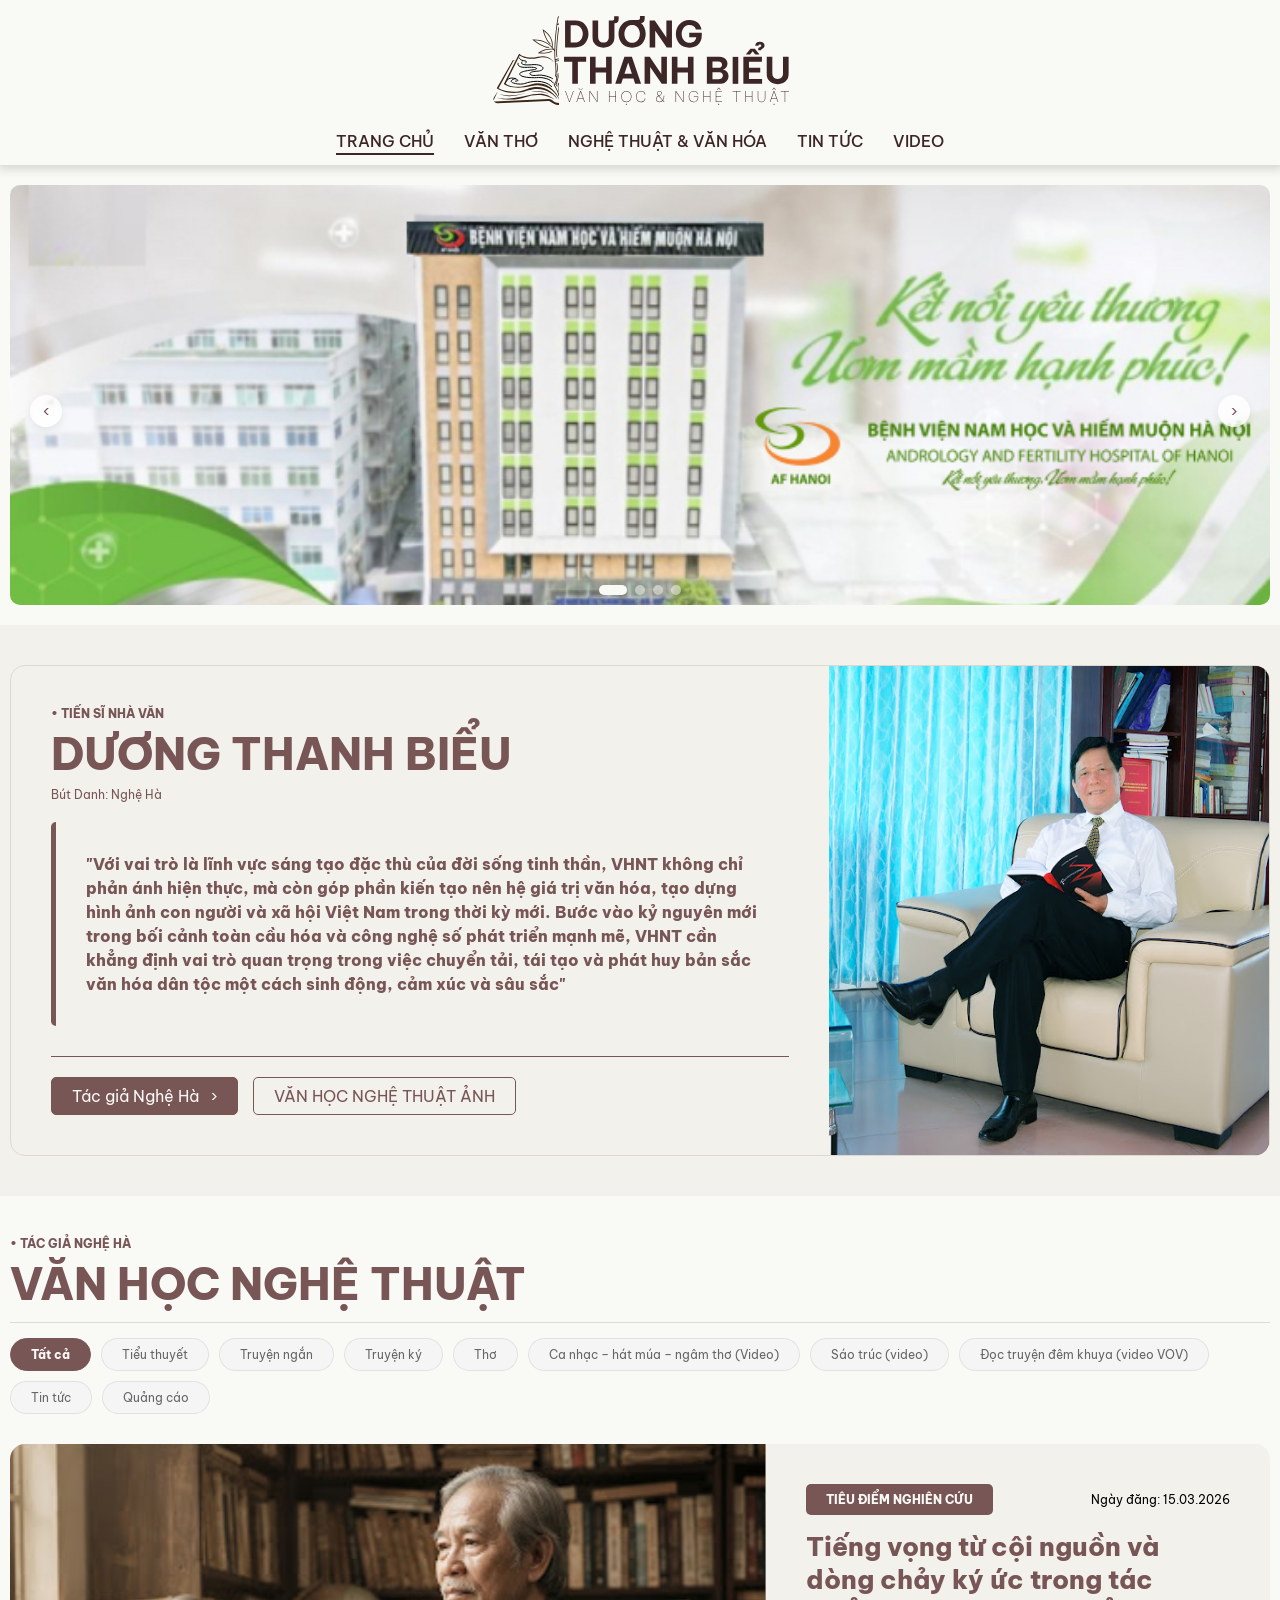
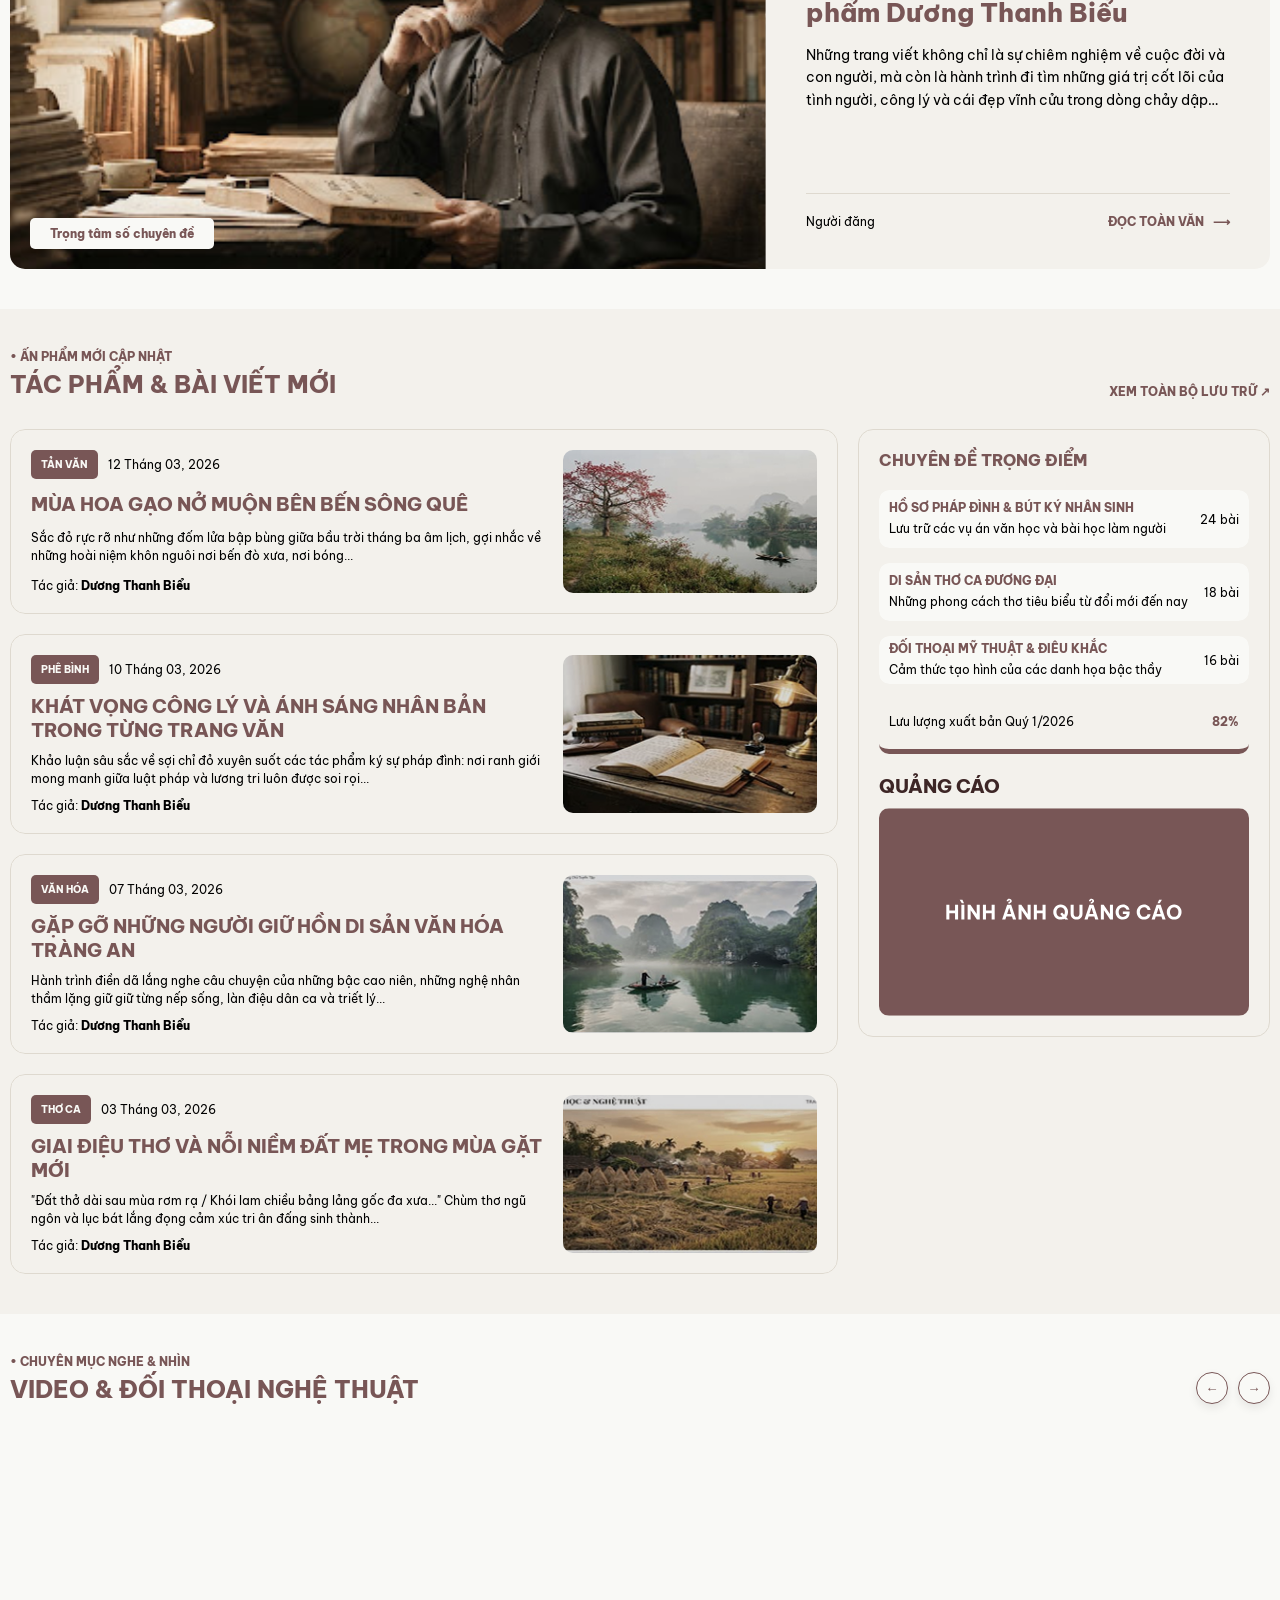
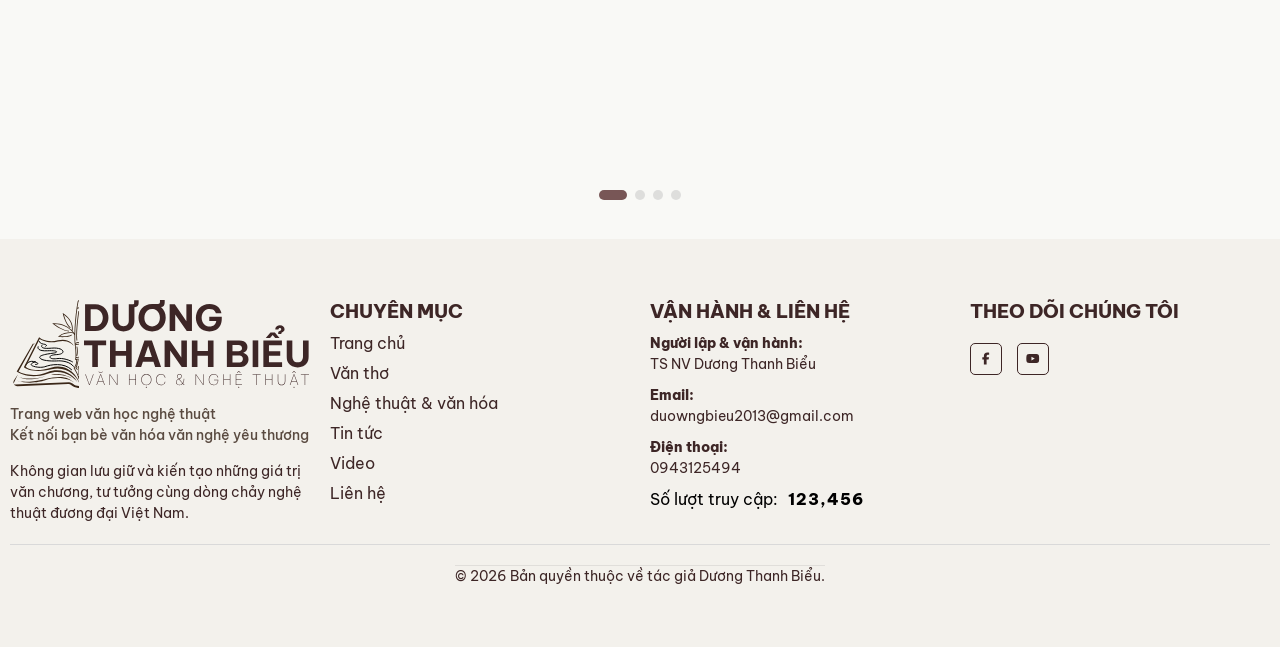
==== commit c6094928: "update html css js" ====
--- a/index.html
+++ b/index.html
@@ -28,11 +28,24 @@
                         <img src="./img/banner/image 1.jpg" class="img-content" alt="banner quảng cáo">
                         <a href="https://afhanoi.com/" class="link-overlay"></a>
                     </div>
-                </div>
-
-                <div class="swiper-button-prev"></div>
-                <div class="swiper-button-next"></div>
-                <div class="swiper-pagination"></div>
+                     <div class="swiper-slide sec-banner__item border-radius-10 fill-view pos-rel overflow-hidden">
+                        <img src="./img/banner/image 1.jpg" class="img-content" alt="banner quảng cáo">
+                        <a href="https://afhanoi.com/" class="link-overlay"></a>
+                    </div>
+                     <div class="swiper-slide sec-banner__item border-radius-10 fill-view pos-rel overflow-hidden">
+                        <img src="./img/banner/image 1.jpg" class="img-content" alt="banner quảng cáo">
+                        <a href="https://afhanoi.com/" class="link-overlay"></a>
+                    </div>
+                     <div class="swiper-slide sec-banner__item border-radius-10 fill-view pos-rel overflow-hidden">
+                        <img src="./img/banner/image 1.jpg" class="img-content" alt="banner quảng cáo">
+                        <a href="https://afhanoi.com/" class="link-overlay"></a>
+                    </div>
+                </div>
+                
+
+                <div class="swiper-button-prev text-color-primary">‹</div>
+                <div class="swiper-button-next text-color-primary">›</div>
+                <div class="swiper-pagination z-index-5"></div>
             </div>
 
         </section>
--- a/css/utility.css
+++ b/css/utility.css
@@ -14,6 +14,7 @@
 .text-color-white p, .text-color-white { color: var(--white-color); }
 .text-color-deactive { color: var(--deactive-color); }
 .text-color-primary { color: var(--primary-color); }
+.text-color-white-secondary { color: var(--second-white-color )}
 .text-red { color: var(--error-color);}
 .text-black { color: var(--black-color, #000); }
 
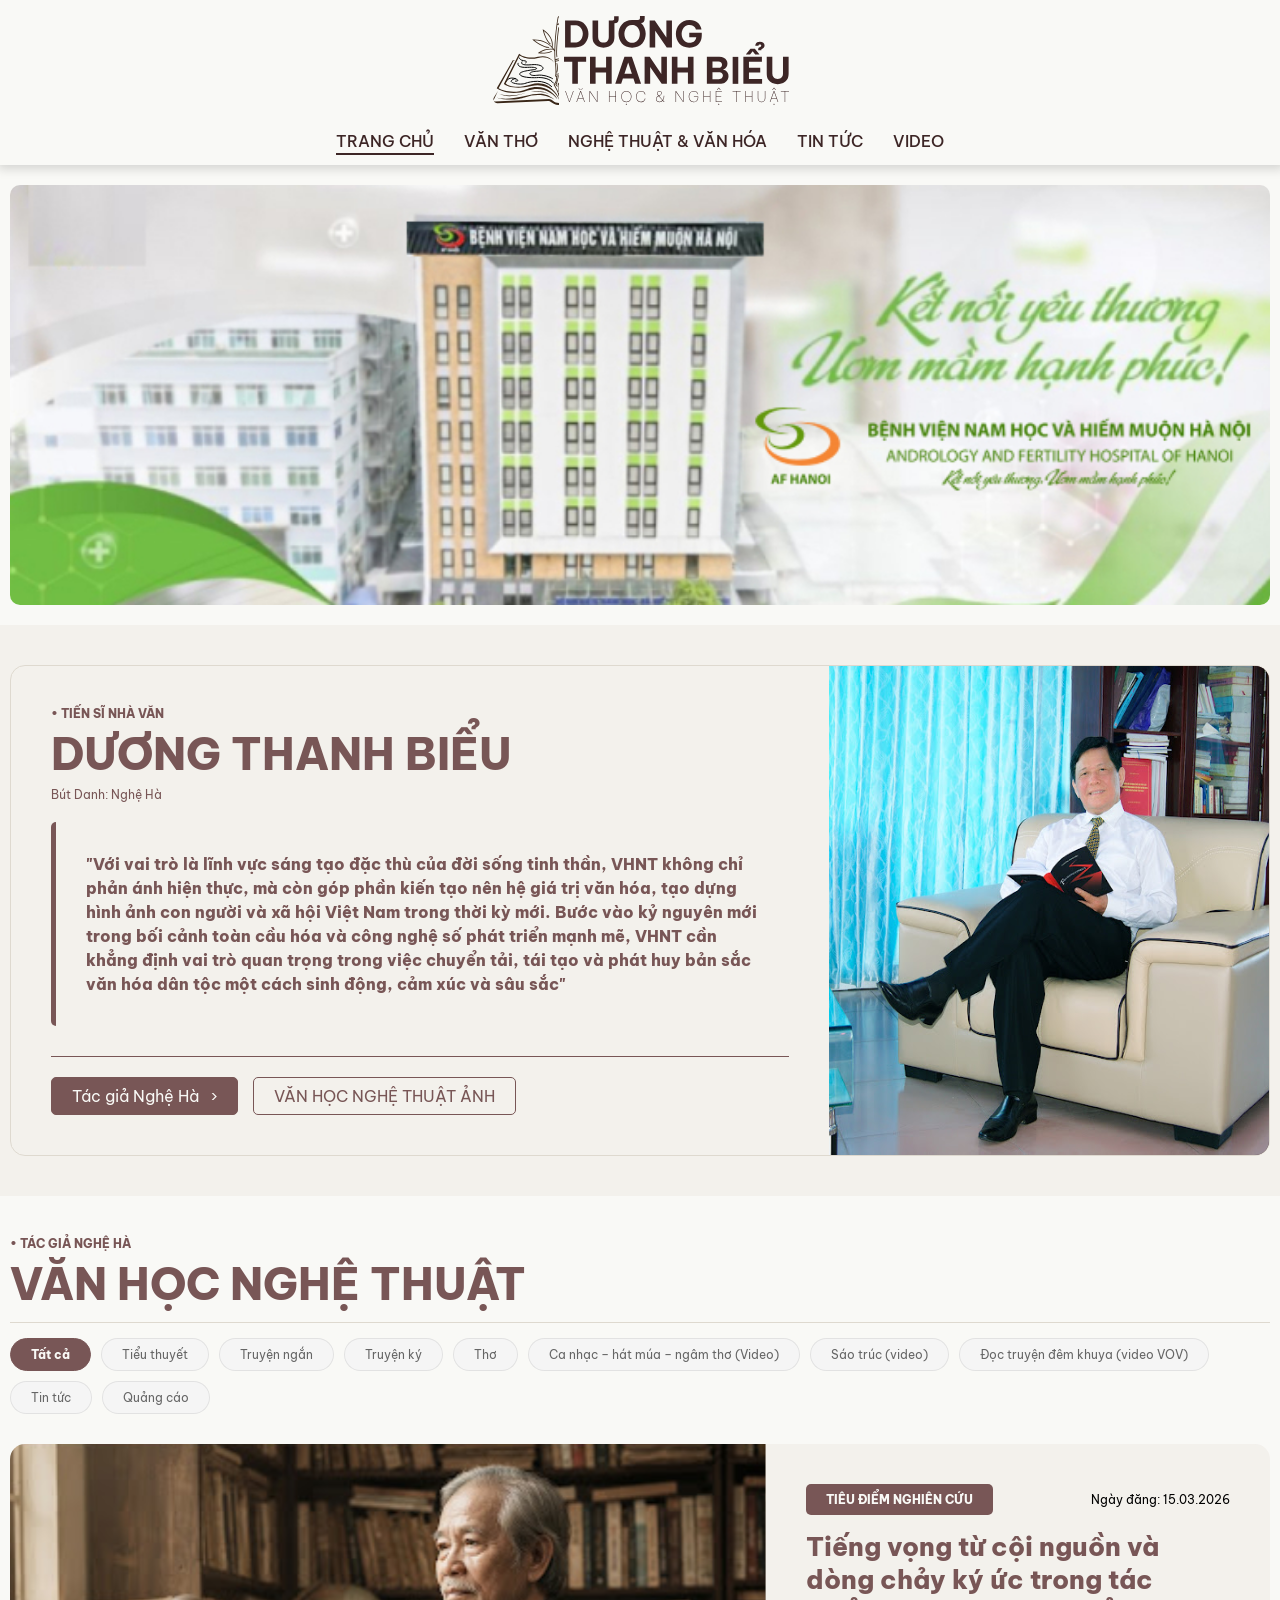
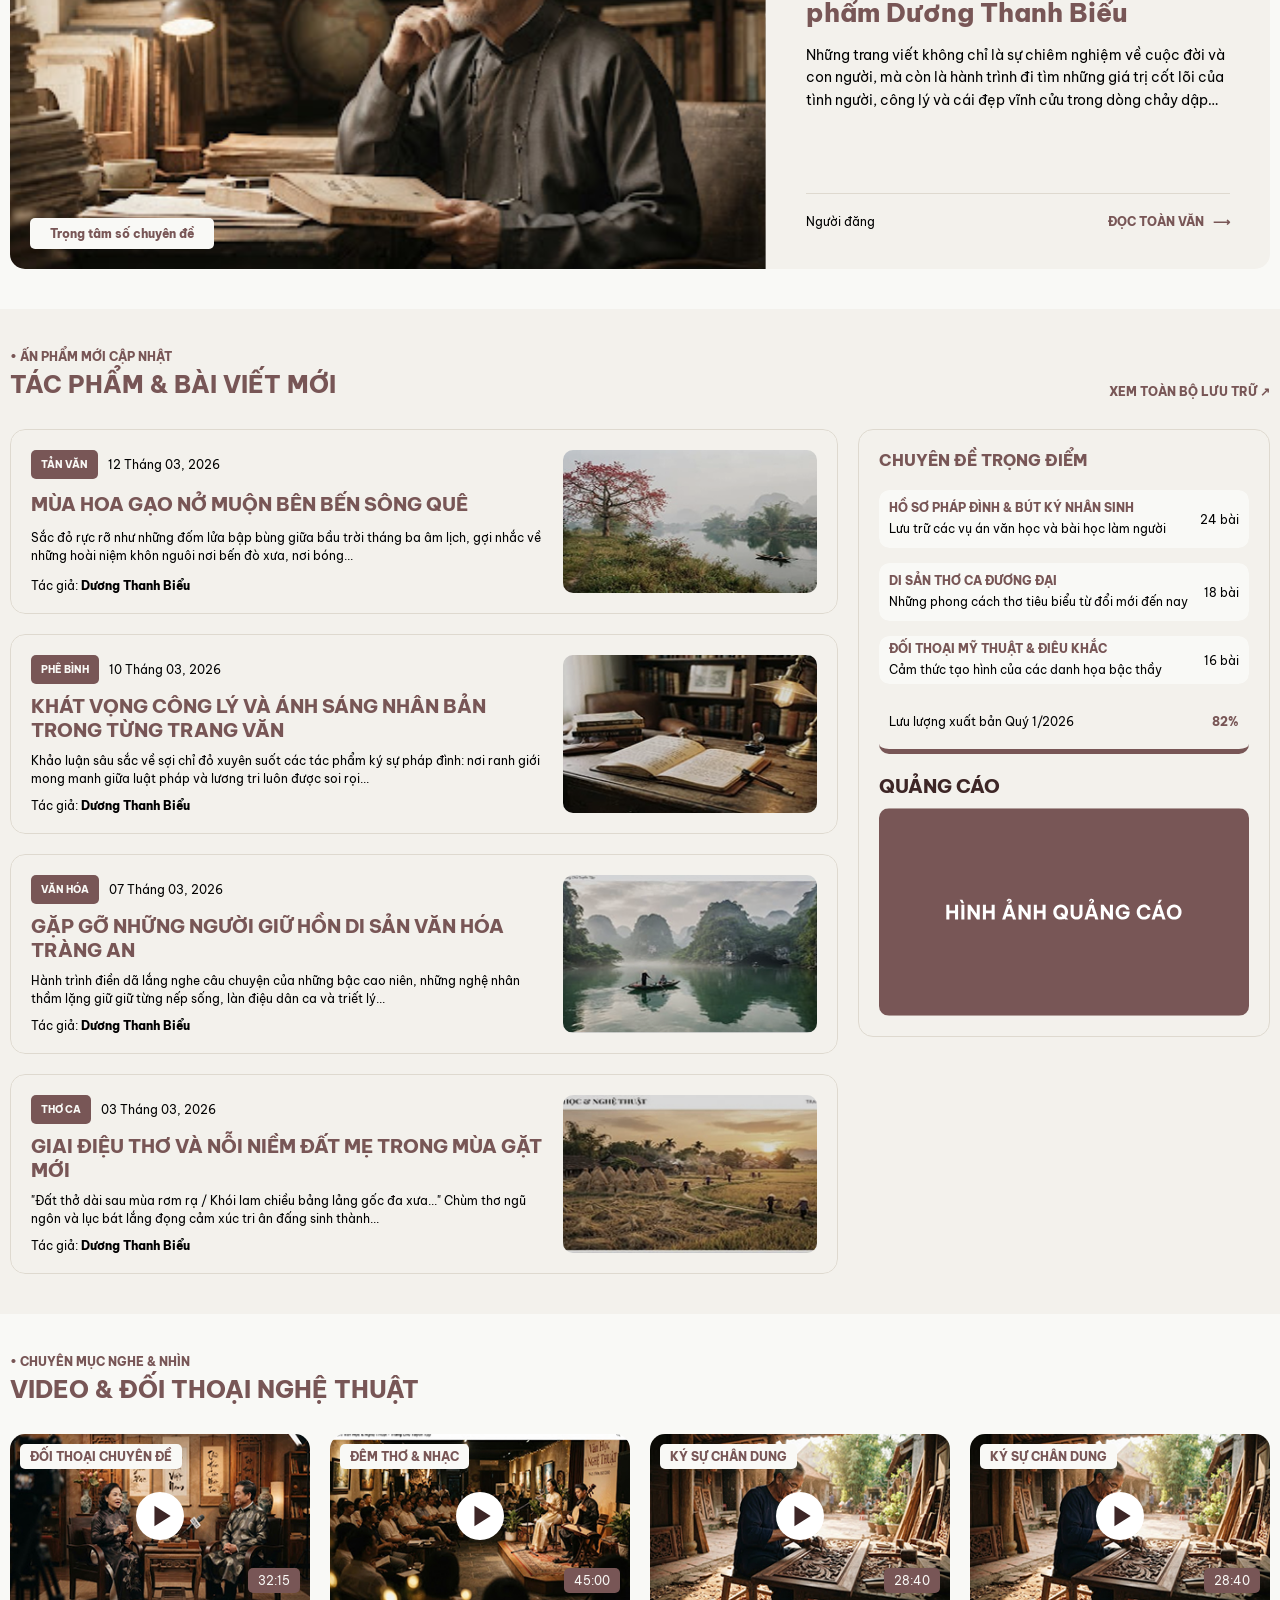
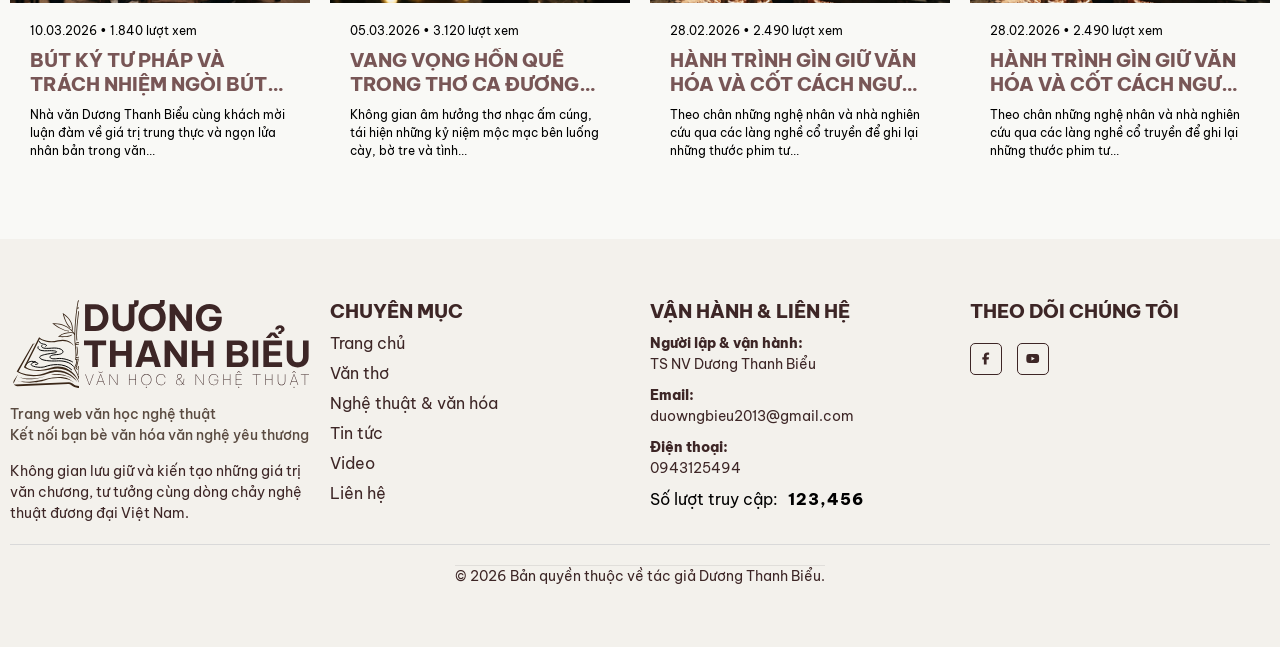
==== commit 5684b62b: "update html css js" ====
--- a/index.html
+++ b/index.html
@@ -28,18 +28,6 @@
                         <img src="./img/banner/image 1.jpg" class="img-content" alt="banner quảng cáo">
                         <a href="https://afhanoi.com/" class="link-overlay"></a>
                     </div>
-                     <div class="swiper-slide sec-banner__item border-radius-10 fill-view pos-rel overflow-hidden">
-                        <img src="./img/banner/image 1.jpg" class="img-content" alt="banner quảng cáo">
-                        <a href="https://afhanoi.com/" class="link-overlay"></a>
-                    </div>
-                     <div class="swiper-slide sec-banner__item border-radius-10 fill-view pos-rel overflow-hidden">
-                        <img src="./img/banner/image 1.jpg" class="img-content" alt="banner quảng cáo">
-                        <a href="https://afhanoi.com/" class="link-overlay"></a>
-                    </div>
-                     <div class="swiper-slide sec-banner__item border-radius-10 fill-view pos-rel overflow-hidden">
-                        <img src="./img/banner/image 1.jpg" class="img-content" alt="banner quảng cáo">
-                        <a href="https://afhanoi.com/" class="link-overlay"></a>
-                    </div>
                 </div>
                 
 
@@ -334,7 +322,7 @@
         </section>
     </main>
     <footer class="bg-white-secondary" id="footer" data-include="./component/footer.html"></footer>
-    <div class="btntotop__container pos-fixed bg-white" data-include="./component/rolltotop.html" id="btnToTop">
+    <div class="btntotop__container ratio-1x1 overflow-hidden pos-fixed bg-white" data-include="./component/rolltotop.html" id="btnToTop">
     </div>
     <script defer type="text/javascript" src="https://code.jquery.com/jquery-1.11.0.min.js"></script>
     <script defer src="https://cdn.jsdelivr.net/npm/swiper@11/swiper-bundle.min.js"></script>
--- a/css/base.css
+++ b/css/base.css
@@ -171,4 +171,12 @@
     opacity: 1;
     transform: translateY(0) rotateX(0);
     filter: blur(0);
+}
+
+/* Chặn bôi đen toàn bộ website */
+*, *::before, *::after {
+  -webkit-user-select: none !important; /* Safari, Chrome */
+  -moz-user-select: none !important;    /* Firefox */
+  -ms-user-select: none !important;     /* IE/Edge */
+  user-select: none !important;         /* Chuẩn CSS3 */
 }
--- a/css/custom.css
+++ b/css/custom.css
@@ -6,6 +6,7 @@
 .menu-top__logo {
     aspect-ratio: 304 / 90;
     max-width: 300px;
+    transition: all 0.5s ease;
 }
 
 .menu-mobile__logo {
@@ -13,8 +14,12 @@
     max-width: 53.87px;
 }
 
+.menu-top__logo.active{
+    max-width: 100px;
+}
+
 .menu-top__container.active{
-    display: none;
+    padding: 5px;
 }
 
 .menu-bottom__container {
@@ -439,7 +444,7 @@
 
 /* css roll to top */
 .btntotop__container {
-    width: 42px;
+    width: 42px !important;
     height: 42px;
     bottom: 30px;
     right: 20px;
